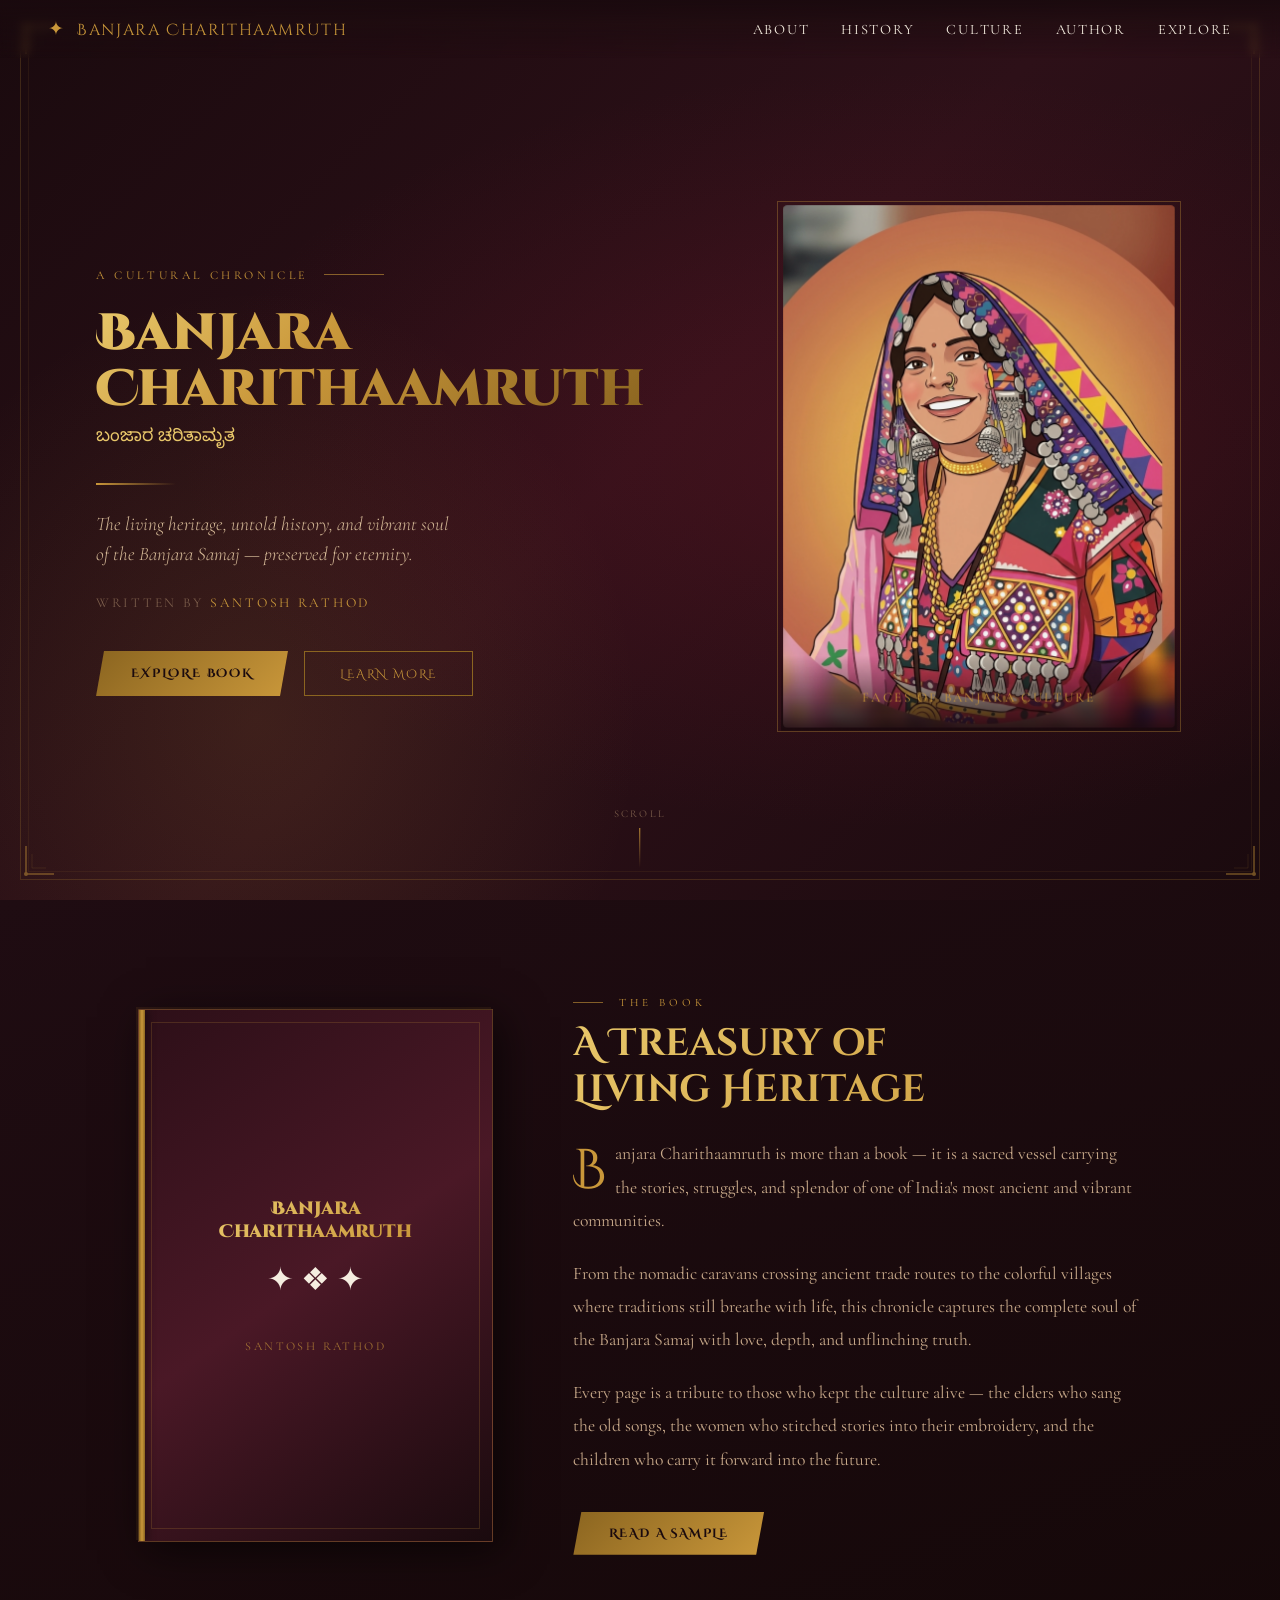
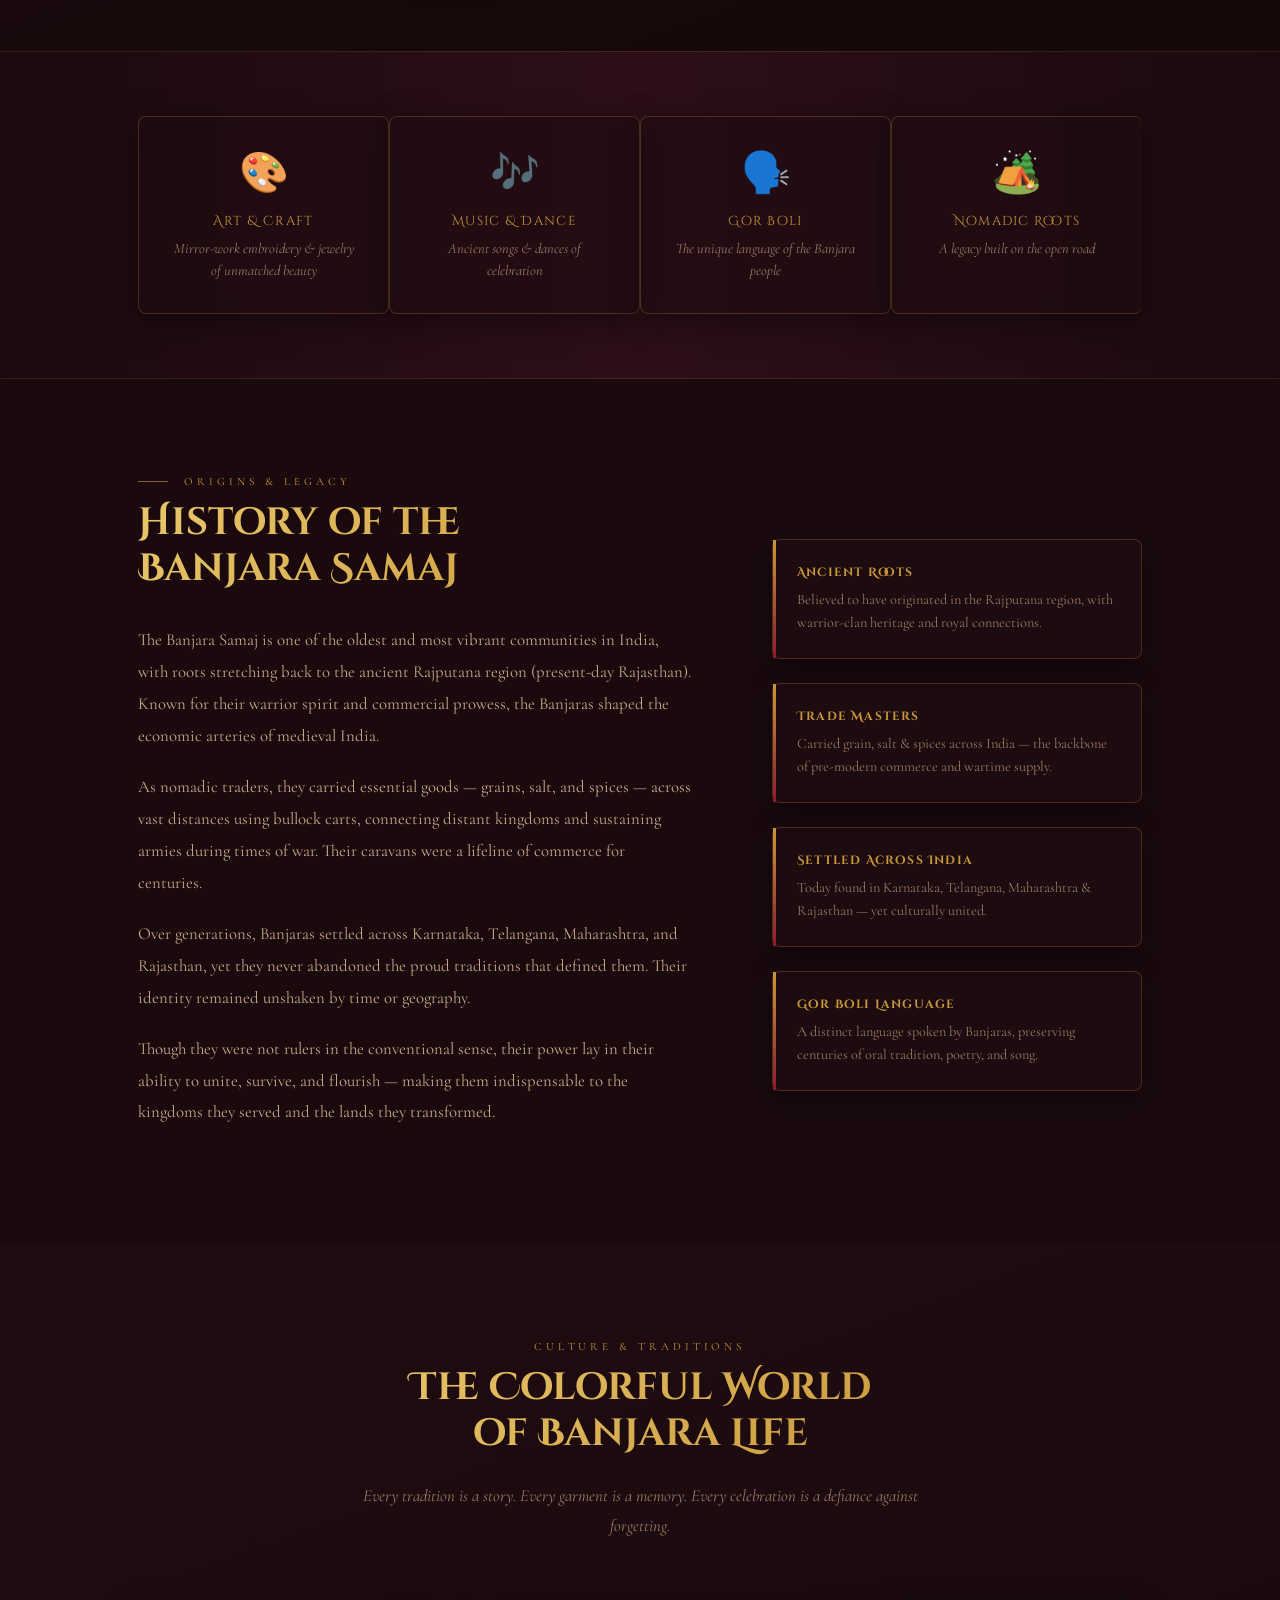
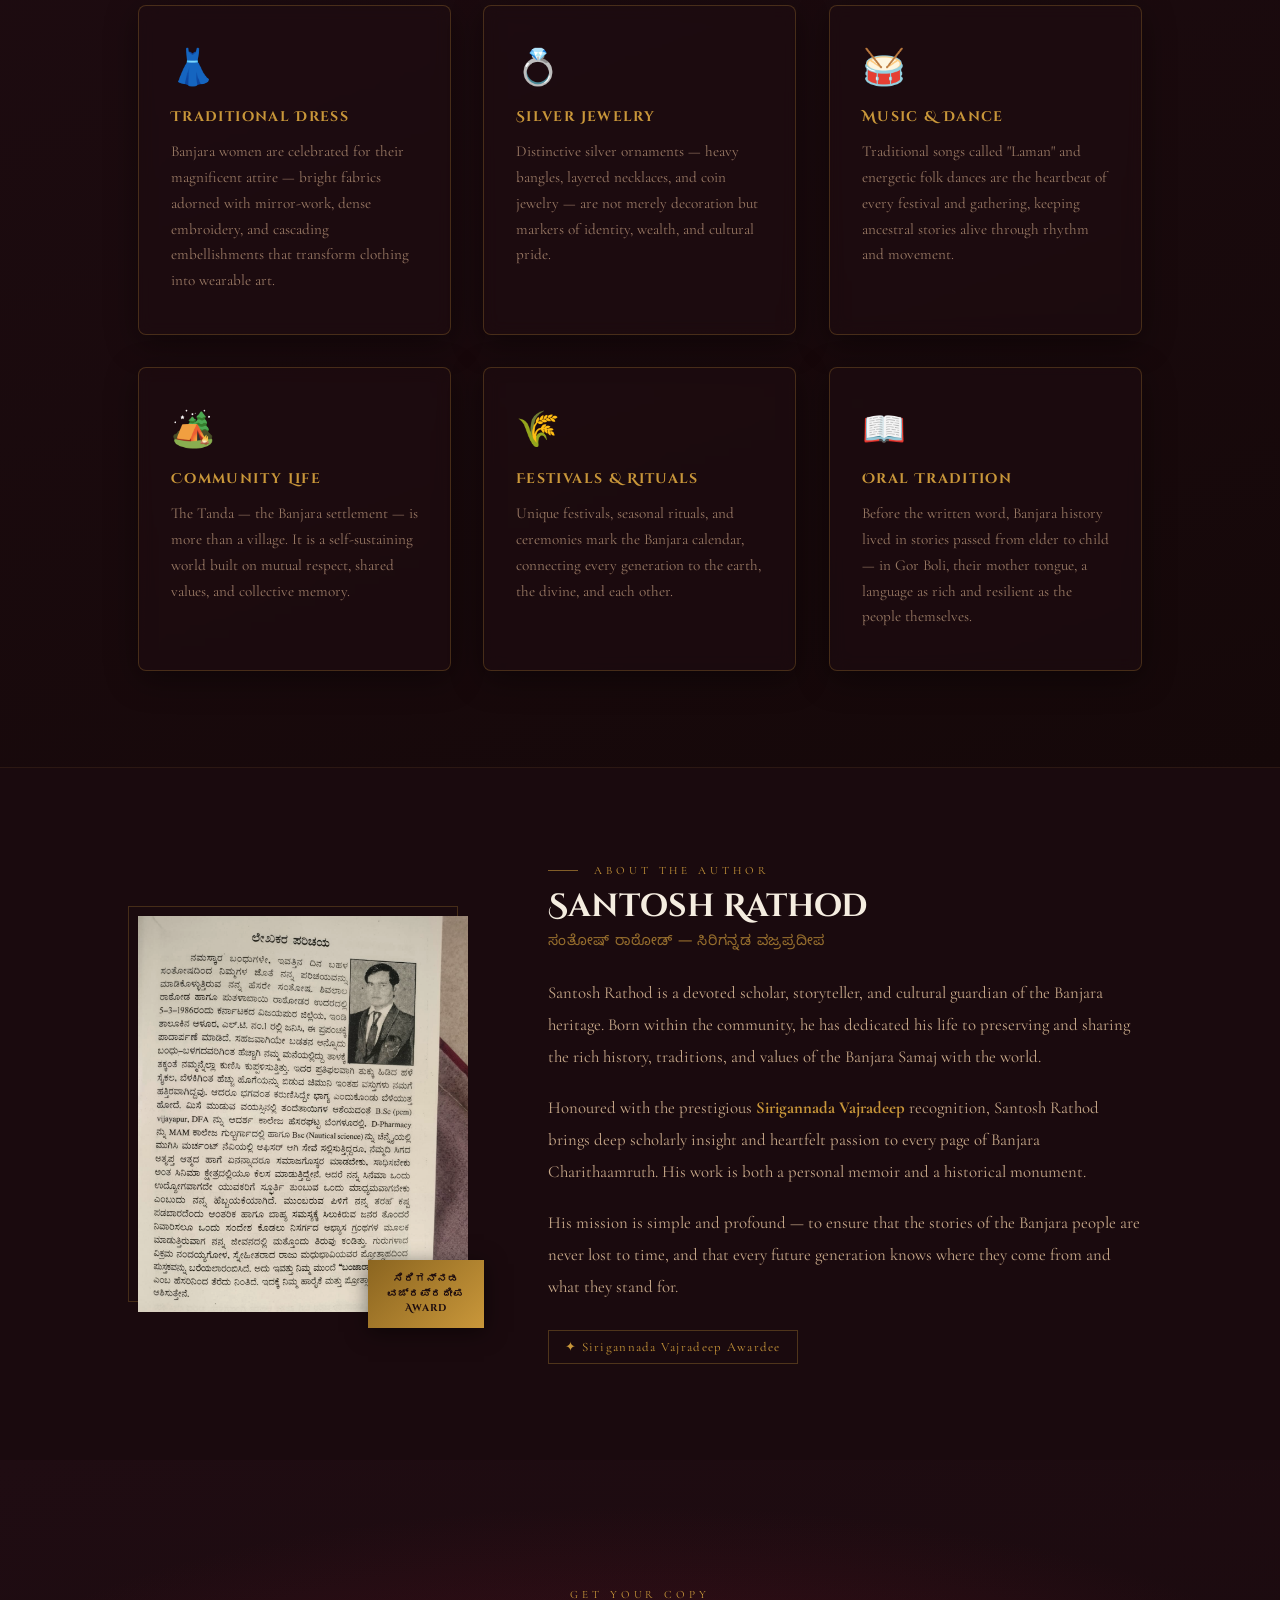
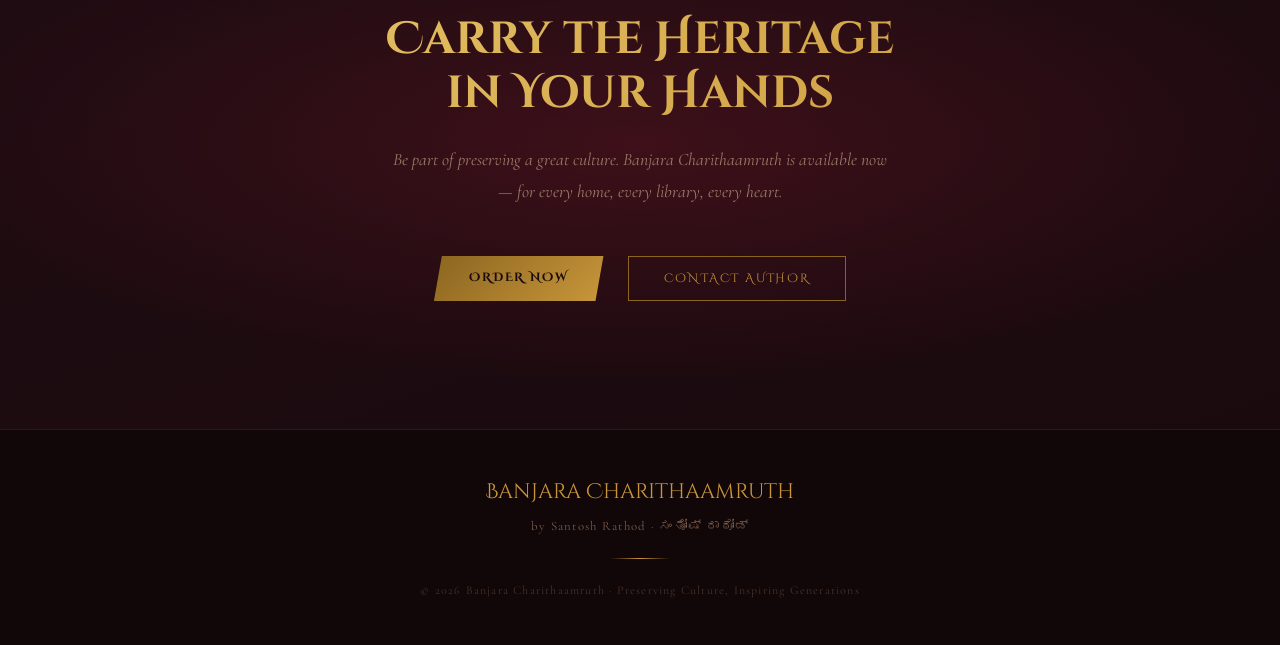
==== Banjara_Charithamaruth.html @ 58af00d2 "feat: implement responsive mobile navigation and interactive 3D tilt effects for visual elements" ====
<!DOCTYPE html>
<html lang="en">

<head>
    <meta charset="UTF-8" />
    <meta name="viewport" content="width=device-width, initial-scale=1.0" />
    <title>Banjara Charithaamruth – by Santosh Rathod</title>
    <link
        href="https://fonts.googleapis.com/css2?family=Cinzel+Decorative:wght@400;700;900&family=Cormorant+Garamond:ital,wght@0,300;0,400;0,600;1,300;1,400&family=Noto+Sans+Kannada:wght@300;400;600&display=swap"
        rel="stylesheet" />
    <style>
        :root {
            --gold: #c9973a;
            --gold-light: #e8c76a;
            --gold-dark: #8b6520;
            --crimson: #8b1a2f;
            --deep: #1a0a0e;
            --cream: #f5ede0;
            --text: #27160e;
            --muted: #7a5c4a;
        }

        *,
        *::before,
        *::after {
            box-sizing: border-box;
            margin: 0;
            padding: 0;
        }

        html {
            scroll-behavior: smooth;
        }

        body {
            background: var(--deep);
            color: var(--cream);
            font-family: 'Cormorant Garamond', serif;
            overflow-x: hidden;
        }

        /* ── NAV ── */
        nav {
            position: fixed;
            top: 0;
            left: 0;
            right: 0;
            z-index: 100;
            display: flex;
            align-items: center;
            justify-content: space-between;
            padding: 1rem 3rem;
            background: linear-gradient(to bottom, rgba(26, 10, 14, 0.95), transparent);
            backdrop-filter: blur(4px);
        }

        .nav-logo {
            font-family: 'Cinzel Decorative', cursive;
            font-size: 1rem;
            color: var(--gold);
            letter-spacing: 0.1em;
        }

        .nav-links {
            display: flex;
            gap: 2rem;
            list-style: none;
        }

        .nav-links a {
            color: var(--cream);
            text-decoration: none;
            font-size: 0.9rem;
            letter-spacing: 0.12em;
            text-transform: uppercase;
            transition: color 0.3s;
        }

        .nav-links a:hover {
            color: var(--gold);
        }

        /* ── HERO ── */
        .hero {
            min-height: 100vh;
            display: grid;
            grid-template-columns: 1fr 1fr;
            position: relative;
            overflow: hidden;
        }

        .hero-bg {
            position: absolute;
            inset: 0;
            background:
                radial-gradient(ellipse 80% 60% at 70% 50%, rgba(139, 26, 47, 0.25) 0%, transparent 70%),
                radial-gradient(ellipse 50% 80% at 20% 80%, rgba(201, 151, 58, 0.12) 0%, transparent 60%),
                linear-gradient(135deg, #1a0a0e 0%, #2d1018 50%, #1a0a0e 100%);
        }

        /* decorative border lines */
        .hero-bg::before {
            content: '';
            position: absolute;
            inset: 20px;
            border: 1px solid rgba(201, 151, 58, 0.2);
            pointer-events: none;
        }

        .hero-bg::after {
            content: '';
            position: absolute;
            inset: 28px;
            border: 1px solid rgba(201, 151, 58, 0.08);
            pointer-events: none;
        }

        /* ornamental corner pieces */
        .corner {
            position: absolute;
            width: 60px;
            height: 60px;
            pointer-events: none;
            opacity: 0.5;
        }

        .corner svg {
            width: 100%;
            height: 100%;
        }

        .corner-tl {
            top: 24px;
            left: 24px;
        }

        .corner-tr {
            top: 24px;
            right: 24px;
            transform: scaleX(-1);
        }

        .corner-bl {
            bottom: 24px;
            left: 24px;
            transform: scaleY(-1);
        }

        .corner-br {
            bottom: 24px;
            right: 24px;
            transform: scale(-1);
        }

        .hero-left {
            position: relative;
            z-index: 2;
            display: flex;
            flex-direction: column;
            justify-content: center;
            padding: 8rem 4rem 4rem 6rem;
        }

        .hero-eyebrow {
            font-size: 0.75rem;
            letter-spacing: 0.3em;
            text-transform: uppercase;
            color: var(--gold);
            margin-bottom: 1.5rem;
            display: flex;
            align-items: center;
            gap: 1rem;
            animation: fadeUp 0.8s ease 0.2s both;
        }

        .hero-eyebrow::after {
            content: '';
            flex: 1;
            max-width: 60px;
            height: 1px;
            background: var(--gold);
            opacity: 0.6;
        }

        .hero-title {
            font-family: 'Cinzel Decorative', cursive;
            font-size: clamp(2.2rem, 4vw, 3.8rem);
            font-weight: 900;
            line-height: 1.1;
            background: linear-gradient(135deg, var(--gold-light) 0%, var(--gold) 40%, var(--gold-dark) 100%);
            -webkit-background-clip: text;
            -webkit-text-fill-color: transparent;
            background-clip: text;
            animation: fadeUp 0.8s ease 0.4s both;
        }

        .hero-kannada {
            font-family: 'Noto Sans Kannada', sans-serif;
            font-size: 1.1rem;
            color: var(--gold-light);
            opacity: 0.7;
            margin-top: 0.5rem;
            margin-bottom: 0.5rem;
            animation: fadeUp 0.8s ease 0.5s both;
        }

        .hero-divider {
            width: 80px;
            height: 2px;
            background: linear-gradient(to right, var(--gold), transparent);
            margin: 1.5rem 0;
            animation: fadeUp 0.8s ease 0.6s both;
        }

        .hero-tagline {
            font-size: 1.2rem;
            font-style: italic;
            font-weight: 300;
            color: #d4b896;
            line-height: 1.6;
            max-width: 360px;
            animation: fadeUp 0.8s ease 0.7s both;
        }

        .hero-author {
            margin-top: 1.5rem;
            font-size: 0.85rem;
            letter-spacing: 0.2em;
            text-transform: uppercase;
            color: var(--muted);
            animation: fadeUp 0.8s ease 0.8s both;
        }

        .hero-author span {
            color: var(--gold);
        }

        .hero-actions {
            margin-top: 2.5rem;
            display: flex;
            gap: 1rem;
            flex-wrap: wrap;
            animation: fadeUp 0.8s ease 0.9s both;
        }

        .btn-primary {
            padding: 0.85rem 2.2rem;
            background: linear-gradient(135deg, var(--gold-dark), var(--gold));
            color: var(--deep);
            font-family: 'Cinzel Decorative', cursive;
            font-size: 0.75rem;
            font-weight: 700;
            letter-spacing: 0.15em;
            text-transform: uppercase;
            border: none;
            cursor: pointer;
            clip-path: polygon(8px 0%, 100% 0%, calc(100% - 8px) 100%, 0% 100%);
            transition: transform 0.2s, filter 0.2s;
            text-decoration: none;
            display: inline-block;
        }

        .btn-primary:hover {
            transform: translateY(-2px);
            filter: brightness(1.1);
        }

        .btn-outline {
            padding: 0.85rem 2.2rem;
            background: transparent;
            color: var(--gold);
            font-family: 'Cinzel Decorative', cursive;
            font-size: 0.75rem;
            letter-spacing: 0.15em;
            text-transform: uppercase;
            border: 1px solid var(--gold-dark);
            cursor: pointer;
            transition: all 0.3s;
            text-decoration: none;
            display: inline-block;
        }

        .btn-outline:hover {
            background: rgba(201, 151, 58, 0.1);
            border-color: var(--gold);
        }

        .hero-right {
            position: relative;
            z-index: 2;
            display: flex;
            align-items: center;
            justify-content: center;
            padding: 6rem 4rem 4rem 2rem;
            animation: fadeIn 1.2s ease 0.3s both;
        }

        .hero-image-frame {
            position: relative;
            width: 380px;
            max-width: 100%;
        }

        .hero-image-frame::before {
            content: '';
            position: absolute;
            inset: -12px;
            border: 1px solid rgba(201, 151, 58, 0.35);
            pointer-events: none;
        }

        .hero-image-frame::after {
            content: '';
            position: absolute;
            inset: -6px;
            border: 1px solid rgba(201, 151, 58, 0.15);
            pointer-events: none;
        }

        .hero-img {
            width: 100%;
            aspect-ratio: 3/4;
            object-fit: cover;
            display: block;
            filter: sepia(15%) contrast(1.05) brightness(0.95);
        }

        /* placeholder visual when no real image */
        .hero-img-placeholder {
            width: 100%;
            aspect-ratio: 3/4;
            background: linear-gradient(160deg, #3d1a25 0%, #5c2535 40%, #2d0f18 100%);
            display: flex;
            flex-direction: column;
            align-items: center;
            justify-content: center;
            gap: 1rem;
            position: relative;
            overflow: hidden;
        }

        .hero-img-placeholder::before {
            content: '';
            position: absolute;
            top: -50%;
            left: -50%;
            width: 200%;
            height: 200%;
            background: repeating-linear-gradient(45deg,
                    transparent, transparent 20px,
                    rgba(201, 151, 58, 0.03) 20px, rgba(201, 151, 58, 0.03) 21px);
        }

        .placeholder-icon {
            font-size: 4rem;
            opacity: 0.4;
        }

        .placeholder-text {
            font-family: 'Cinzel Decorative', cursive;
            font-size: 0.8rem;
            color: var(--gold);
            opacity: 0.6;
            text-align: center;
            letter-spacing: 0.1em;
        }

        .image-caption {
            position: absolute;
            bottom: 0;
            left: 0;
            right: 0;
            padding: 2rem 1.5rem 1.5rem;
            background: linear-gradient(to top, rgba(26, 10, 14, 0.9), transparent);
            font-size: 0.8rem;
            letter-spacing: 0.15em;
            text-transform: uppercase;
            color: var(--gold);
            text-align: center;
        }

        /* ── SCROLL INDICATOR ── */
        .scroll-hint {
            position: absolute;
            bottom: 2rem;
            left: 50%;
            transform: translateX(-50%);
            z-index: 10;
            display: flex;
            flex-direction: column;
            align-items: center;
            gap: 0.5rem;
            font-size: 0.65rem;
            letter-spacing: 0.2em;
            text-transform: uppercase;
            color: var(--muted);
            animation: bounce 2s infinite;
        }

        .scroll-line {
            width: 1px;
            height: 40px;
            background: linear-gradient(to bottom, var(--gold), transparent);
        }

        /* ── SECTION BASE ── */
        section {
            padding: 6rem 0;
            position: relative;
        }

        .container {
            max-width: 1100px;
            margin: 0 auto;
            padding: 0 3rem;
        }

        .section-label {
            font-size: 0.7rem;
            letter-spacing: 0.35em;
            text-transform: uppercase;
            color: var(--gold);
            margin-bottom: 0.75rem;
            display: flex;
            align-items: center;
            gap: 1rem;
        }

        .section-label::before {
            content: '';
            width: 30px;
            height: 1px;
            background: var(--gold);
            opacity: 0.6;
        }

        .section-title {
            font-family: 'Cinzel Decorative', cursive;
            font-size: clamp(1.6rem, 3vw, 2.8rem);
            font-weight: 700;
            background: linear-gradient(135deg, var(--gold-light), var(--gold));
            -webkit-background-clip: text;
            -webkit-text-fill-color: transparent;
            background-clip: text;
            line-height: 1.2;
            margin-bottom: 1.5rem;
        }

        /* ── ABOUT BOOK ── */
        .about-book {
            background: linear-gradient(160deg, #1f0c12 0%, #150809 100%);
        }

        .about-book .container {
            display: grid;
            grid-template-columns: 1fr 1.6fr;
            gap: 5rem;
            align-items: center;
        }

        .book-visual {
            position: relative;
        }

        .book-cover {
            width: 100%;
            background: linear-gradient(145deg, #2d0f18, #4a1826, #1a0a0e);
            aspect-ratio: 2/3;
            display: flex;
            flex-direction: column;
            align-items: center;
            justify-content: center;
            border: 1px solid rgba(201, 151, 58, 0.3);
            box-shadow: 8px 8px 40px rgba(0, 0, 0, 0.6), -2px -2px 0 rgba(201, 151, 58, 0.1);
            padding: 2rem;
            position: relative;
            overflow: hidden;
            transform: perspective(800px) rotateY(-5deg);
            transition: transform 0.4s;
        }

        .book-cover:hover {
            transform: perspective(800px) rotateY(0deg);
        }

        .book-cover::before {
            content: '';
            position: absolute;
            top: 0;
            left: 0;
            width: 6px;
            height: 100%;
            background: linear-gradient(to right, #8b6520, #c9973a, #8b6520);
            box-shadow: 2px 0 8px rgba(0, 0, 0, 0.5);
        }

        .book-cover::after {
            content: '';
            position: absolute;
            inset: 12px;
            border: 1px solid rgba(201, 151, 58, 0.2);
        }

        .book-cover-title {
            font-family: 'Cinzel Decorative', cursive;
            font-size: 1.1rem;
            font-weight: 900;
            background: linear-gradient(135deg, var(--gold-light), var(--gold));
            -webkit-background-clip: text;
            -webkit-text-fill-color: transparent;
            background-clip: text;
            text-align: center;
            line-height: 1.3;
            position: relative;
            z-index: 1;
        }

        .book-cover-ornament {
            font-size: 2rem;
            margin: 1rem 0;
            position: relative;
            z-index: 1;
        }

        .book-cover-author {
            position: relative;
            z-index: 1;
            font-size: 0.75rem;
            letter-spacing: 0.2em;
            text-transform: uppercase;
            color: var(--gold);
            opacity: 0.7;
            margin-top: 1.5rem;
        }

        .book-text p {
            font-size: 1.1rem;
            line-height: 1.9;
            color: #c8a98a;
            margin-bottom: 1.2rem;
        }

        .book-text p:first-of-type::first-letter {
            font-family: 'Cinzel Decorative', cursive;
            font-size: 3.5rem;
            float: left;
            line-height: 1;
            margin-right: 0.15em;
            margin-top: 0.1em;
            color: var(--gold);
        }

        /* ── CULTURE STRIP ── */
        .culture-strip {
            padding: 4rem 0;
            background: linear-gradient(to right, var(--deep), #2d0f18, var(--deep));
            border-top: 1px solid rgba(201, 151, 58, 0.15);
            border-bottom: 1px solid rgba(201, 151, 58, 0.15);
        }

        .culture-strip .container {
            display: grid;
            grid-template-columns: repeat(4, 1fr);
            gap: 0;
        }

        .culture-item {
            padding: 2rem;
            border-right: 1px solid rgba(201, 151, 58, 0.1);
            text-align: center;
            transition: background 0.3s;
        }

        .culture-item:last-child {
            border-right: none;
        }

        .culture-item:hover {
            background: rgba(201, 151, 58, 0.05);
        }

        .culture-icon {
            font-size: 2.5rem;
            margin-bottom: 1rem;
        }

        .culture-title {
            font-family: 'Cinzel Decorative', cursive;
            font-size: 0.8rem;
            color: var(--gold);
            letter-spacing: 0.1em;
            margin-bottom: 0.5rem;
        }

        .culture-desc {
            font-size: 0.9rem;
            color: #9a7a65;
            line-height: 1.5;
            font-style: italic;
        }

        /* ── HISTORY ── */
        .history-section {
            background: var(--deep);
        }

        .history-grid {
            display: grid;
            grid-template-columns: 1.5fr 1fr;
            gap: 5rem;
            align-items: start;
        }

        .history-text .section-title {
            margin-bottom: 2rem;
        }

        .history-text p {
            font-size: 1.05rem;
            line-height: 1.9;
            color: #c8a98a;
            margin-bottom: 1.2rem;
        }

        .history-sidebar {
            display: flex;
            flex-direction: column;
            gap: 1.5rem;
            padding-top: 4rem;
        }

        .fact-card {
            background: linear-gradient(135deg, rgba(139, 26, 47, 0.15), rgba(201, 151, 58, 0.05));
            border: 1px solid rgba(201, 151, 58, 0.2);
            padding: 1.5rem;
            position: relative;
            transition: transform 0.3s, border-color 0.3s;
        }

        .fact-card:hover {
            transform: translateX(6px);
            border-color: rgba(201, 151, 58, 0.5);
        }

        .fact-card::before {
            content: '';
            position: absolute;
            left: 0;
            top: 0;
            bottom: 0;
            width: 3px;
            background: linear-gradient(to bottom, var(--gold), var(--crimson));
        }

        .fact-card h4 {
            font-family: 'Cinzel Decorative', cursive;
            font-size: 0.75rem;
            color: var(--gold);
            margin-bottom: 0.5rem;
            letter-spacing: 0.1em;
        }

        .fact-card p {
            font-size: 0.9rem;
            color: #9a7a65;
            line-height: 1.6;
        }

        /* ── TRADITIONS ── */
        .traditions-section {
            background: linear-gradient(160deg, #1f0c12 0%, #150809 100%);
        }

        .traditions-header {
            text-align: center;
            max-width: 600px;
            margin: 0 auto 4rem;
        }

        .traditions-header .section-label {
            justify-content: center;
        }

        .traditions-header .section-label::before {
            display: none;
        }

        .traditions-header p {
            font-size: 1.05rem;
            color: #9a7a65;
            line-height: 1.8;
            font-style: italic;
        }

        .traditions-grid {
            display: grid;
            grid-template-columns: repeat(3, 1fr);
            gap: 2rem;
        }

        .tradition-card {
            padding: 2.5rem 2rem;
            border: 1px solid rgba(201, 151, 58, 0.15);
            position: relative;
            overflow: hidden;
            transition: transform 0.3s, box-shadow 0.3s;
            background: rgba(255, 255, 255, 0.01);
        }

        .tradition-card:hover {
            transform: translateY(-6px);
            box-shadow: 0 20px 60px rgba(139, 26, 47, 0.2);
            border-color: rgba(201, 151, 58, 0.4);
        }

        .tradition-card::after {
            content: '';
            position: absolute;
            bottom: 0;
            left: 0;
            right: 0;
            height: 2px;
            background: linear-gradient(to right, transparent, var(--gold), transparent);
            transform: scaleX(0);
            transition: transform 0.4s;
        }

        .tradition-card:hover::after {
            transform: scaleX(1);
        }

        .tradition-emoji {
            font-size: 2.2rem;
            margin-bottom: 1.2rem;
        }

        .tradition-card h3 {
            font-family: 'Cinzel Decorative', cursive;
            font-size: 0.85rem;
            color: var(--gold);
            letter-spacing: 0.1em;
            margin-bottom: 0.8rem;
        }

        .tradition-card p {
            font-size: 0.95rem;
            color: #9a7a65;
            line-height: 1.7;
        }

        /* ── AUTHOR ── */
        .author-section {
            background: var(--deep);
            border-top: 1px solid rgba(201, 151, 58, 0.1);
        }

        .author-inner {
            display: grid;
            grid-template-columns: 1fr 1.8fr;
            gap: 5rem;
            align-items: center;
        }

        .author-photo-wrap {
            position: relative;
        }

        .author-photo {
            width: 100%;
            aspect-ratio: 1/1.2;
            object-fit: cover;
            object-position: top;
            display: block;
            filter: sepia(10%) contrast(1.05);
        }

        .author-photo-placeholder {
            width: 100%;
            aspect-ratio: 1/1.2;
            background: linear-gradient(145deg, #2d1018, #4a1a28);
            display: flex;
            align-items: center;
            justify-content: center;
            font-size: 5rem;
            color: rgba(201, 151, 58, 0.3);
            border: 1px solid rgba(201, 151, 58, 0.2);
        }

        .author-photo-wrap::before {
            content: '';
            position: absolute;
            top: -10px;
            left: -10px;
            right: 10px;
            bottom: 10px;
            border: 1px solid rgba(201, 151, 58, 0.25);
            z-index: -1;
        }

        .author-award {
            position: absolute;
            bottom: -1rem;
            right: -1rem;
            background: linear-gradient(135deg, var(--gold-dark), var(--gold));
            color: var(--deep);
            padding: 0.75rem 1.2rem;
            font-family: 'Cinzel Decorative', cursive;
            font-size: 0.65rem;
            letter-spacing: 0.1em;
            font-weight: 700;
            text-align: center;
            line-height: 1.4;
            box-shadow: 0 4px 20px rgba(0, 0, 0, 0.5);
        }

        .author-text .section-label {
            margin-bottom: 0.5rem;
        }

        .author-name {
            font-family: 'Cinzel Decorative', cursive;
            font-size: clamp(1.4rem, 2.5vw, 2.2rem);
            color: var(--cream);
            margin-bottom: 0.3rem;
        }

        .author-name-kannada {
            font-family: 'Noto Sans Kannada', sans-serif;
            font-size: 0.9rem;
            color: var(--gold);
            opacity: 0.7;
            margin-bottom: 1.5rem;
            letter-spacing: 0.05em;
        }

        .author-text p {
            font-size: 1.05rem;
            line-height: 1.9;
            color: #c8a98a;
            margin-bottom: 1.2rem;
        }

        .author-badge {
            display: inline-flex;
            align-items: center;
            gap: 0.6rem;
            padding: 0.5rem 1rem;
            border: 1px solid rgba(201, 151, 58, 0.3);
            font-size: 0.8rem;
            color: var(--gold);
            letter-spacing: 0.1em;
            margin-top: 0.5rem;
        }

        /* ── CTA ── */
        .cta-section {
            padding: 8rem 0;
            background:
                radial-gradient(ellipse 80% 60% at 50% 50%, rgba(139, 26, 47, 0.3) 0%, transparent 70%),
                linear-gradient(160deg, #1f0c12, #1a0a0e);
            text-align: center;
        }

        .cta-section .section-label {
            justify-content: center;
        }

        .cta-section .section-label::before {
            display: none;
        }

        .cta-section .section-title {
            font-size: clamp(1.8rem, 3.5vw, 3.2rem);
            margin-bottom: 1.5rem;
        }

        .cta-section p {
            font-size: 1.1rem;
            color: #9a7a65;
            font-style: italic;
            max-width: 500px;
            margin: 0 auto 3rem;
            line-height: 1.8;
        }

        .cta-actions {
            display: flex;
            gap: 1.5rem;
            justify-content: center;
            flex-wrap: wrap;
        }

        /* ── FOOTER ── */
        footer {
            background: #110608;
            border-top: 1px solid rgba(201, 151, 58, 0.15);
            padding: 3rem 0;
            text-align: center;
        }

        .footer-logo {
            font-family: 'Cinzel Decorative', cursive;
            font-size: 1.3rem;
            color: var(--gold);
            margin-bottom: 0.75rem;
        }

        .footer-sub {
            font-size: 0.8rem;
            color: var(--muted);
            letter-spacing: 0.1em;
        }

        .footer-divider {
            width: 60px;
            height: 1px;
            background: linear-gradient(to right, transparent, var(--gold), transparent);
            margin: 1.5rem auto;
        }

        .footer-copy {
            font-size: 0.75rem;
            color: #4a3328;
            letter-spacing: 0.1em;
        }

        /* ── ANIMATIONS ── */
        @keyframes fadeUp {
            from {
                opacity: 0;
                transform: translateY(20px);
            }

            to {
                opacity: 1;
                transform: translateY(0);
            }
        }

        @keyframes fadeIn {
            from {
                opacity: 0;
            }

            to {
                opacity: 1;
            }
        }

        @keyframes bounce {

            0%,
            100% {
                transform: translateX(-50%) translateY(0);
            }

            50% {
                transform: translateX(-50%) translateY(8px);
            }
        }

        .reveal {
            opacity: 0;
            transform: translateY(30px);
            transition: opacity 0.8s ease, transform 0.8s ease;
        }

        .reveal.visible {
            opacity: 1;
            transform: translateY(0);
        }

        /* ── 3D & CULTURAL ENHANCEMENTS ── */
        .tilt-element {
            transform-style: preserve-3d;
            transform: perspective(1000px);
            transition: transform 0.1s ease-out;
            will-change: transform;
        }

        .tilt-inner {
            transform: translateZ(30px);
        }

        .hero-bg {
            background-attachment: fixed;
            background-size: cover;
        }

        /* Mirror Work Pattern */
        body {
            background-image: 
                radial-gradient(circle at 10px 10px, rgba(201, 151, 58, 0.05) 2px, transparent 0),
                radial-gradient(circle at 20px 20px, rgba(201, 151, 58, 0.03) 2px, transparent 0);
            background-size: 30px 30px;
        }

        .tradition-card, .fact-card, .culture-item {
            background: rgba(30, 12, 18, 0.6);
            backdrop-filter: blur(8px);
            border: 1px solid rgba(201, 151, 58, 0.25);
            box-shadow: 0 8px 32px rgba(0, 0, 0, 0.4);
            border-radius: 8px;
            position: relative;
        }

        /* ── RESPONSIVE & MOBILE NAV ── */
        .nav-toggle {
            display: none;
            flex-direction: column;
            gap: 5px;
            background: none;
            border: none;
            cursor: pointer;
            padding: 5px;
            z-index: 101;
        }

        .nav-toggle span {
            width: 25px;
            height: 2px;
            background: var(--gold);
            transition: all 0.3s;
        }

        @media (max-width: 900px) {
            nav {
                padding: 1rem 1.5rem;
            }

            .nav-toggle {
                display: flex;
            }

            .nav-links {
                position: fixed;
                top: 0;
                right: -100%;
                width: 250px;
                height: 100vh;
                background: rgba(26, 10, 14, 0.98);
                backdrop-filter: blur(10px);
                flex-direction: column;
                justify-content: center;
                align-items: center;
                transition: right 0.4s ease;
                box-shadow: -5px 0 30px rgba(0, 0, 0, 0.5);
                z-index: 100;
            }

            .nav-links.nav-open {
                right: 0;
            }

            .nav-links a {
                font-size: 1.2rem;
            }

            .hero {
                grid-template-columns: 1fr;
                min-height: auto;
            }

            .hero-left {
                padding: 7rem 2rem 2rem;
                text-align: center;
            }
            
            .hero-eyebrow::after {
                display: none;
            }
            .hero-eyebrow {
                justify-content: center;
            }
            .hero-actions {
                justify-content: center;
            }
            .hero-divider {
                margin: 1.5rem auto;
            }

            .hero-right {
                padding: 2rem;
                display: flex;
                justify-content: center;
            }

            .hero-image-frame {
                width: 100%;
                max-width: 320px;
            }

            .about-book .container,
            .history-grid,
            .author-inner {
                grid-template-columns: 1fr;
                gap: 3rem;
            }

            .culture-strip .container {
                grid-template-columns: repeat(2, 1fr);
            }

            .traditions-grid {
                grid-template-columns: 1fr 1fr;
            }

            .container {
                padding: 0 1.5rem;
            }
        }

        @media (max-width: 600px) {
            .traditions-grid {
                grid-template-columns: 1fr;
            }

            .culture-strip .container {
                grid-template-columns: 1fr 1fr;
            }
        }
    </style>
</head>

<body>

    <!-- NAV -->
    <nav>
        <div class="nav-logo">
            <span style="font-size: 1.2rem; margin-right: 6px;">✦</span>
            Banjara Charithaamruth
        </div>
        <button class="nav-toggle" id="mobile-menu-btn" aria-label="Toggle Menu">
            <span></span><span></span><span></span>
        </button>
        <ul class="nav-links" id="nav-links">
            <li><a href="#about">About</a></li>
            <li><a href="#history">History</a></li>
            <li><a href="#culture">Culture</a></li>
            <li><a href="#author">Author</a></li>
            <li><a href="#explore">Explore</a></li>
        </ul>
    </nav>

    <!-- HERO -->
    <section class="hero" id="home">
        <div class="hero-bg"></div>

        <!-- corner ornaments -->
        <div class="corner corner-tl">
            <svg viewBox="0 0 60 60" fill="none" xmlns="http://www.w3.org/2000/svg">
                <path d="M2 2 L30 2 M2 2 L2 30" stroke="#c9973a" stroke-width="1.5" />
                <path d="M8 8 L22 8 M8 8 L8 22" stroke="#c9973a" stroke-width="0.5" opacity="0.5" />
                <circle cx="2" cy="2" r="2" fill="#c9973a" />
            </svg>
        </div>
        <div class="corner corner-tr">
            <svg viewBox="0 0 60 60" fill="none" xmlns="http://www.w3.org/2000/svg">
                <path d="M2 2 L30 2 M2 2 L2 30" stroke="#c9973a" stroke-width="1.5" />
                <path d="M8 8 L22 8 M8 8 L8 22" stroke="#c9973a" stroke-width="0.5" opacity="0.5" />
                <circle cx="2" cy="2" r="2" fill="#c9973a" />
            </svg>
        </div>
        <div class="corner corner-bl">
            <svg viewBox="0 0 60 60" fill="none" xmlns="http://www.w3.org/2000/svg">
                <path d="M2 2 L30 2 M2 2 L2 30" stroke="#c9973a" stroke-width="1.5" />
                <path d="M8 8 L22 8 M8 8 L8 22" stroke="#c9973a" stroke-width="0.5" opacity="0.5" />
                <circle cx="2" cy="2" r="2" fill="#c9973a" />
            </svg>
        </div>
        <div class="corner corner-br">
            <svg viewBox="0 0 60 60" fill="none" xmlns="http://www.w3.org/2000/svg">
                <path d="M2 2 L30 2 M2 2 L2 30" stroke="#c9973a" stroke-width="1.5" />
                <path d="M8 8 L22 8 M8 8 L8 22" stroke="#c9973a" stroke-width="0.5" opacity="0.5" />
                <circle cx="2" cy="2" r="2" fill="#c9973a" />
            </svg>
        </div>

        <div class="hero-left">
            <div class="hero-eyebrow">A Cultural Chronicle</div>
            <h1 class="hero-title">Banjara<br />Charithaamruth</h1>
            <div class="hero-kannada">ಬಂಜಾರ ಚರಿತಾಮೃತ</div>
            <div class="hero-divider"></div>
            <p class="hero-tagline">
                The living heritage, untold history, and vibrant soul of the Banjara Samaj — preserved for eternity.
            </p>
            <div class="hero-author">Written by <span>Santosh Rathod</span></div>
            <div class="hero-actions">
                <a href="#explore" class="btn-primary">Explore Book</a>
                <a href="#about" class="btn-outline">Learn More</a>
            </div>
        </div>

        <div class="hero-right">
            <div class="hero-image-frame tilt-element">
                <img src="Gemini_Generated_Image_5m7b6r5m7b6r5m7b.png" alt="Banjara Culture" class="hero-img tilt-inner" style="border-radius: 4px;">
                <div class="image-caption tilt-inner" style="transform: translateZ(40px);">Faces of Banjara Culture</div>
            </div>
        </div>

        <div class="scroll-hint">
            <span>Scroll</span>
            <div class="scroll-line"></div>
        </div>
    </section>

    <!-- ABOUT BOOK -->
    <section class="about-book" id="about">
        <div class="container">
            <div class="book-visual reveal">
                <div class="book-cover">
                    <div class="book-cover-title">Banjara<br />Charithaamruth</div>
                    <div class="book-cover-ornament">✦ ❖ ✦</div>
                    <div class="book-cover-author">Santosh Rathod</div>
                </div>
            </div>
            <div class="book-text reveal">
                <div class="section-label">The Book</div>
                <h2 class="section-title">A Treasury of<br />Living Heritage</h2>
                <p>
                    Banjara Charithaamruth is more than a book — it is a sacred vessel carrying the stories, struggles,
                    and splendor of one of India's most ancient and vibrant communities.
                </p>
                <p>
                    From the nomadic caravans crossing ancient trade routes to the colorful villages where traditions
                    still breathe with life, this chronicle captures the complete soul of the Banjara Samaj with love,
                    depth, and unflinching truth.
                </p>
                <p>
                    Every page is a tribute to those who kept the culture alive — the elders who sang the old songs, the
                    women who stitched stories into their embroidery, and the children who carry it forward into the
                    future.
                </p>
                <a href="#explore" class="btn-primary" style="margin-top:1rem;">Read a Sample</a>
            </div>
        </div>
    </section>

    <!-- CULTURE STRIP -->
    <div class="culture-strip" id="culture">
        <div class="container">
            <div class="culture-item reveal">
                <div class="culture-icon">🎨</div>
                <div class="culture-title">Art & Craft</div>
                <div class="culture-desc">Mirror-work embroidery & jewelry of unmatched beauty</div>
            </div>
            <div class="culture-item reveal">
                <div class="culture-icon">🎶</div>
                <div class="culture-title">Music & Dance</div>
                <div class="culture-desc">Ancient songs & dances of celebration</div>
            </div>
            <div class="culture-item reveal">
                <div class="culture-icon">🗣️</div>
                <div class="culture-title">Gor Boli</div>
                <div class="culture-desc">The unique language of the Banjara people</div>
            </div>
            <div class="culture-item reveal">
                <div class="culture-icon">🏕️</div>
                <div class="culture-title">Nomadic Roots</div>
                <div class="culture-desc">A legacy built on the open road</div>
            </div>
        </div>
    </div>

    <!-- HISTORY -->
    <section class="history-section" id="history">
        <div class="container">
            <div class="history-grid">
                <div class="history-text reveal">
                    <div class="section-label">Origins & Legacy</div>
                    <h2 class="section-title">History of the<br />Banjara Samaj</h2>
                    <p>
                        The Banjara Samaj is one of the oldest and most vibrant communities in India, with roots
                        stretching back to the ancient Rajputana region (present-day Rajasthan). Known for their warrior
                        spirit and commercial prowess, the Banjaras shaped the economic arteries of medieval India.
                    </p>
                    <p>
                        As nomadic traders, they carried essential goods — grains, salt, and spices — across vast
                        distances using bullock carts, connecting distant kingdoms and sustaining armies during times of
                        war. Their caravans were a lifeline of commerce for centuries.
                    </p>
                    <p>
                        Over generations, Banjaras settled across Karnataka, Telangana, Maharashtra, and Rajasthan, yet
                        they never abandoned the proud traditions that defined them. Their identity remained unshaken by
                        time or geography.
                    </p>
                    <p>
                        Though they were not rulers in the conventional sense, their power lay in their ability to
                        unite, survive, and flourish — making them indispensable to the kingdoms they served and the
                        lands they transformed.
                    </p>
                </div>
                <div class="history-sidebar">
                    <div class="fact-card reveal">
                        <h4>Ancient Roots</h4>
                        <p>Believed to have originated in the Rajputana region, with warrior-clan heritage and royal
                            connections.</p>
                    </div>
                    <div class="fact-card reveal">
                        <h4>Trade Masters</h4>
                        <p>Carried grain, salt & spices across India — the backbone of pre-modern commerce and wartime
                            supply.</p>
                    </div>
                    <div class="fact-card reveal">
                        <h4>Settled Across India</h4>
                        <p>Today found in Karnataka, Telangana, Maharashtra & Rajasthan — yet culturally united.</p>
                    </div>
                    <div class="fact-card reveal">
                        <h4>Gor Boli Language</h4>
                        <p>A distinct language spoken by Banjaras, preserving centuries of oral tradition, poetry, and
                            song.</p>
                    </div>
                </div>
            </div>
        </div>
    </section>

    <!-- TRADITIONS -->
    <section class="traditions-section">
        <div class="container">
            <div class="traditions-header reveal">
                <div class="section-label">Culture & Traditions</div>
                <h2 class="section-title">The Colorful World<br />of Banjara Life</h2>
                <p>Every tradition is a story. Every garment is a memory. Every celebration is a defiance against
                    forgetting.</p>
            </div>
            <div class="traditions-grid">
                <div class="tradition-card reveal">
                    <div class="tradition-emoji">👗</div>
                    <h3>Traditional Dress</h3>
                    <p>Banjara women are celebrated for their magnificent attire — bright fabrics adorned with
                        mirror-work, dense embroidery, and cascading embellishments that transform clothing into
                        wearable art.</p>
                </div>
                <div class="tradition-card reveal">
                    <div class="tradition-emoji">💍</div>
                    <h3>Silver Jewelry</h3>
                    <p>Distinctive silver ornaments — heavy bangles, layered necklaces, and coin jewelry — are not
                        merely decoration but markers of identity, wealth, and cultural pride.</p>
                </div>
                <div class="tradition-card reveal">
                    <div class="tradition-emoji">🥁</div>
                    <h3>Music & Dance</h3>
                    <p>Traditional songs called "Laman" and energetic folk dances are the heartbeat of every festival
                        and gathering, keeping ancestral stories alive through rhythm and movement.</p>
                </div>
                <div class="tradition-card reveal">
                    <div class="tradition-emoji">🏕️</div>
                    <h3>Community Life</h3>
                    <p>The Tanda — the Banjara settlement — is more than a village. It is a self-sustaining world built
                        on mutual respect, shared values, and collective memory.</p>
                </div>
                <div class="tradition-card reveal">
                    <div class="tradition-emoji">🌾</div>
                    <h3>Festivals & Rituals</h3>
                    <p>Unique festivals, seasonal rituals, and ceremonies mark the Banjara calendar, connecting every
                        generation to the earth, the divine, and each other.</p>
                </div>
                <div class="tradition-card reveal">
                    <div class="tradition-emoji">📖</div>
                    <h3>Oral Tradition</h3>
                    <p>Before the written word, Banjara history lived in stories passed from elder to child — in Gor
                        Boli, their mother tongue, a language as rich and resilient as the people themselves.</p>
                </div>
            </div>
        </div>
    </section>

    <!-- AUTHOR -->
    <section class="author-section" id="author">
        <div class="container">
            <div class="author-inner">
                <div class="author-photo-wrap reveal tilt-element">
                    <img src="LK Shantosh In.jpeg" alt="Santosh Rathod" class="author-photo tilt-inner">
                    <div class="author-award tilt-inner" style="transform: translateZ(50px);">
                        ಸಿರಿಗನ್ನಡ<br />ವಜ್ರಪ್ರದೀಪ<br />Award
                    </div>
                </div>
                <div class="author-text reveal">
                    <div class="section-label">About the Author</div>
                    <h2 class="author-name">Santosh Rathod</h2>
                    <div class="author-name-kannada">ಸಂತೋಷ್ ರಾಠೋಡ್ — ಸಿರಿಗನ್ನಡ ವಜ್ರಪ್ರದೀಪ</div>
                    <p>
                        Santosh Rathod is a devoted scholar, storyteller, and cultural guardian of the Banjara heritage.
                        Born within the community, he has dedicated his life to preserving and sharing the rich history,
                        traditions, and values of the Banjara Samaj with the world.
                    </p>
                    <p>
                        Honoured with the prestigious <strong style="color: var(--gold);">Sirigannada Vajradeep</strong>
                        recognition, Santosh Rathod brings deep scholarly insight and heartfelt passion to every page of
                        Banjara Charithaamruth. His work is both a personal memoir and a historical monument.
                    </p>
                    <p>
                        His mission is simple and profound — to ensure that the stories of the Banjara people are never
                        lost to time, and that every future generation knows where they come from and what they stand
                        for.
                    </p>
                    <div class="author-badge">✦ Sirigannada Vajradeep Awardee</div>
                </div>
            </div>
        </div>
    </section>

    <!-- CTA -->
    <section class="cta-section" id="explore">
        <div class="container">
            <div class="section-label">Get Your Copy</div>
            <h2 class="section-title">Carry the Heritage<br />in Your Hands</h2>
            <p>Be part of preserving a great culture. Banjara Charithaamruth is available now — for every home, every
                library, every heart.</p>
            <div class="cta-actions">
                <a href="#" class="btn-primary">Order Now</a>
                <a href="#" class="btn-outline">Contact Author</a>
            </div>
        </div>
    </section>

    <!-- FOOTER -->
    <footer>
        <div class="footer-logo">Banjara Charithaamruth</div>
        <div class="footer-sub">by Santosh Rathod · ಸಂತೋಷ್ ರಾಠೋಡ್</div>
        <div class="footer-divider"></div>
        <div class="footer-copy">© 2026 Banjara Charithaamruth · Preserving Culture, Inspiring Generations</div>
    </footer>

    <script>
        // Scroll reveal
        const reveals = document.querySelectorAll('.reveal');
        const observer = new IntersectionObserver((entries) => {
            entries.forEach((entry, i) => {
                if (entry.isIntersecting) {
                    setTimeout(() => entry.target.classList.add('visible'), i * 80);
                    observer.unobserve(entry.target);
                }
            });
        }, { threshold: 0.1 });
        reveals.forEach(el => observer.observe(el));

        // Smooth nav highlight & Parallax
        window.addEventListener('scroll', () => {
            const nav = document.querySelector('nav');
            if (window.scrollY > 80) {
                nav.style.background = 'rgba(26,10,14,0.97)';
            } else {
                nav.style.background = 'linear-gradient(to bottom, rgba(26,10,14,0.95), transparent)';
            }

            // Simple parallax for hero background
            const heroBg = document.querySelector('.hero-bg');
            if (heroBg) {
                heroBg.style.transform = `translateY(${window.scrollY * 0.3}px)`;
            }
        });

        // Mobile Menu Toggle
        const navToggle = document.getElementById('mobile-menu-btn');
        const navLinks = document.getElementById('nav-links');
        navToggle.addEventListener('click', () => {
            navLinks.classList.toggle('nav-open');
        });
        navLinks.querySelectorAll('a').forEach(link => {
            link.addEventListener('click', () => {
                navLinks.classList.remove('nav-open');
            });
        });

        // 3D Tilt Effect for cards and elements
        document.querySelectorAll('.tilt-element, .tradition-card, .fact-card, .culture-item, .book-cover').forEach(card => {
            card.classList.add('tilt-element'); // ensure class is there
            card.addEventListener('mousemove', (e) => {
                const rect = card.getBoundingClientRect();
                const x = (e.clientX - rect.left) / rect.width - 0.5;
                const y = (e.clientY - rect.top) / rect.height - 0.5;
                card.style.transform = `perspective(1000px) rotateY(${x * 15}deg) rotateX(${-y * 15}deg) scale3d(1.02, 1.02, 1.02)`;
            });
            card.addEventListener('mouseleave', () => {
                card.style.transform = 'perspective(1000px) rotateY(0) rotateX(0) scale3d(1, 1, 1)';
            });
        });
    </script>
</body>

</html>
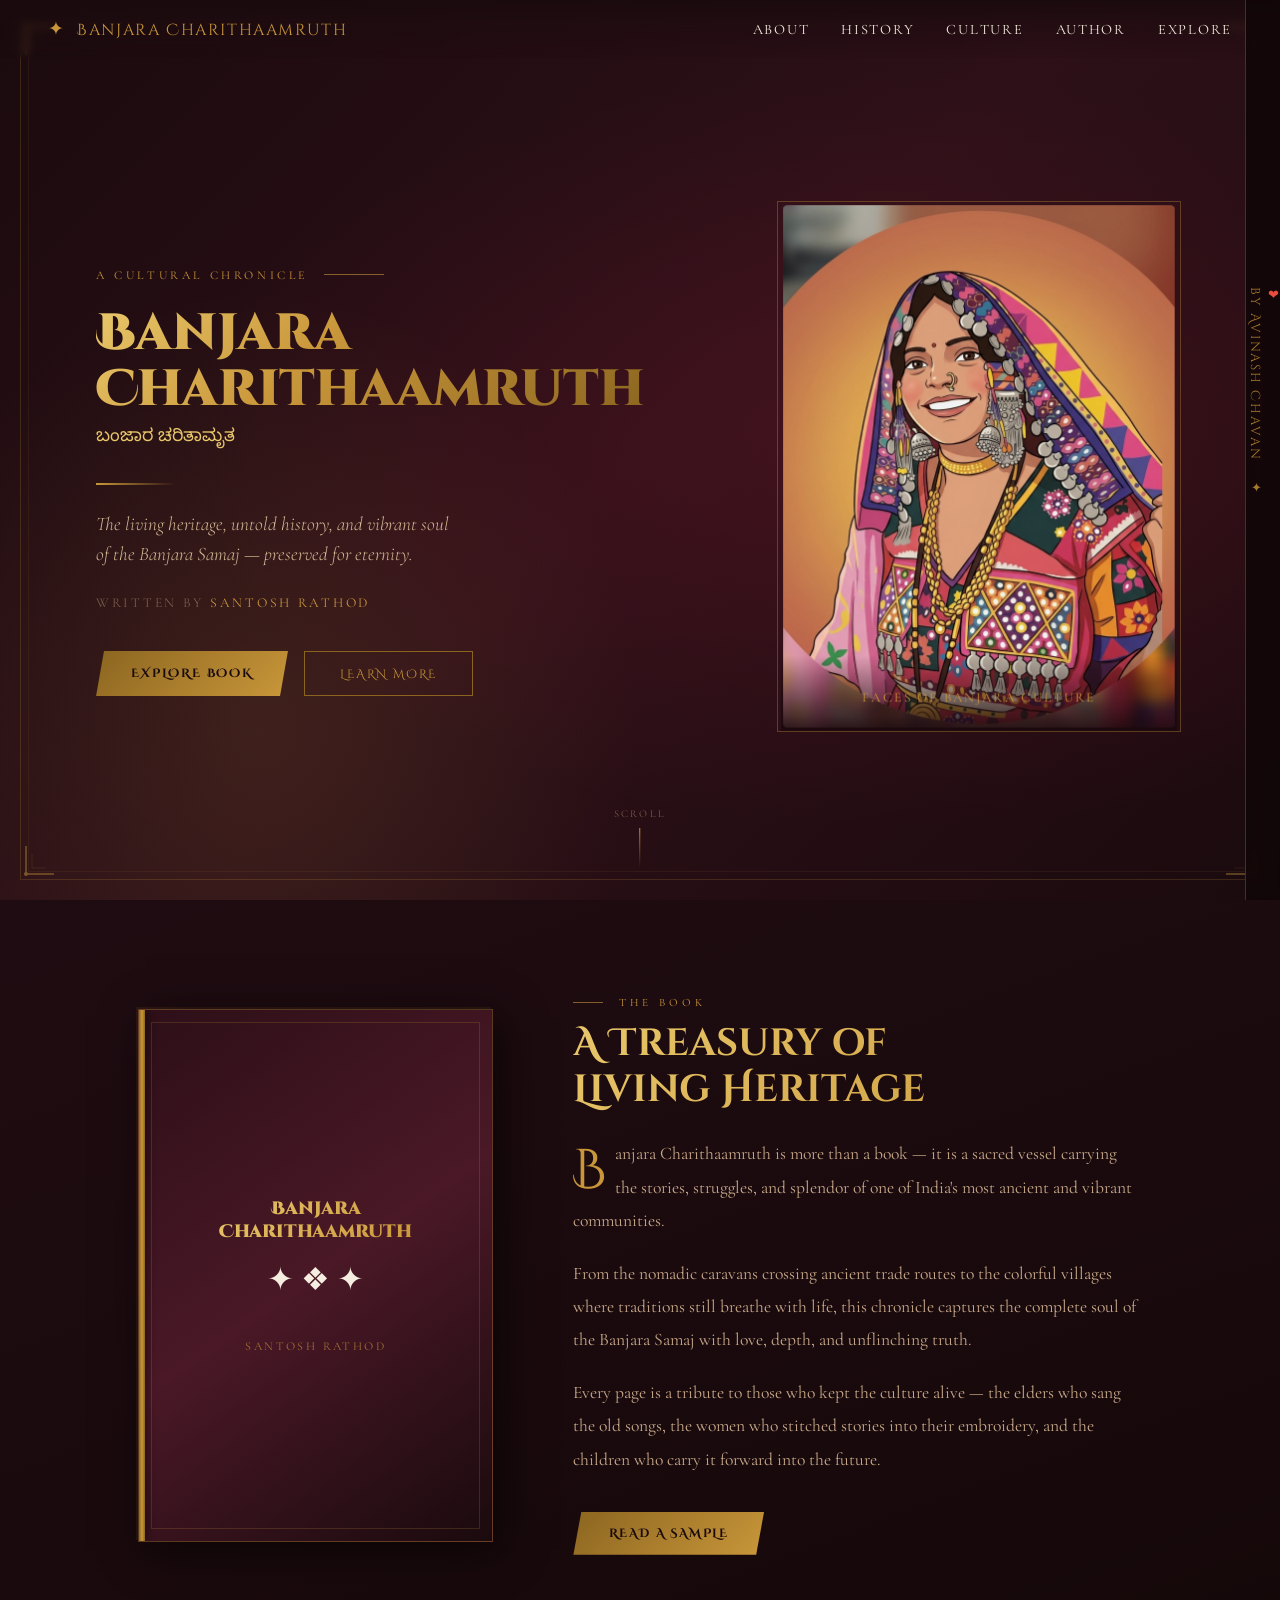
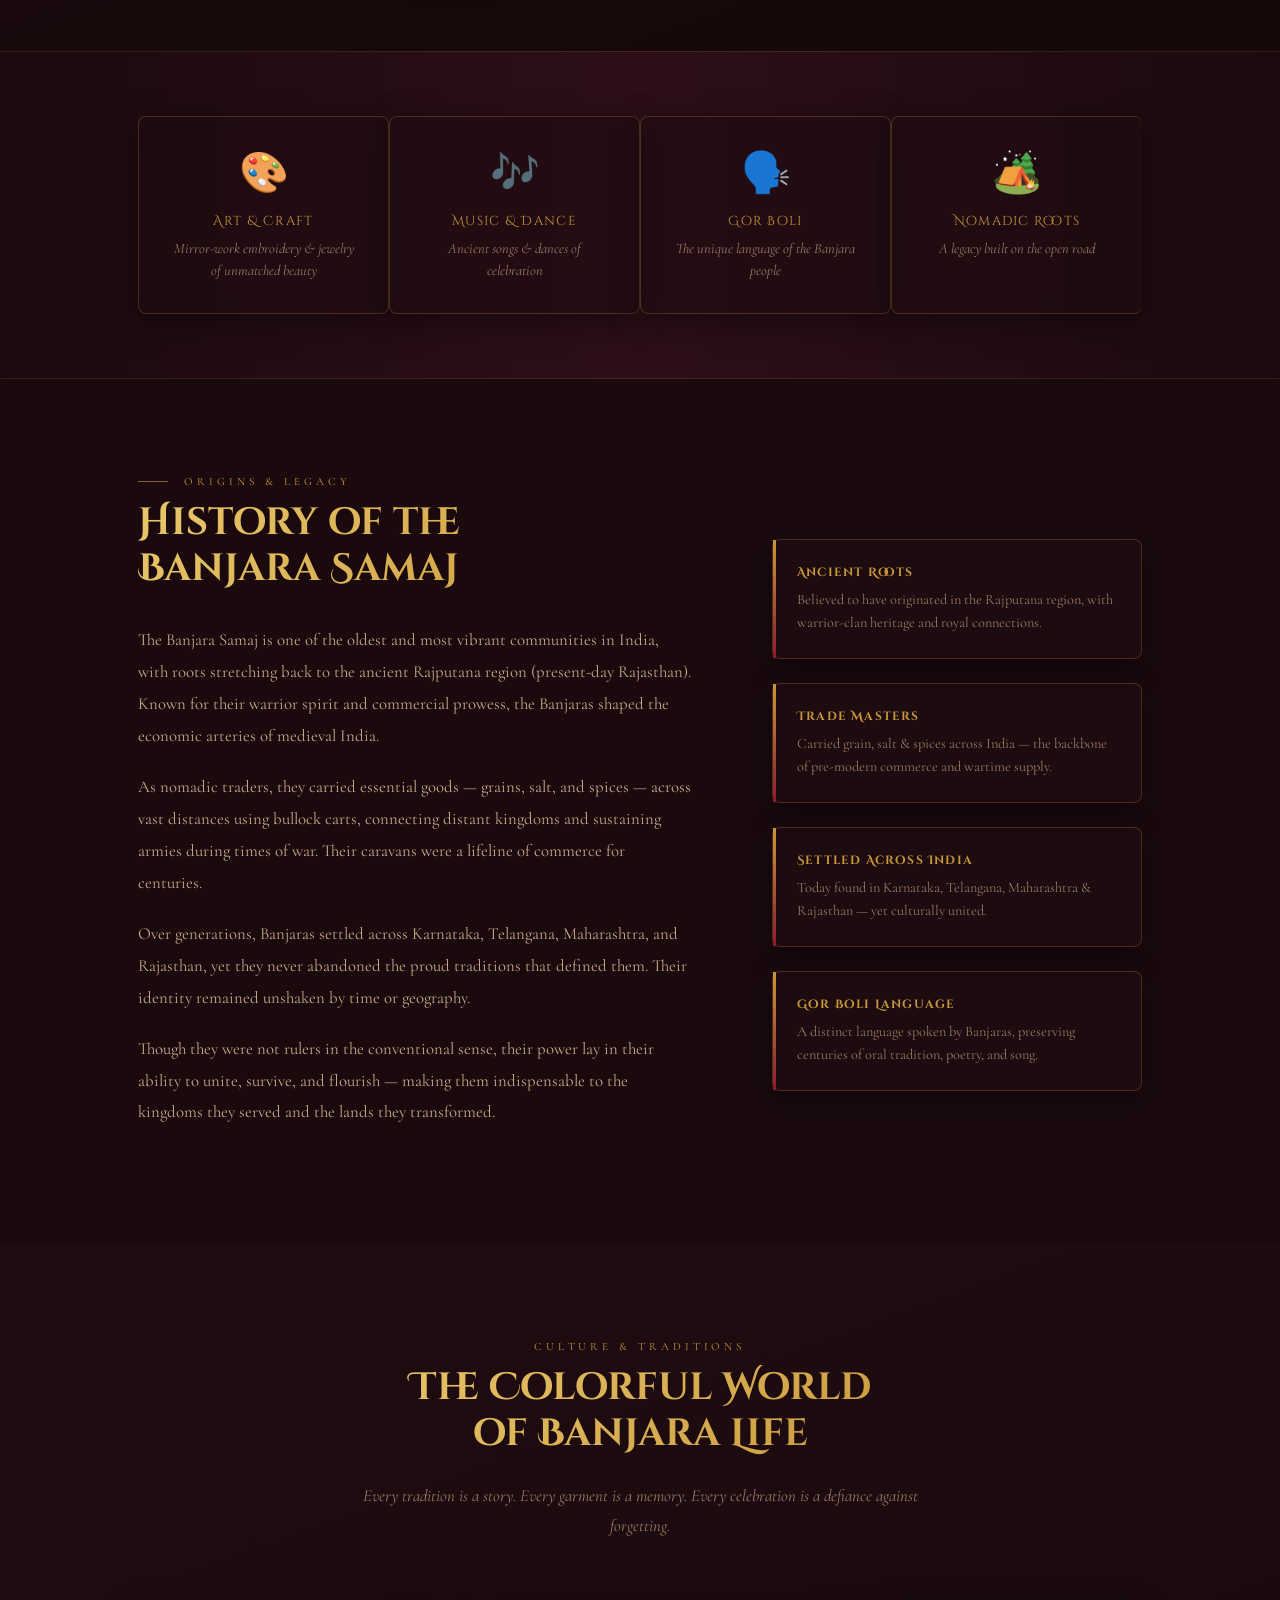
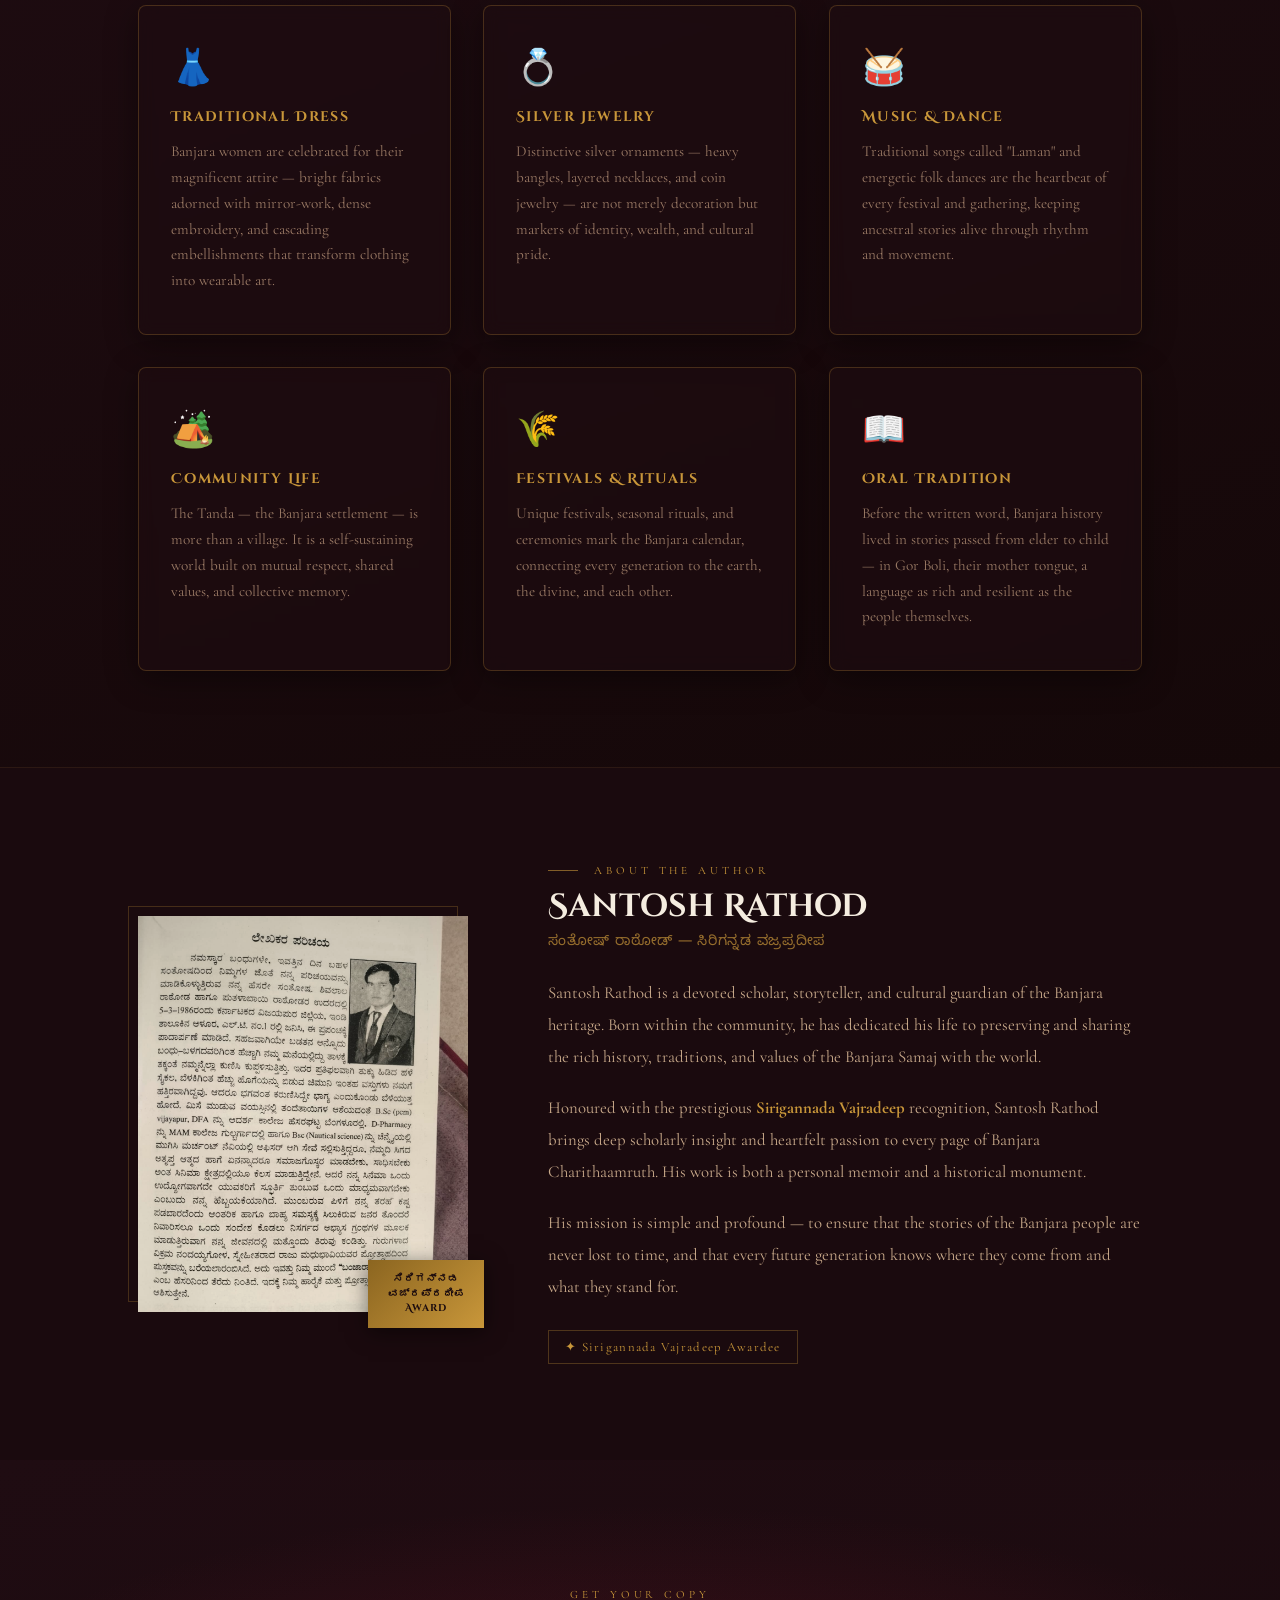
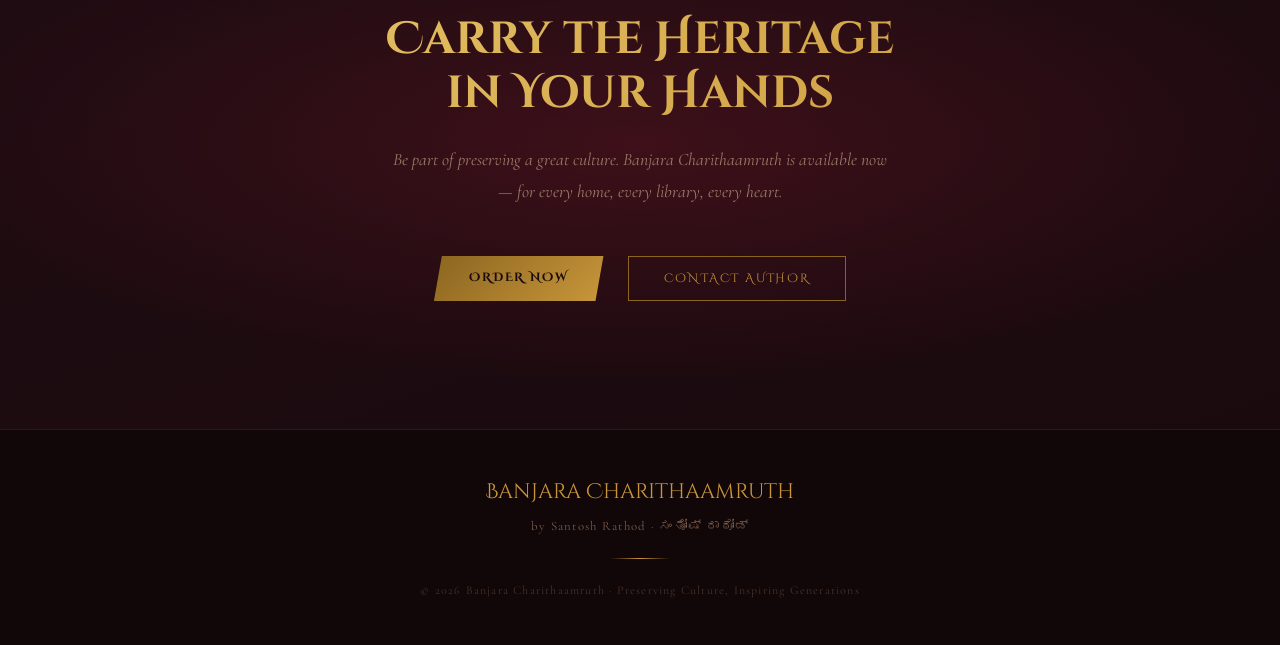
==== commit 4e9d6cf6: "feat: add responsive vertical scrolling marquee component to document layout" ====
--- a/Banjara_Charithamaruth.html
+++ b/Banjara_Charithamaruth.html
@@ -1119,10 +1119,67 @@
                 grid-template-columns: 1fr 1fr;
             }
         }
+
+        /* ── VERTICAL MARQUEE ── */
+        .vertical-marquee-container {
+            position: fixed;
+            top: 0;
+            right: 0;
+            width: 35px;
+            height: 100vh;
+            background: rgba(17, 6, 8, 0.9);
+            border-left: 1px solid rgba(201, 151, 58, 0.3);
+            z-index: 1000;
+            overflow: hidden;
+            backdrop-filter: blur(4px);
+            display: flex;
+            align-items: center;
+        }
+
+        .marquee-content {
+            display: flex;
+            flex-direction: column;
+            white-space: nowrap;
+            writing-mode: vertical-rl;
+            text-orientation: mixed;
+            font-family: 'Cinzel Decorative', cursive;
+            font-size: 0.8rem;
+            color: rgba(201, 151, 58, 0.8);
+            letter-spacing: 0.15em;
+            animation: marqueeScroll 25s linear infinite;
+        }
+
+        @keyframes marqueeScroll {
+            0% { transform: translateY(0); }
+            100% { transform: translateY(-50%); }
+        }
+        
+        @media (max-width: 900px) {
+            .vertical-marquee-container {
+                width: 25px;
+            }
+            .marquee-content {
+                font-size: 0.65rem;
+            }
+        }
     </style>
 </head>
 
 <body>
+
+    <!-- Vertical Marquee -->
+    <div class="vertical-marquee-container">
+        <div class="marquee-content">
+            <!-- First Set -->
+            Made with <span style="color: #e74c3c;">❤</span> by Avinash Chavan &nbsp;&nbsp;&nbsp;✦&nbsp;&nbsp;&nbsp; 
+            Made with <span style="color: #e74c3c;">❤</span> by Avinash Chavan &nbsp;&nbsp;&nbsp;✦&nbsp;&nbsp;&nbsp; 
+            Made with <span style="color: #e74c3c;">❤</span> by Avinash Chavan &nbsp;&nbsp;&nbsp;✦&nbsp;&nbsp;&nbsp; 
+            <!-- Second Set (Duplicate for seamless loop) -->
+            Made with <span style="color: #e74c3c;">❤</span> by Avinash Chavan &nbsp;&nbsp;&nbsp;✦&nbsp;&nbsp;&nbsp; 
+            Made with <span style="color: #e74c3c;">❤</span> by Avinash Chavan &nbsp;&nbsp;&nbsp;✦&nbsp;&nbsp;&nbsp; 
+            Made with <span style="color: #e74c3c;">❤</span> by Avinash Chavan &nbsp;&nbsp;&nbsp;✦&nbsp;&nbsp;&nbsp; 
+        </div>
+    </div>
 
     <!-- NAV -->
     <nav>
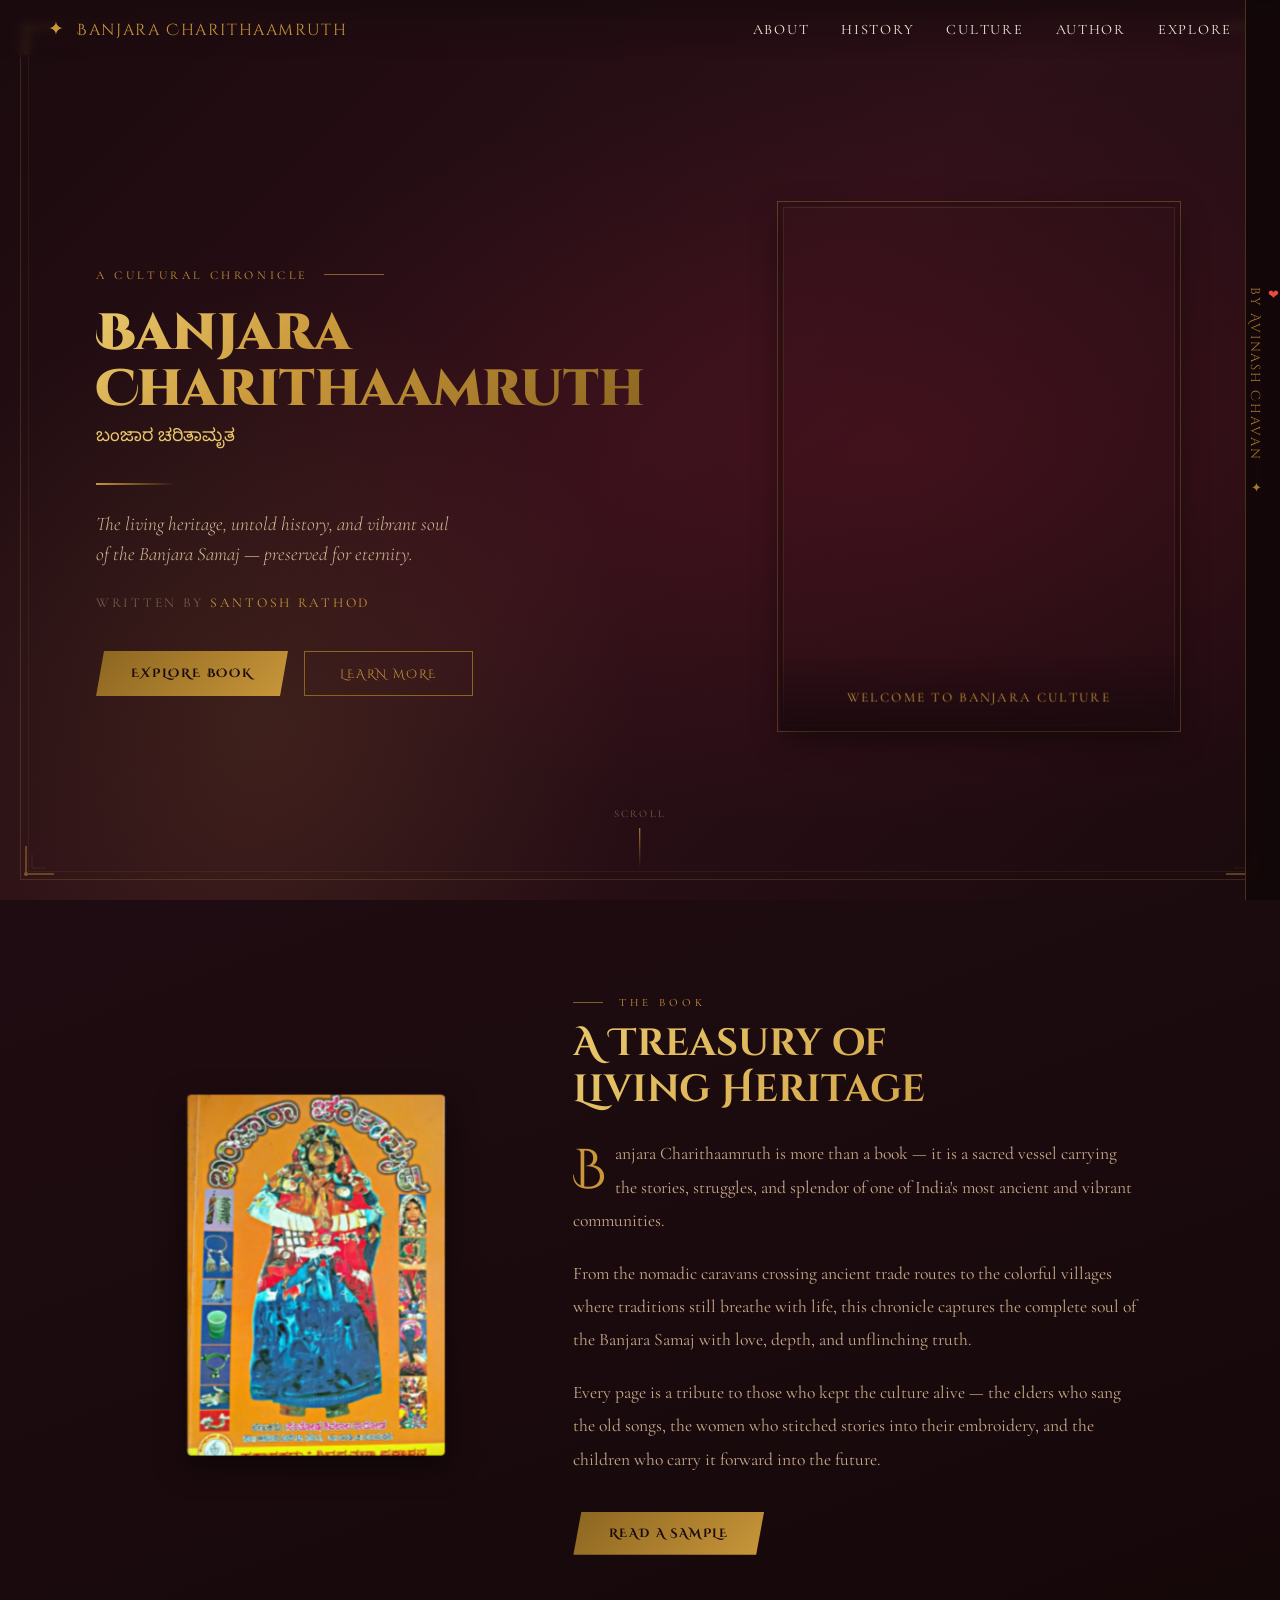
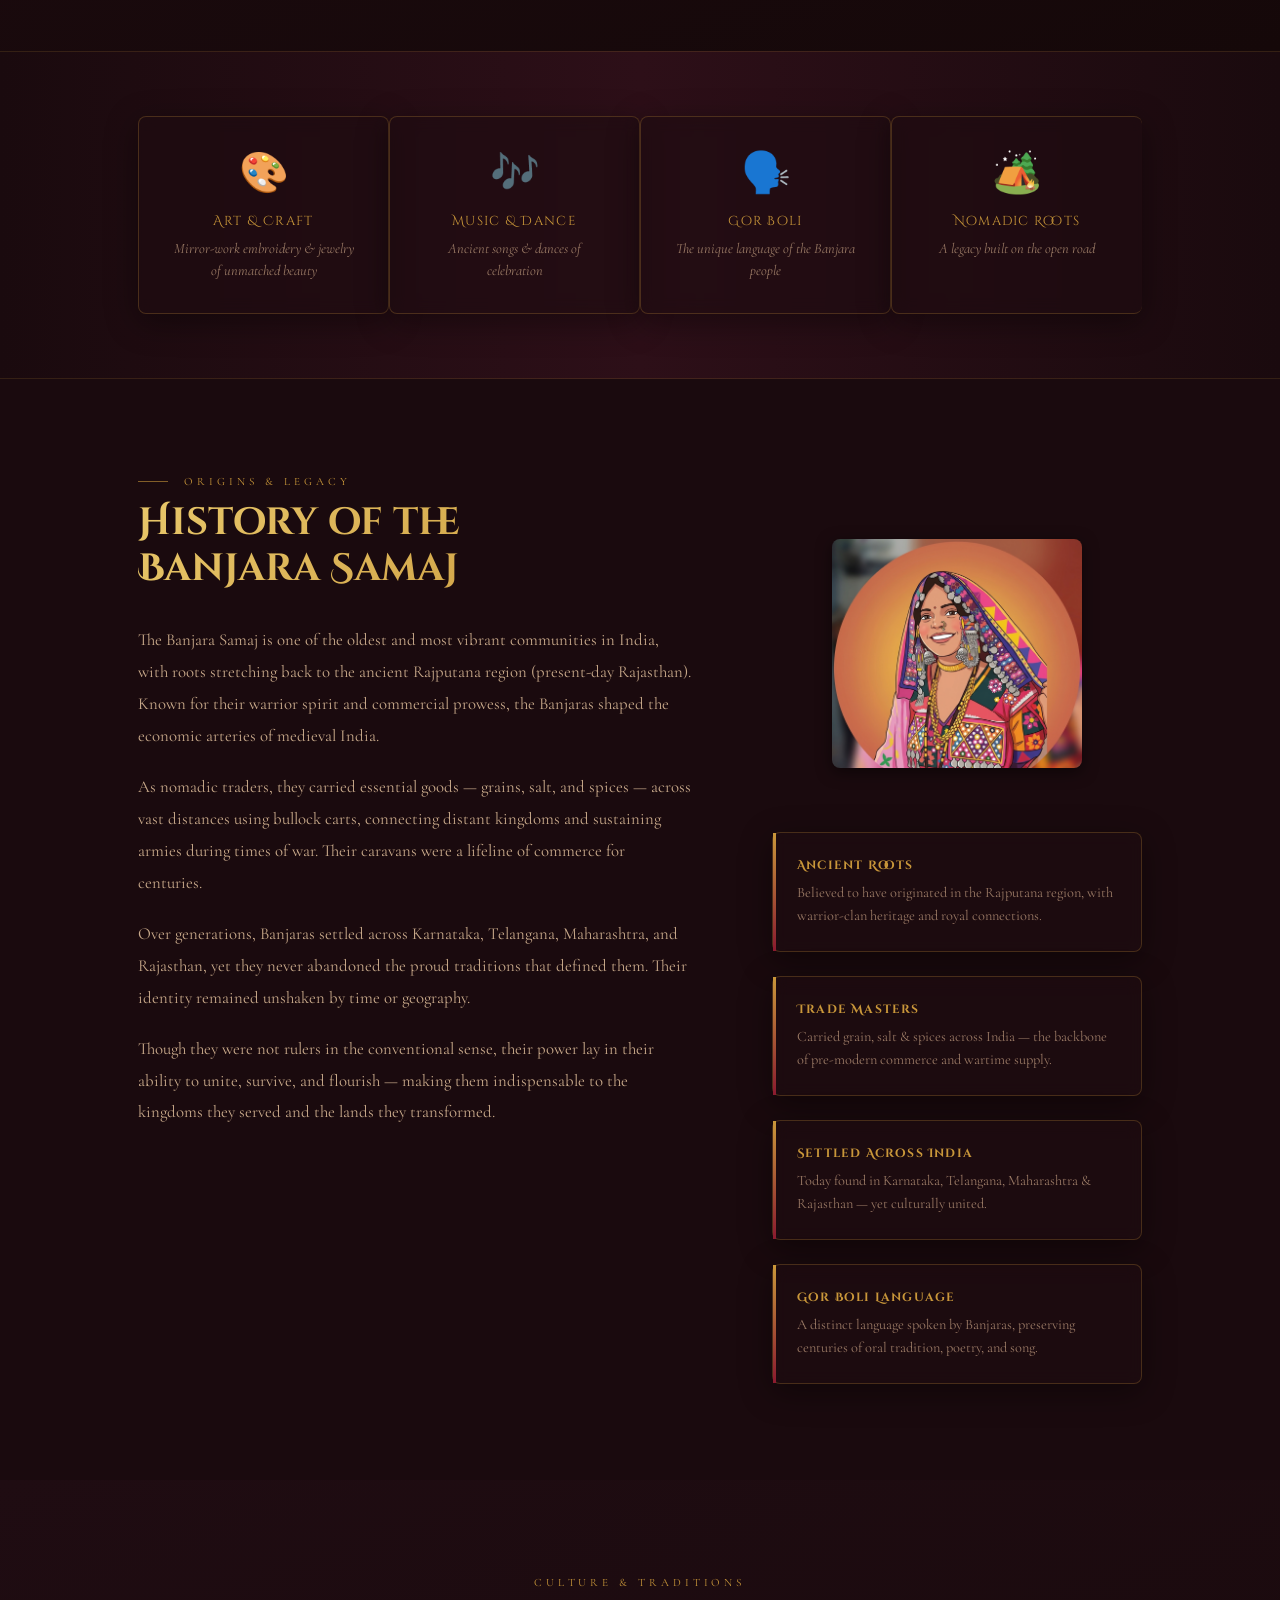
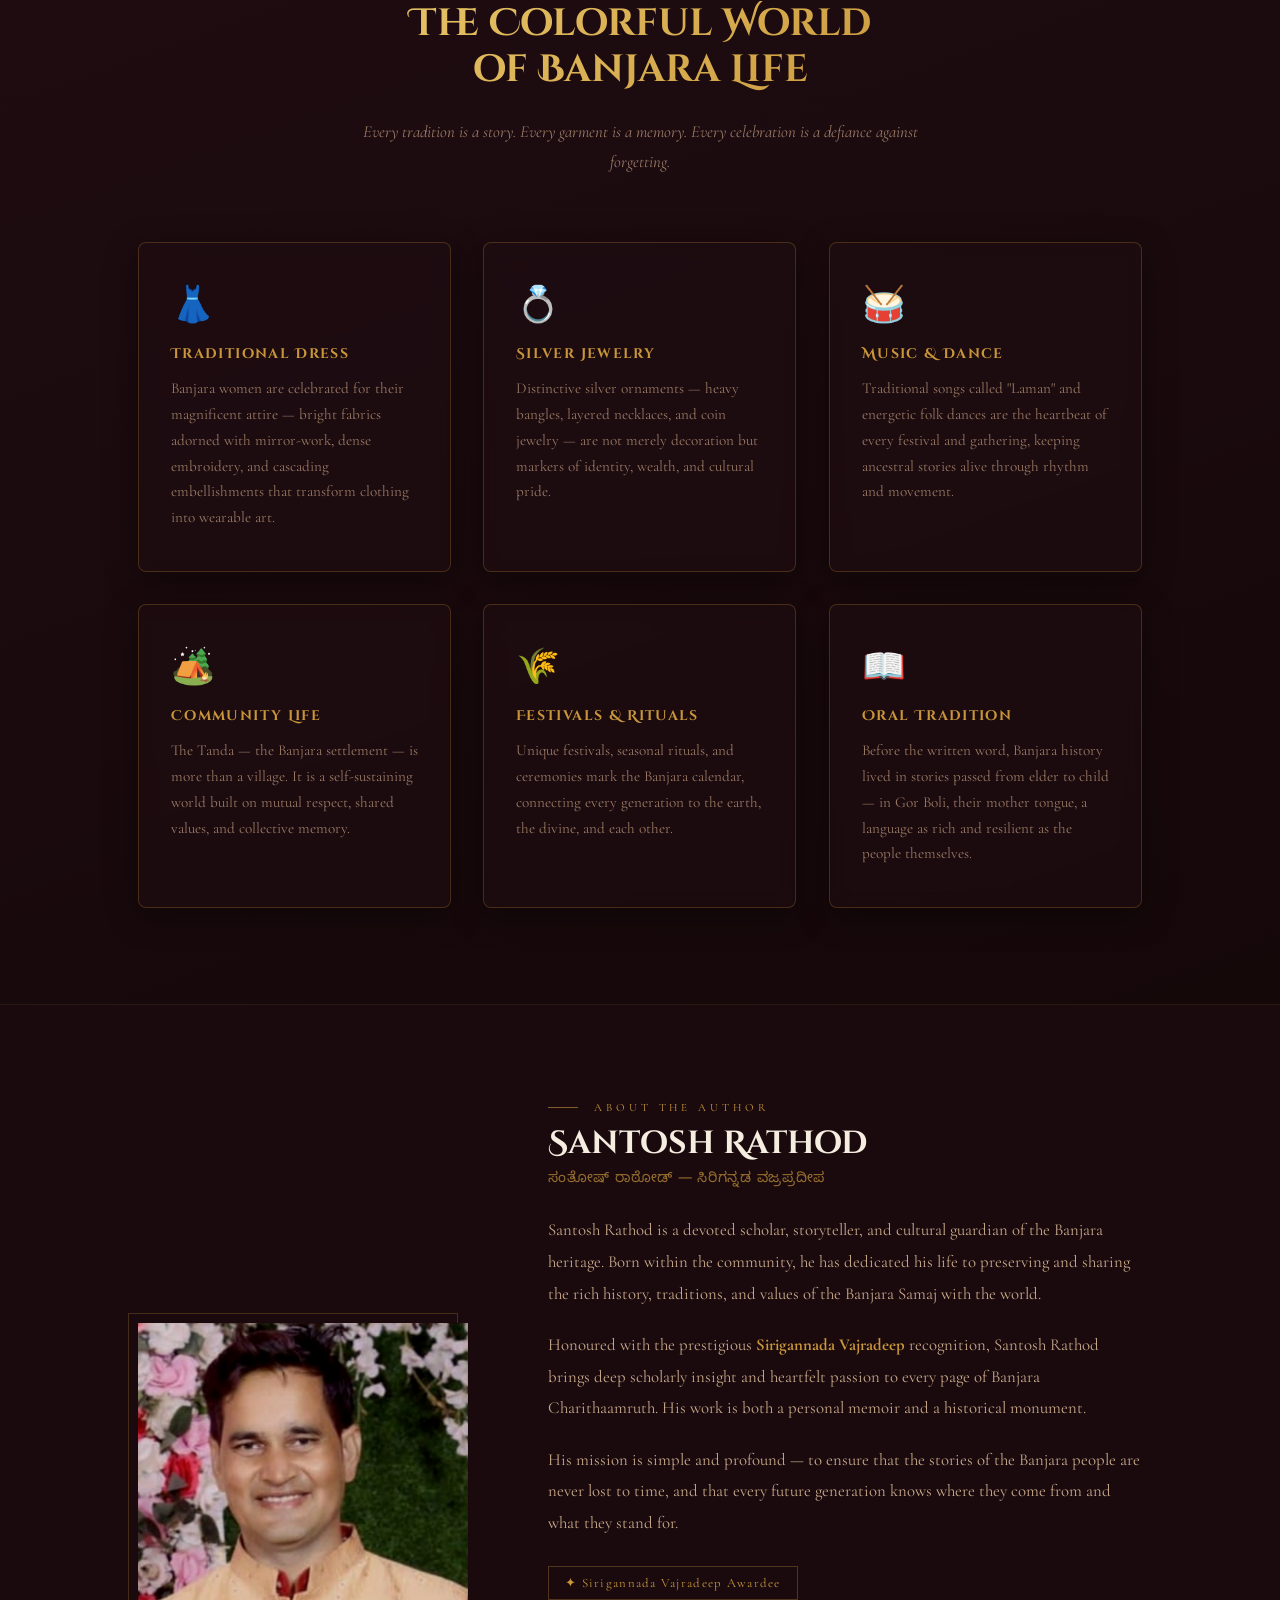
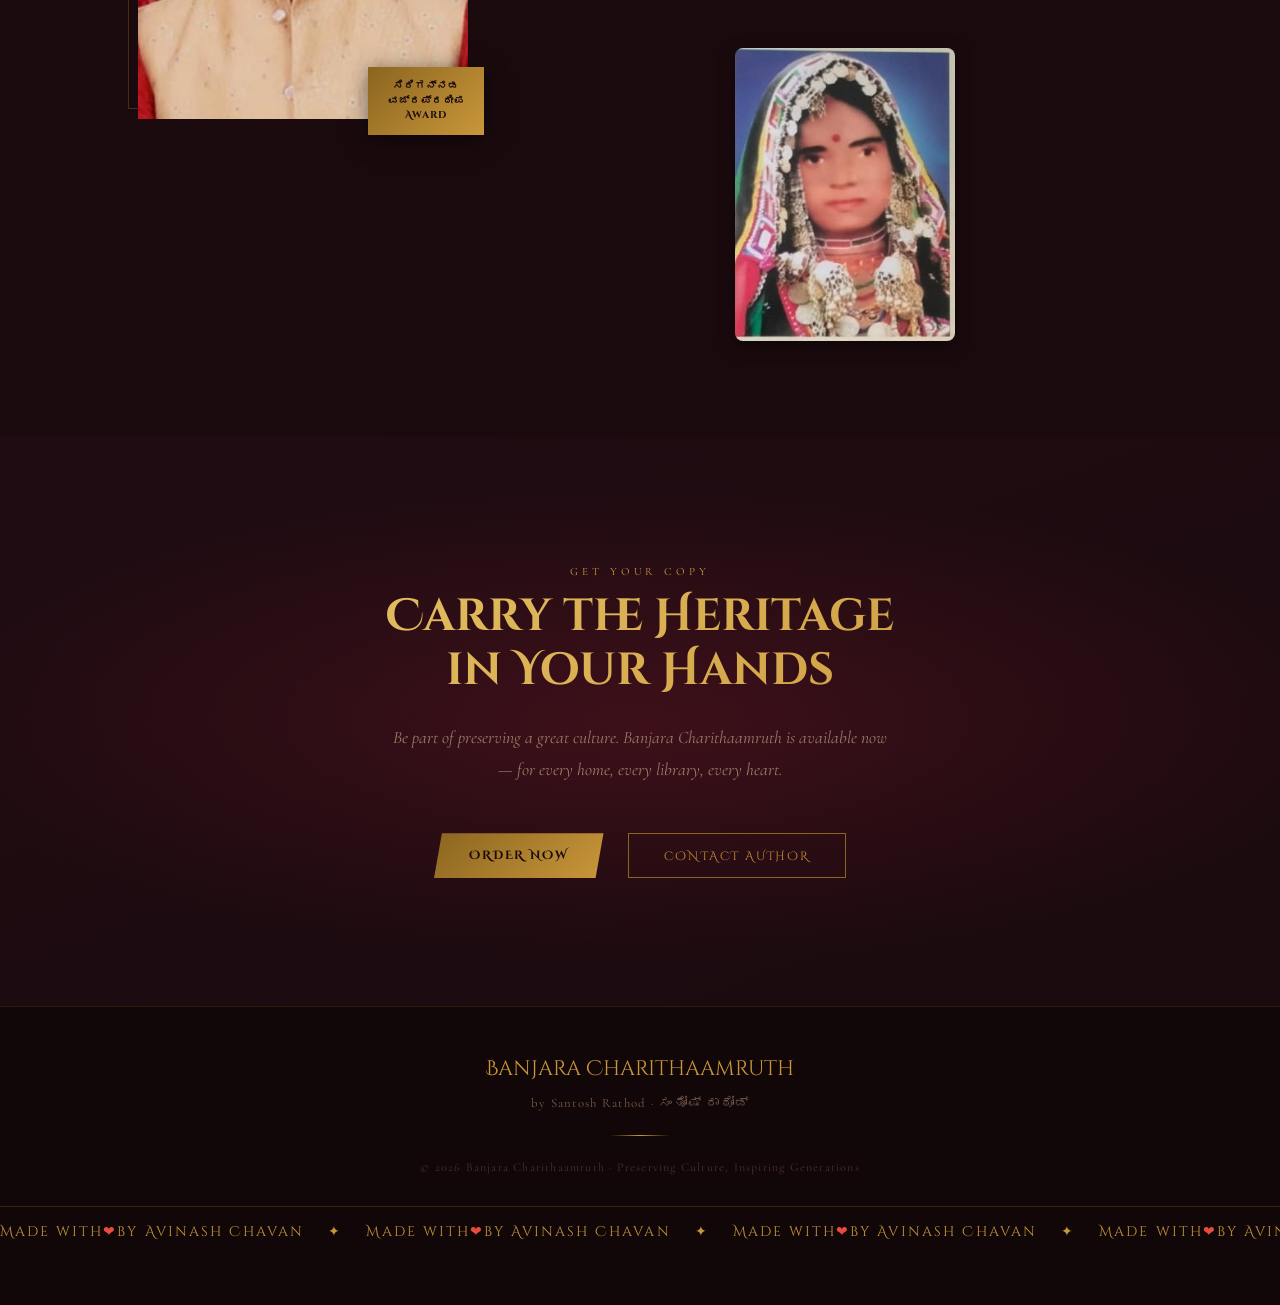
==== commit f301766a: "feat: add horizontal marquee, book flip animation, and image/video assets to landing page" ====
--- a/Banjara_Charithamaruth.html
+++ b/Banjara_Charithamaruth.html
@@ -1152,6 +1152,70 @@
         @keyframes marqueeScroll {
             0% { transform: translateY(0); }
             100% { transform: translateY(-50%); }
+        }
+
+        @keyframes marqueeHorizontal {
+            0% { transform: translateX(0); }
+            100% { transform: translateX(-50%); }
+        }
+        
+        .horizontal-marquee-container {
+            overflow: hidden;
+            margin-top: 2rem;
+            border-top: 1px solid rgba(201, 151, 58, 0.2);
+            padding: 1rem 0;
+            width: 100%;
+        }
+
+        .horizontal-marquee {
+            display: flex;
+            white-space: nowrap;
+            animation: marqueeHorizontal 25s linear infinite;
+            font-family: 'Cinzel Decorative', cursive;
+            font-size: 0.85rem;
+            color: var(--gold);
+            letter-spacing: 0.15em;
+        }
+
+        /* ── CUSTOM MEDIA ── */
+        .small-img {
+            max-width: 100%;
+            height: auto;
+            border-radius: 8px;
+            box-shadow: 0 4px 15px rgba(0, 0, 0, 0.5);
+            display: block;
+            margin: 0 auto;
+        }
+        
+        .book-flip-container {
+            position: relative;
+            width: 250px;
+            height: 350px;
+            transform-style: preserve-3d;
+            transition: transform 0.8s;
+            margin: 0 auto;
+        }
+
+        .book-visual:hover .book-flip-container {
+            transform: rotateY(180deg);
+        }
+
+        .book-flip-front, .book-flip-back {
+            position: absolute;
+            width: 100%;
+            height: 100%;
+            backface-visibility: hidden;
+            border-radius: 4px;
+            box-shadow: 0 10px 30px rgba(0,0,0,0.5);
+            object-fit: cover;
+        }
+
+        .book-flip-back {
+            transform: rotateY(180deg);
+        }
+            font-size: 0.85rem;
+            color: var(--gold);
+            letter-spacing: 0.15em;
         }
         
         @media (max-width: 900px) {
@@ -1249,9 +1313,9 @@
         </div>
 
         <div class="hero-right">
-            <div class="hero-image-frame tilt-element">
-                <img src="Gemini_Generated_Image_5m7b6r5m7b6r5m7b.png" alt="Banjara Culture" class="hero-img tilt-inner" style="border-radius: 4px;">
-                <div class="image-caption tilt-inner" style="transform: translateZ(40px);">Faces of Banjara Culture</div>
+            <div class="hero-image-frame tilt-element" style="border: none; background: none; box-shadow: none;">
+                <video src="welcome video.mp4" autoplay loop muted playsinline class="hero-img tilt-inner" style="border-radius: 8px; width: 100%; height: auto; box-shadow: 0 10px 30px rgba(0,0,0,0.5);"></video>
+                <div class="image-caption tilt-inner" style="transform: translateZ(40px);">Welcome to Banjara Culture</div>
             </div>
         </div>
 
@@ -1264,11 +1328,10 @@
     <!-- ABOUT BOOK -->
     <section class="about-book" id="about">
         <div class="container">
-            <div class="book-visual reveal">
-                <div class="book-cover">
-                    <div class="book-cover-title">Banjara<br />Charithaamruth</div>
-                    <div class="book-cover-ornament">✦ ❖ ✦</div>
-                    <div class="book-cover-author">Santosh Rathod</div>
+            <div class="book-visual reveal tilt-element" style="perspective: 1000px;">
+                <div class="book-flip-container tilt-inner">
+                    <img src="front book image.jpeg" alt="Front Cover" class="book-flip-front">
+                    <img src="backside image book.jpeg" alt="Back Cover" class="book-flip-back">
                 </div>
             </div>
             <div class="book-text reveal">
@@ -1348,6 +1411,9 @@
                     </p>
                 </div>
                 <div class="history-sidebar">
+                    <div class="reveal tilt-element" style="margin-bottom: 2.5rem; text-align: center;">
+                        <img src="Ashwini didi animated image.png" alt="Ashwini Didi" class="small-img tilt-inner" style="max-width: 250px;">
+                    </div>
                     <div class="fact-card reveal">
                         <h4>Ancient Roots</h4>
                         <p>Believed to have originated in the Rajputana region, with warrior-clan heritage and royal
@@ -1428,7 +1494,7 @@
         <div class="container">
             <div class="author-inner">
                 <div class="author-photo-wrap reveal tilt-element">
-                    <img src="LK Shantosh In.jpeg" alt="Santosh Rathod" class="author-photo tilt-inner">
+                    <img src="Author image.jpeg" alt="Santosh Rathod" class="author-photo tilt-inner" style="object-position: top;">
                     <div class="author-award tilt-inner" style="transform: translateZ(50px);">
                         ಸಿರಿಗನ್ನಡ<br />ವಜ್ರಪ್ರದೀಪ<br />Award
                     </div>
@@ -1453,6 +1519,10 @@
                         for.
                     </p>
                     <div class="author-badge">✦ Sirigannada Vajradeep Awardee</div>
+                    
+                    <div style="margin-top: 3rem; text-align: center;" class="reveal tilt-element">
+                        <img src="santosh mummy.jpeg" alt="Santosh Mummy" class="small-img tilt-inner" style="max-width: 220px; border-radius: 8px;">
+                    </div>
                 </div>
             </div>
         </div>
@@ -1478,6 +1548,22 @@
         <div class="footer-sub">by Santosh Rathod · ಸಂತೋಷ್ ರಾಠೋಡ್</div>
         <div class="footer-divider"></div>
         <div class="footer-copy">© 2026 Banjara Charithaamruth · Preserving Culture, Inspiring Generations</div>
+        
+        <!-- Horizontal Marquee -->
+        <div class="horizontal-marquee-container">
+            <div class="horizontal-marquee">
+                <!-- First Set -->
+                Made with <span style="color: #e74c3c;">❤</span> by Avinash Chavan &nbsp;&nbsp;&nbsp;✦&nbsp;&nbsp;&nbsp;
+                Made with <span style="color: #e74c3c;">❤</span> by Avinash Chavan &nbsp;&nbsp;&nbsp;✦&nbsp;&nbsp;&nbsp;
+                Made with <span style="color: #e74c3c;">❤</span> by Avinash Chavan &nbsp;&nbsp;&nbsp;✦&nbsp;&nbsp;&nbsp;
+                Made with <span style="color: #e74c3c;">❤</span> by Avinash Chavan &nbsp;&nbsp;&nbsp;✦&nbsp;&nbsp;&nbsp;
+                <!-- Second Set (Duplicate for seamless loop) -->
+                Made with <span style="color: #e74c3c;">❤</span> by Avinash Chavan &nbsp;&nbsp;&nbsp;✦&nbsp;&nbsp;&nbsp;
+                Made with <span style="color: #e74c3c;">❤</span> by Avinash Chavan &nbsp;&nbsp;&nbsp;✦&nbsp;&nbsp;&nbsp;
+                Made with <span style="color: #e74c3c;">❤</span> by Avinash Chavan &nbsp;&nbsp;&nbsp;✦&nbsp;&nbsp;&nbsp;
+                Made with <span style="color: #e74c3c;">❤</span> by Avinash Chavan &nbsp;&nbsp;&nbsp;✦&nbsp;&nbsp;&nbsp;
+            </div>
+        </div>
     </footer>
 
     <script>
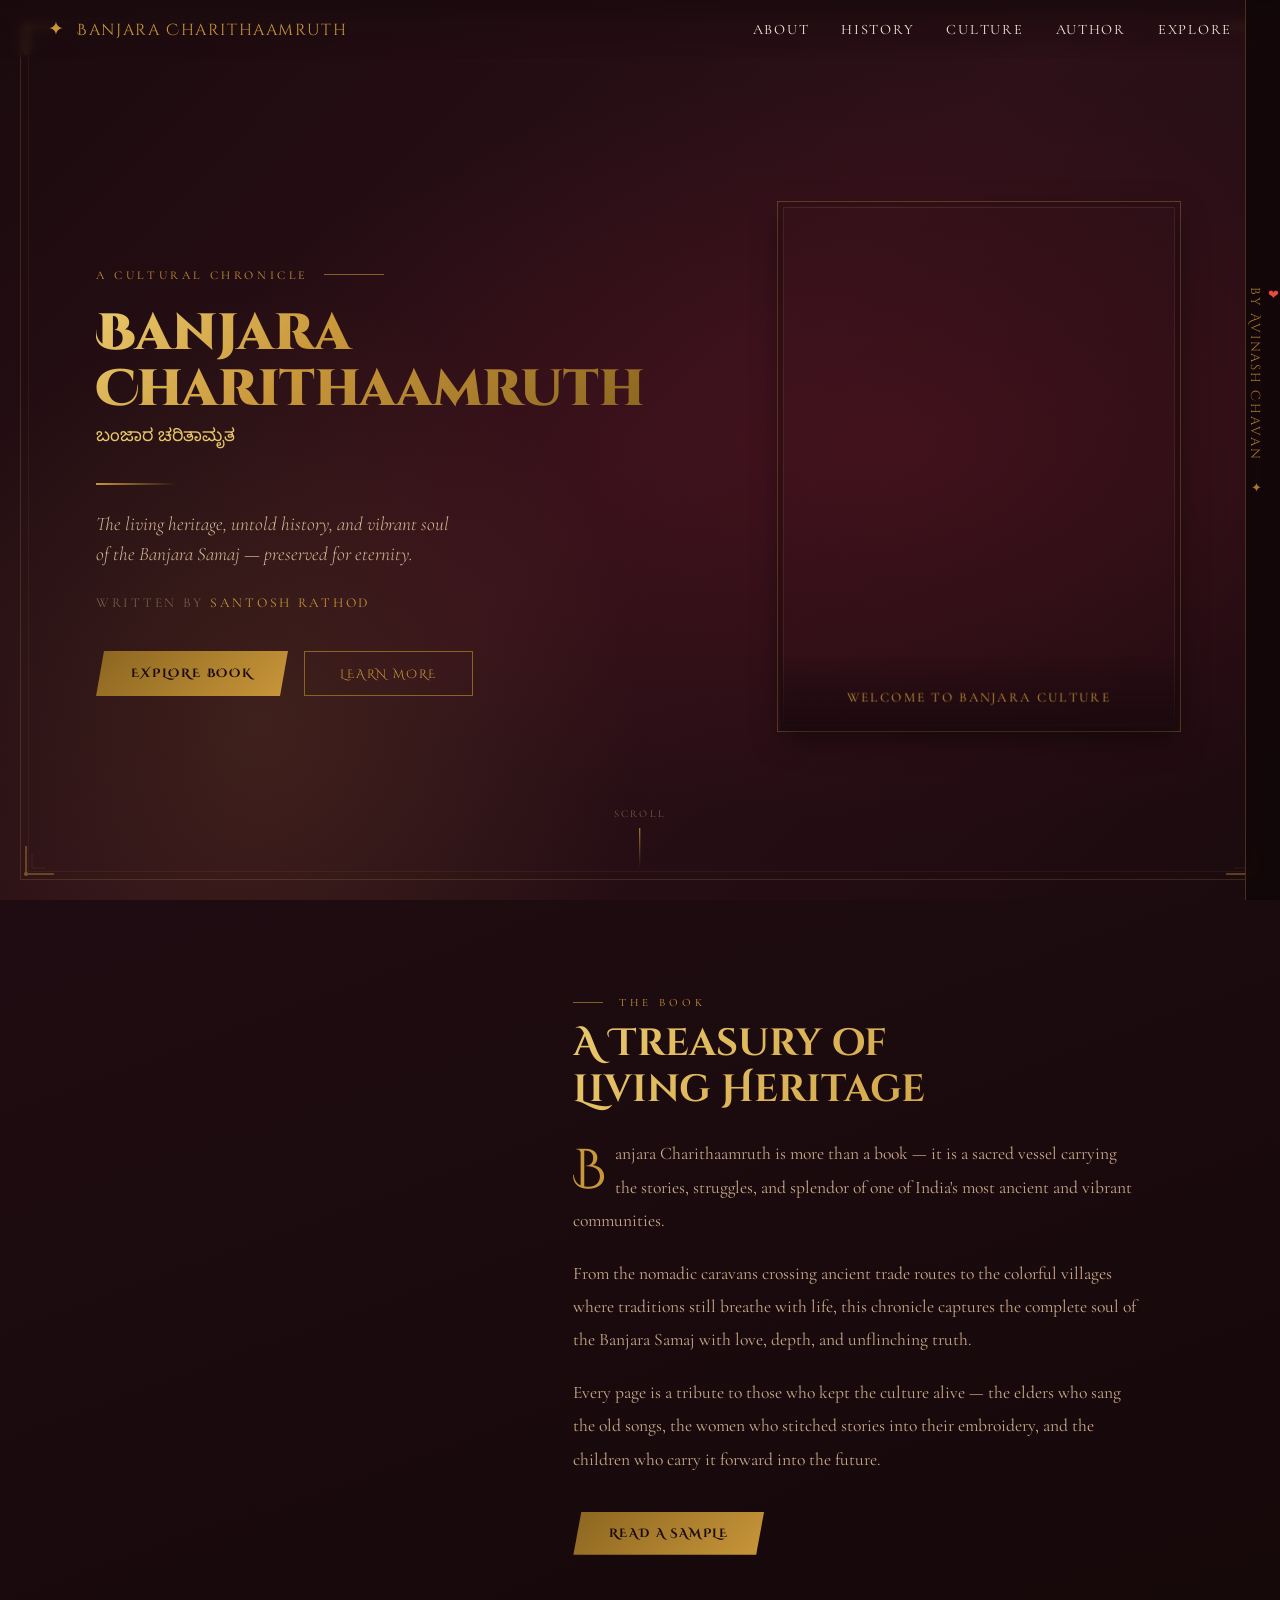
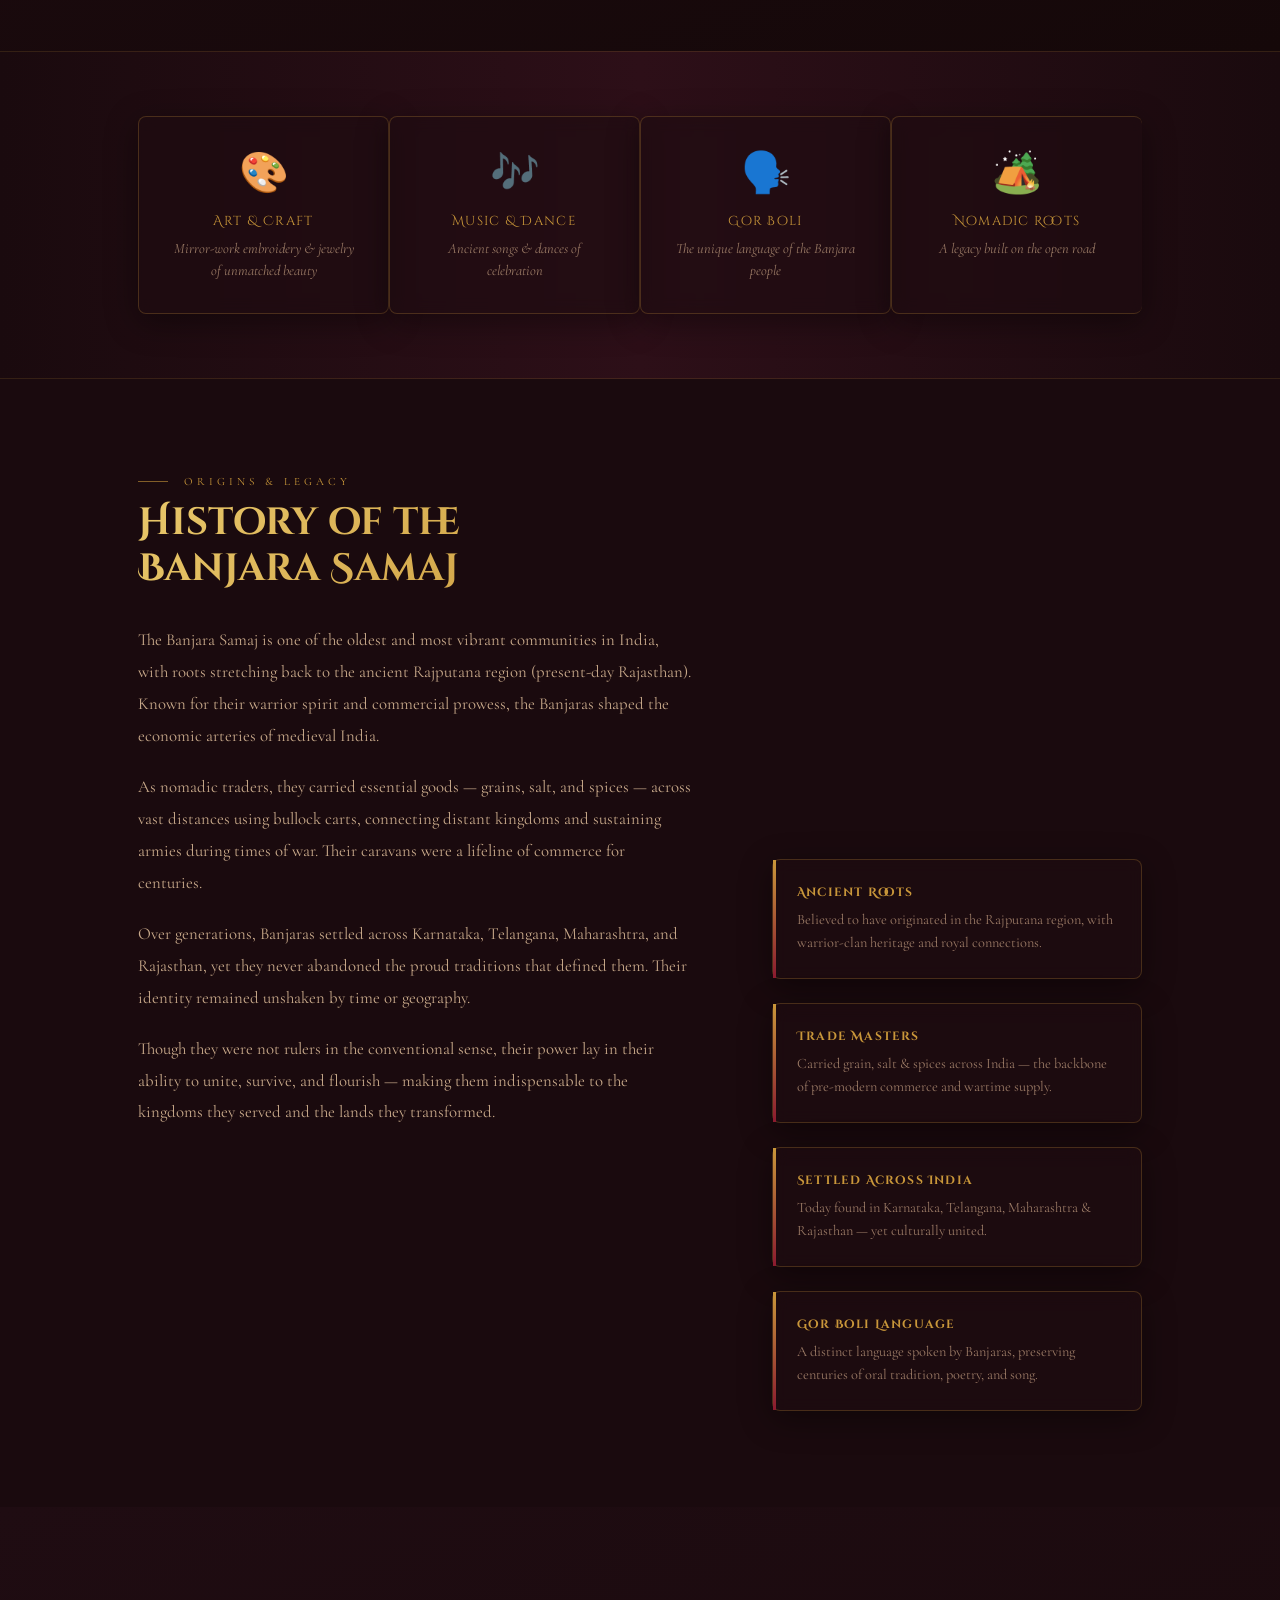
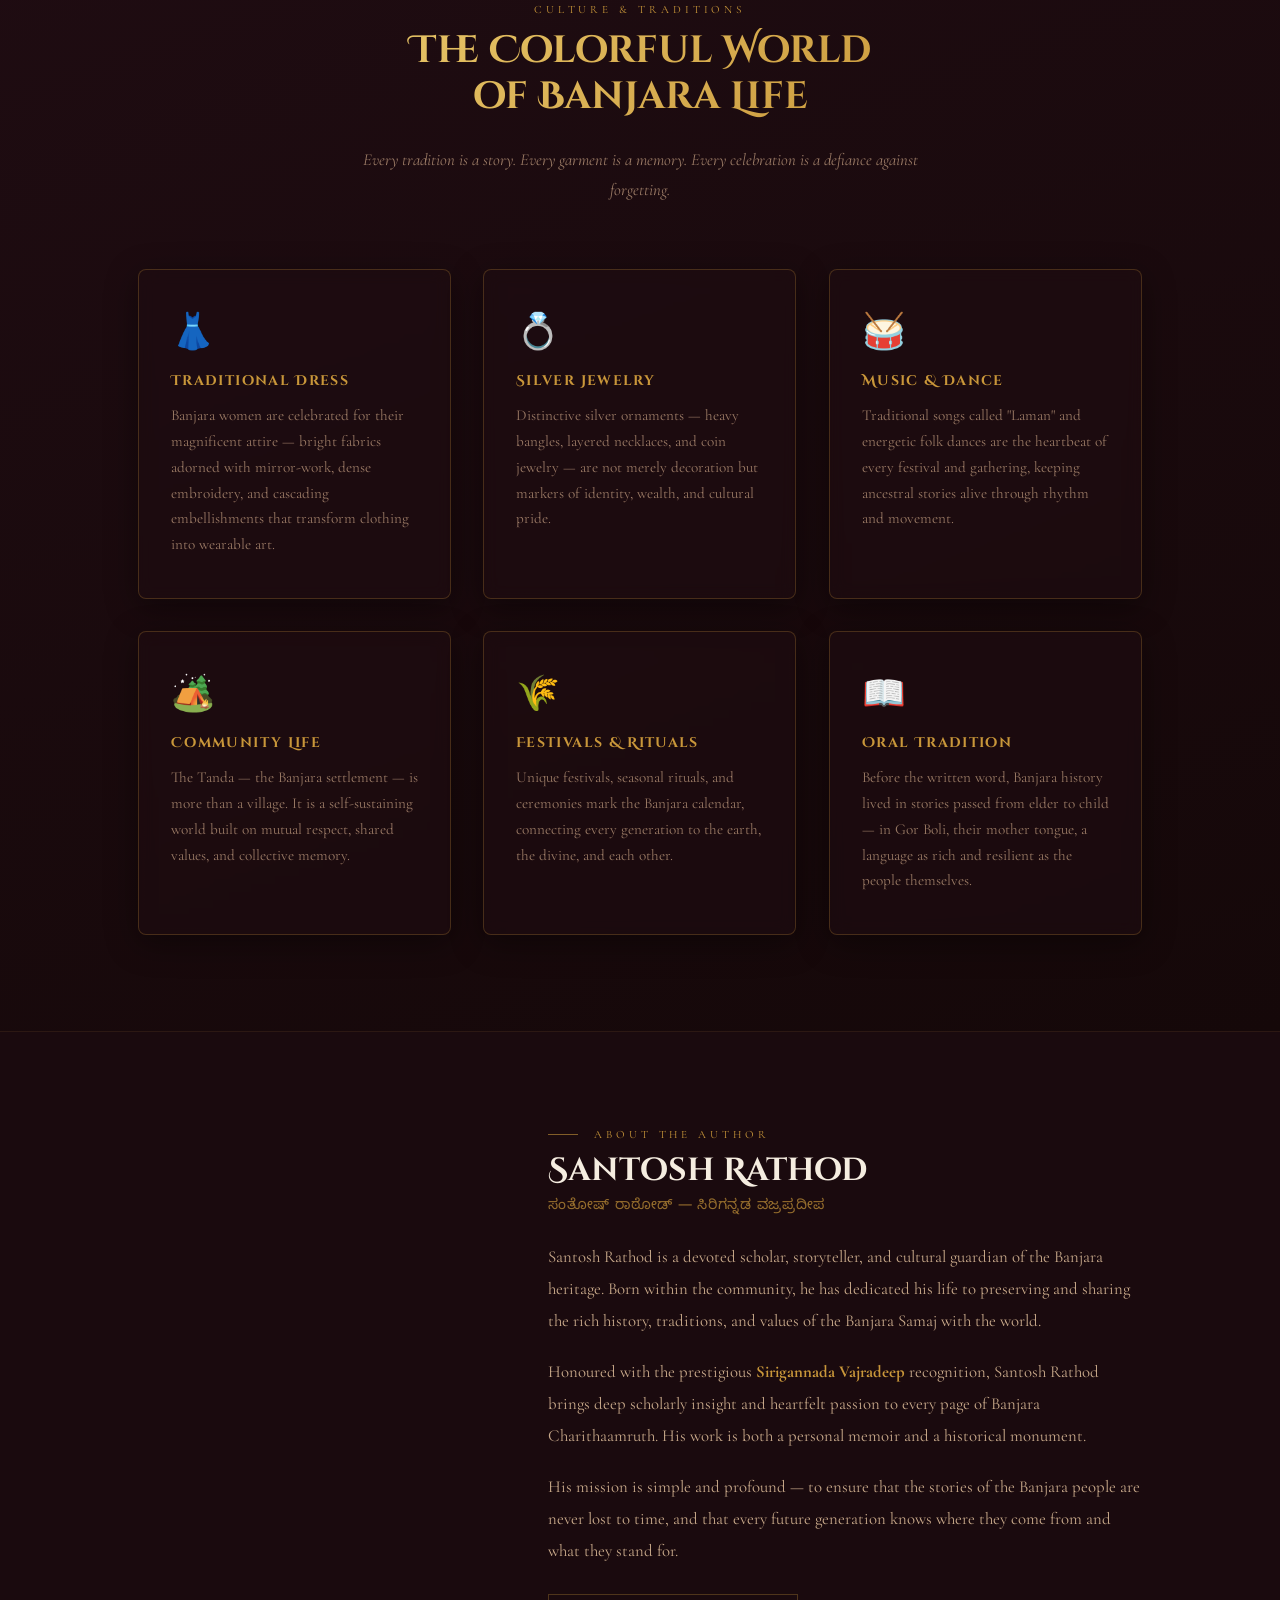
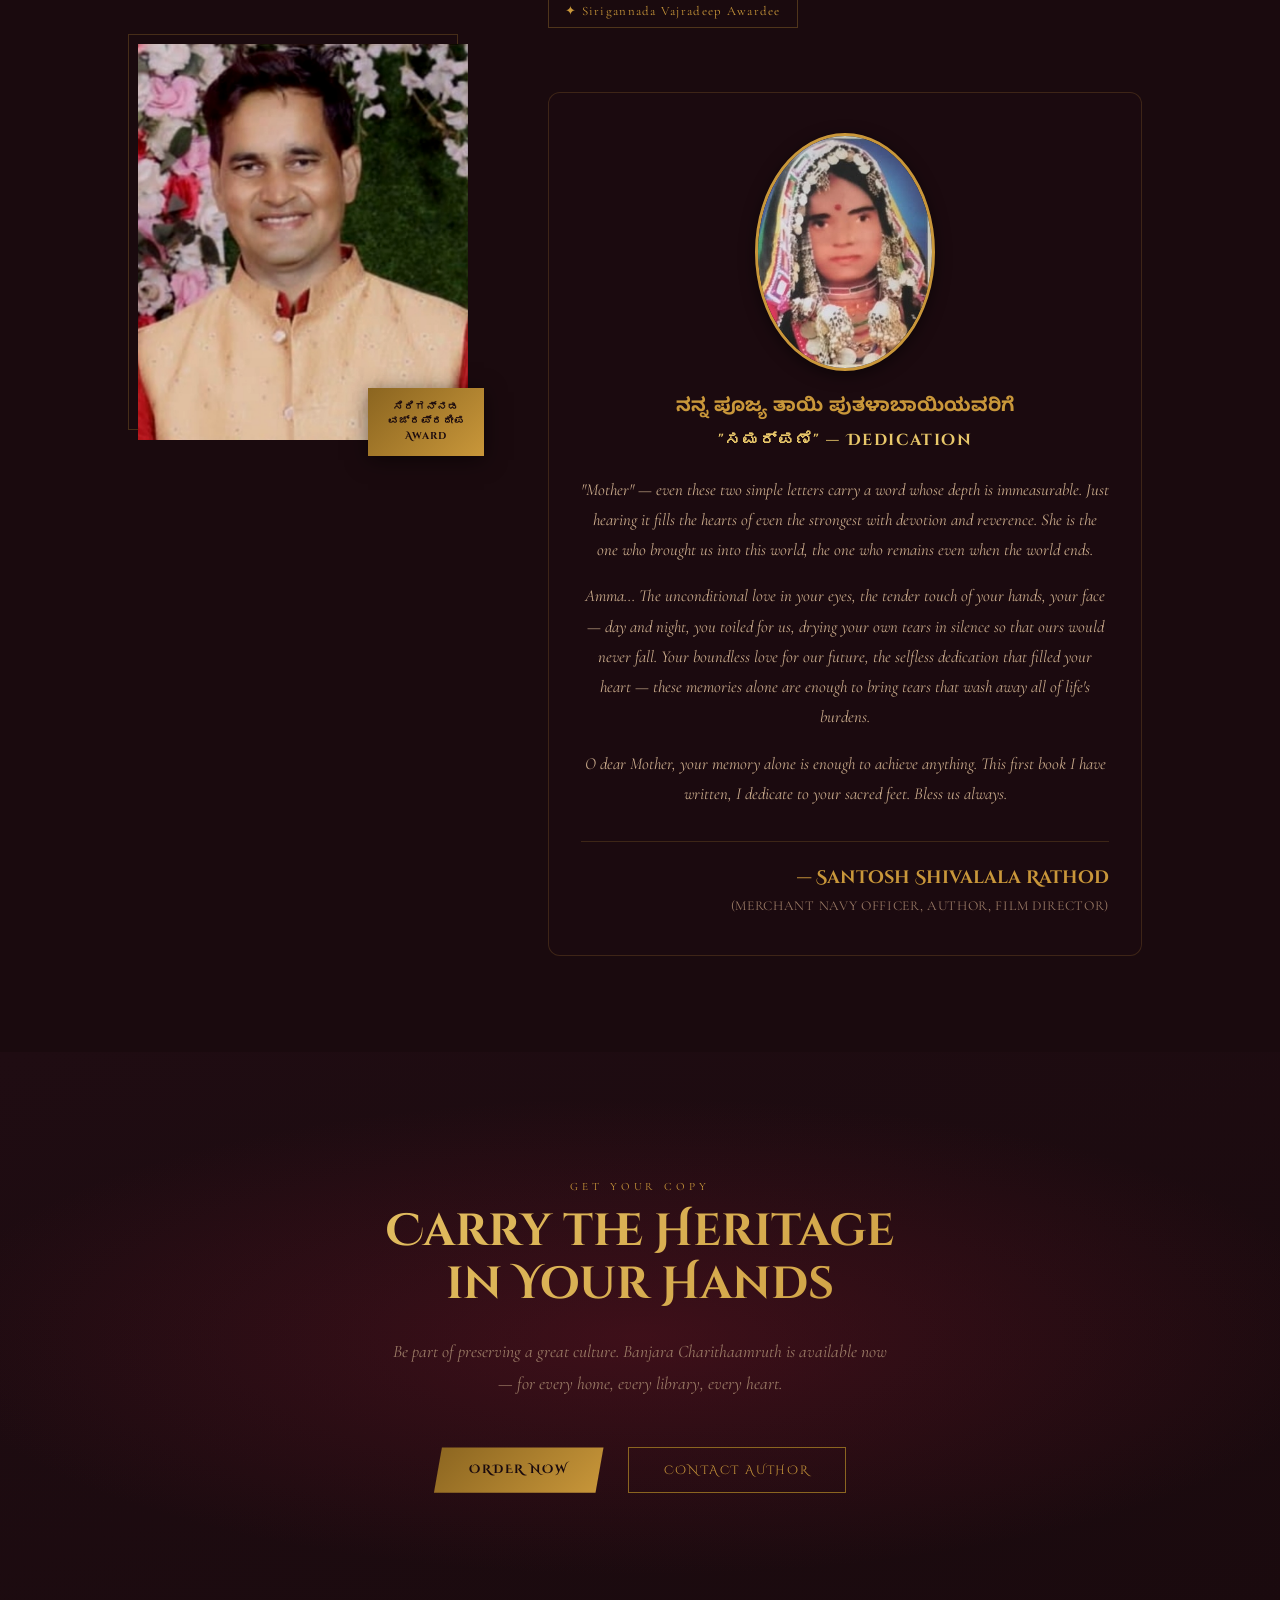
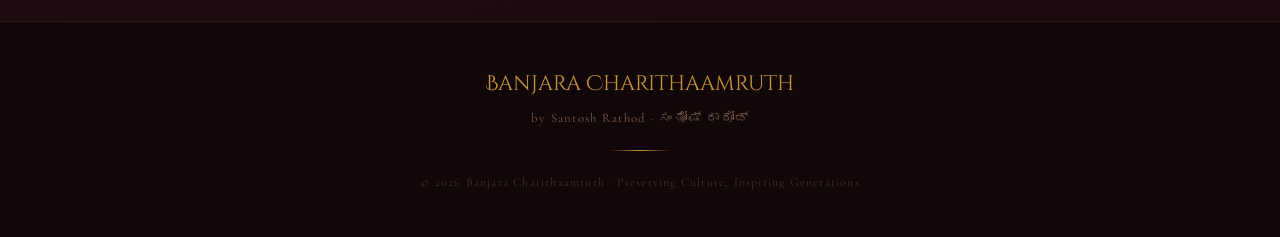
==== commit 613233d2: "feat: add modal popup, update dedication block, and refresh project images" ====
--- a/Banjara_Charithamaruth.html
+++ b/Banjara_Charithamaruth.html
@@ -1154,27 +1154,94 @@
             100% { transform: translateY(-50%); }
         }
 
-        @keyframes marqueeHorizontal {
-            0% { transform: translateX(0); }
-            100% { transform: translateX(-50%); }
-        }
-        
-        .horizontal-marquee-container {
-            overflow: hidden;
-            margin-top: 2rem;
-            border-top: 1px solid rgba(201, 151, 58, 0.2);
-            padding: 1rem 0;
+        /* ── MODAL POPUP ── */
+        .modal-overlay {
+            position: fixed;
+            top: 0;
+            left: 0;
             width: 100%;
-        }
-
-        .horizontal-marquee {
+            height: 100vh;
+            background: rgba(10, 3, 5, 0.85);
+            backdrop-filter: blur(8px);
+            z-index: 2000;
             display: flex;
+            justify-content: center;
+            align-items: center;
+            opacity: 0;
+            pointer-events: none;
+            transition: opacity 0.3s ease;
+        }
+        .modal-overlay.active {
+            opacity: 1;
+            pointer-events: all;
+        }
+        .modal-content {
+            background: linear-gradient(145deg, rgba(30, 12, 18, 0.9), rgba(15, 5, 8, 0.95));
+            border: 1px solid rgba(201, 151, 58, 0.3);
+            border-radius: 12px;
+            padding: 3rem;
+            max-width: 500px;
+            width: 90%;
+            text-align: center;
+            box-shadow: 0 15px 40px rgba(0,0,0,0.6);
+            transform: scale(0.9) translateY(20px);
+            transition: transform 0.4s cubic-bezier(0.175, 0.885, 0.32, 1.275);
+            position: relative;
+        }
+        .modal-overlay.active .modal-content {
+            transform: scale(1) translateY(0);
+        }
+        .modal-close {
+            position: absolute;
+            top: 15px;
+            right: 15px;
+            background: none;
+            border: none;
+            color: var(--gold);
+            font-size: 1.5rem;
+            cursor: pointer;
+            transition: transform 0.3s;
+        }
+        .modal-close:hover {
+            transform: rotate(90deg);
+        }
+        .modal-icon {
+            font-size: 4rem;
+            margin-bottom: 1rem;
+        }
+        .modal-title {
+            font-family: 'Cinzel Decorative', cursive;
+            color: var(--gold);
+            font-size: 1.8rem;
+            margin-bottom: 1rem;
+        }
+        .modal-desc {
+            font-size: 1.1rem;
+            line-height: 1.8;
+            color: var(--cream);
+        }
+
+        /* Clickable Card Hover Indicator */
+        .clickable-card {
+            cursor: pointer;
+        }
+        .clickable-card::after {
+            content: "Click to expand";
+            position: absolute;
+            bottom: -25px;
+            left: 50%;
+            transform: translateX(-50%);
+            font-size: 0.75rem;
+            color: var(--gold);
+            opacity: 0;
+            transition: opacity 0.3s, bottom 0.3s;
+            pointer-events: none;
             white-space: nowrap;
-            animation: marqueeHorizontal 25s linear infinite;
-            font-family: 'Cinzel Decorative', cursive;
-            font-size: 0.85rem;
-            color: var(--gold);
-            letter-spacing: 0.15em;
+            letter-spacing: 0.1em;
+        }
+        .clickable-card:hover::after {
+            opacity: 1;
+            bottom: 10px;
         }
 
         /* ── CUSTOM MEDIA ── */
@@ -1412,7 +1479,7 @@
                 </div>
                 <div class="history-sidebar">
                     <div class="reveal tilt-element" style="margin-bottom: 2.5rem; text-align: center;">
-                        <img src="Ashwini didi animated image.png" alt="Ashwini Didi" class="small-img tilt-inner" style="max-width: 250px;">
+                        <img src="Ashwini new image.jpeg" alt="Ashwini Didi" class="small-img tilt-inner" style="max-width: 250px;">
                     </div>
                     <div class="fact-card reveal">
                         <h4>Ancient Roots</h4>
@@ -1520,8 +1587,25 @@
                     </p>
                     <div class="author-badge">✦ Sirigannada Vajradeep Awardee</div>
                     
-                    <div style="margin-top: 3rem; text-align: center;" class="reveal tilt-element">
-                        <img src="santosh mummy.jpeg" alt="Santosh Mummy" class="small-img tilt-inner" style="max-width: 220px; border-radius: 8px;">
+                    <!-- DEDICATION -->
+                    <div class="dedication-block reveal tilt-element" style="margin-top: 4rem; padding: 2.5rem 2rem; background: rgba(30, 12, 18, 0.4); border: 1px solid rgba(201,151,58,0.2); border-radius: 12px; text-align: center; position: relative;">
+                        <img src="santosh mummy.jpeg" alt="Santosh Mummy" class="small-img tilt-inner" style="max-width: 180px; border-radius: 50%; border: 3px solid var(--gold); margin: 0 auto 1.5rem auto;">
+                        <h3 style="font-family: 'Noto Sans Kannada', sans-serif; color: var(--gold); font-size: 1.2rem; margin-bottom: 0.5rem;">ನನ್ನ ಪೂಜ್ಯ ತಾಯಿ ಪುತಳಾಬಾಯಿಯವರಿಗೆ</h3>
+                        <h4 style="font-family: 'Cinzel Decorative', cursive; color: var(--gold-light); font-size: 1rem; margin-bottom: 1.5rem; letter-spacing: 0.1em;">"ಸಮರ್ಪಣೆ" — Dedication</h4>
+                        
+                        <p style="font-style: italic; margin-bottom: 1rem; font-size: 1.05rem; line-height: 1.8; color: #c8a98a;">
+                            "Mother" — even these two simple letters carry a word whose depth is immeasurable. Just hearing it fills the hearts of even the strongest with devotion and reverence. She is the one who brought us into this world, the one who remains even when the world ends.
+                        </p>
+                        <p style="font-style: italic; margin-bottom: 1rem; font-size: 1.05rem; line-height: 1.8; color: #c8a98a;">
+                            Amma... The unconditional love in your eyes, the tender touch of your hands, your face — day and night, you toiled for us, drying your own tears in silence so that ours would never fall. Your boundless love for our future, the selfless dedication that filled your heart — these memories alone are enough to bring tears that wash away all of life's burdens.
+                        </p>
+                        <p style="font-style: italic; margin-bottom: 2rem; font-size: 1.05rem; line-height: 1.8; color: #c8a98a;">
+                            O dear Mother, your memory alone is enough to achieve anything. This first book I have written, I dedicate to your sacred feet. Bless us always.
+                        </p>
+                        <div style="text-align: right; border-top: 1px solid rgba(201,151,58,0.2); padding-top: 1.5rem; margin-top: 1.5rem;">
+                            <strong style="color: var(--gold); display: block; font-family: 'Cinzel Decorative', cursive; font-size: 1.1rem; margin-bottom: 0.3rem;">— Santosh Shivalala Rathod</strong>
+                            <span style="font-size: 0.85rem; color: #9a7a65; letter-spacing: 0.05em; text-transform: uppercase;">(Merchant Navy Officer, Author, Film Director)</span>
+                        </div>
                     </div>
                 </div>
             </div>
@@ -1548,23 +1632,17 @@
         <div class="footer-sub">by Santosh Rathod · ಸಂತೋಷ್ ರಾಠೋಡ್</div>
         <div class="footer-divider"></div>
         <div class="footer-copy">© 2026 Banjara Charithaamruth · Preserving Culture, Inspiring Generations</div>
-        
-        <!-- Horizontal Marquee -->
-        <div class="horizontal-marquee-container">
-            <div class="horizontal-marquee">
-                <!-- First Set -->
-                Made with <span style="color: #e74c3c;">❤</span> by Avinash Chavan &nbsp;&nbsp;&nbsp;✦&nbsp;&nbsp;&nbsp;
-                Made with <span style="color: #e74c3c;">❤</span> by Avinash Chavan &nbsp;&nbsp;&nbsp;✦&nbsp;&nbsp;&nbsp;
-                Made with <span style="color: #e74c3c;">❤</span> by Avinash Chavan &nbsp;&nbsp;&nbsp;✦&nbsp;&nbsp;&nbsp;
-                Made with <span style="color: #e74c3c;">❤</span> by Avinash Chavan &nbsp;&nbsp;&nbsp;✦&nbsp;&nbsp;&nbsp;
-                <!-- Second Set (Duplicate for seamless loop) -->
-                Made with <span style="color: #e74c3c;">❤</span> by Avinash Chavan &nbsp;&nbsp;&nbsp;✦&nbsp;&nbsp;&nbsp;
-                Made with <span style="color: #e74c3c;">❤</span> by Avinash Chavan &nbsp;&nbsp;&nbsp;✦&nbsp;&nbsp;&nbsp;
-                Made with <span style="color: #e74c3c;">❤</span> by Avinash Chavan &nbsp;&nbsp;&nbsp;✦&nbsp;&nbsp;&nbsp;
-                Made with <span style="color: #e74c3c;">❤</span> by Avinash Chavan &nbsp;&nbsp;&nbsp;✦&nbsp;&nbsp;&nbsp;
-            </div>
+    </footer>
+
+    <!-- POPUP MODAL -->
+    <div class="modal-overlay" id="card-modal">
+        <div class="modal-content tilt-element">
+            <button class="modal-close" id="modal-close">✖</button>
+            <div class="modal-icon tilt-inner" id="modal-icon">✦</div>
+            <h3 class="modal-title tilt-inner" id="modal-title">Title</h3>
+            <div class="modal-desc tilt-inner" id="modal-desc">Description</div>
         </div>
-    </footer>
+    </div>
 
     <script>
         // Scroll reveal
@@ -1620,6 +1698,47 @@
                 card.style.transform = 'perspective(1000px) rotateY(0) rotateX(0) scale3d(1, 1, 1)';
             });
         });
+
+        // Modal Logic
+        const modal = document.getElementById('card-modal');
+        const modalClose = document.getElementById('modal-close');
+        const modalIcon = document.getElementById('modal-icon');
+        const modalTitle = document.getElementById('modal-title');
+        const modalDesc = document.getElementById('modal-desc');
+
+        document.querySelectorAll('.culture-item, .fact-card, .tradition-card').forEach(card => {
+            card.classList.add('clickable-card');
+            
+            card.addEventListener('click', () => {
+                // Parse content based on card type
+                let title = '', desc = '', icon = '✦';
+                
+                if (card.classList.contains('culture-item')) {
+                    icon = card.querySelector('.culture-icon')?.innerText || '✦';
+                    title = card.querySelector('.culture-title')?.innerText || '';
+                    desc = card.querySelector('.culture-desc')?.innerText || '';
+                } else if (card.classList.contains('fact-card')) {
+                    icon = '📜'; // Default for history
+                    title = card.querySelector('h4')?.innerText || '';
+                    desc = card.querySelector('p')?.innerText || '';
+                } else if (card.classList.contains('tradition-card')) {
+                    icon = card.querySelector('.tradition-emoji')?.innerText || '✦';
+                    title = card.querySelector('h3')?.innerText || '';
+                    desc = card.querySelector('p')?.innerText || '';
+                }
+                
+                modalIcon.innerText = icon;
+                modalTitle.innerText = title;
+                modalDesc.innerText = desc;
+                
+                modal.classList.add('active');
+            });
+        });
+
+        modalClose.addEventListener('click', () => modal.classList.remove('active'));
+        modal.addEventListener('click', (e) => {
+            if (e.target === modal) modal.classList.remove('active');
+        });
     </script>
 </body>
 
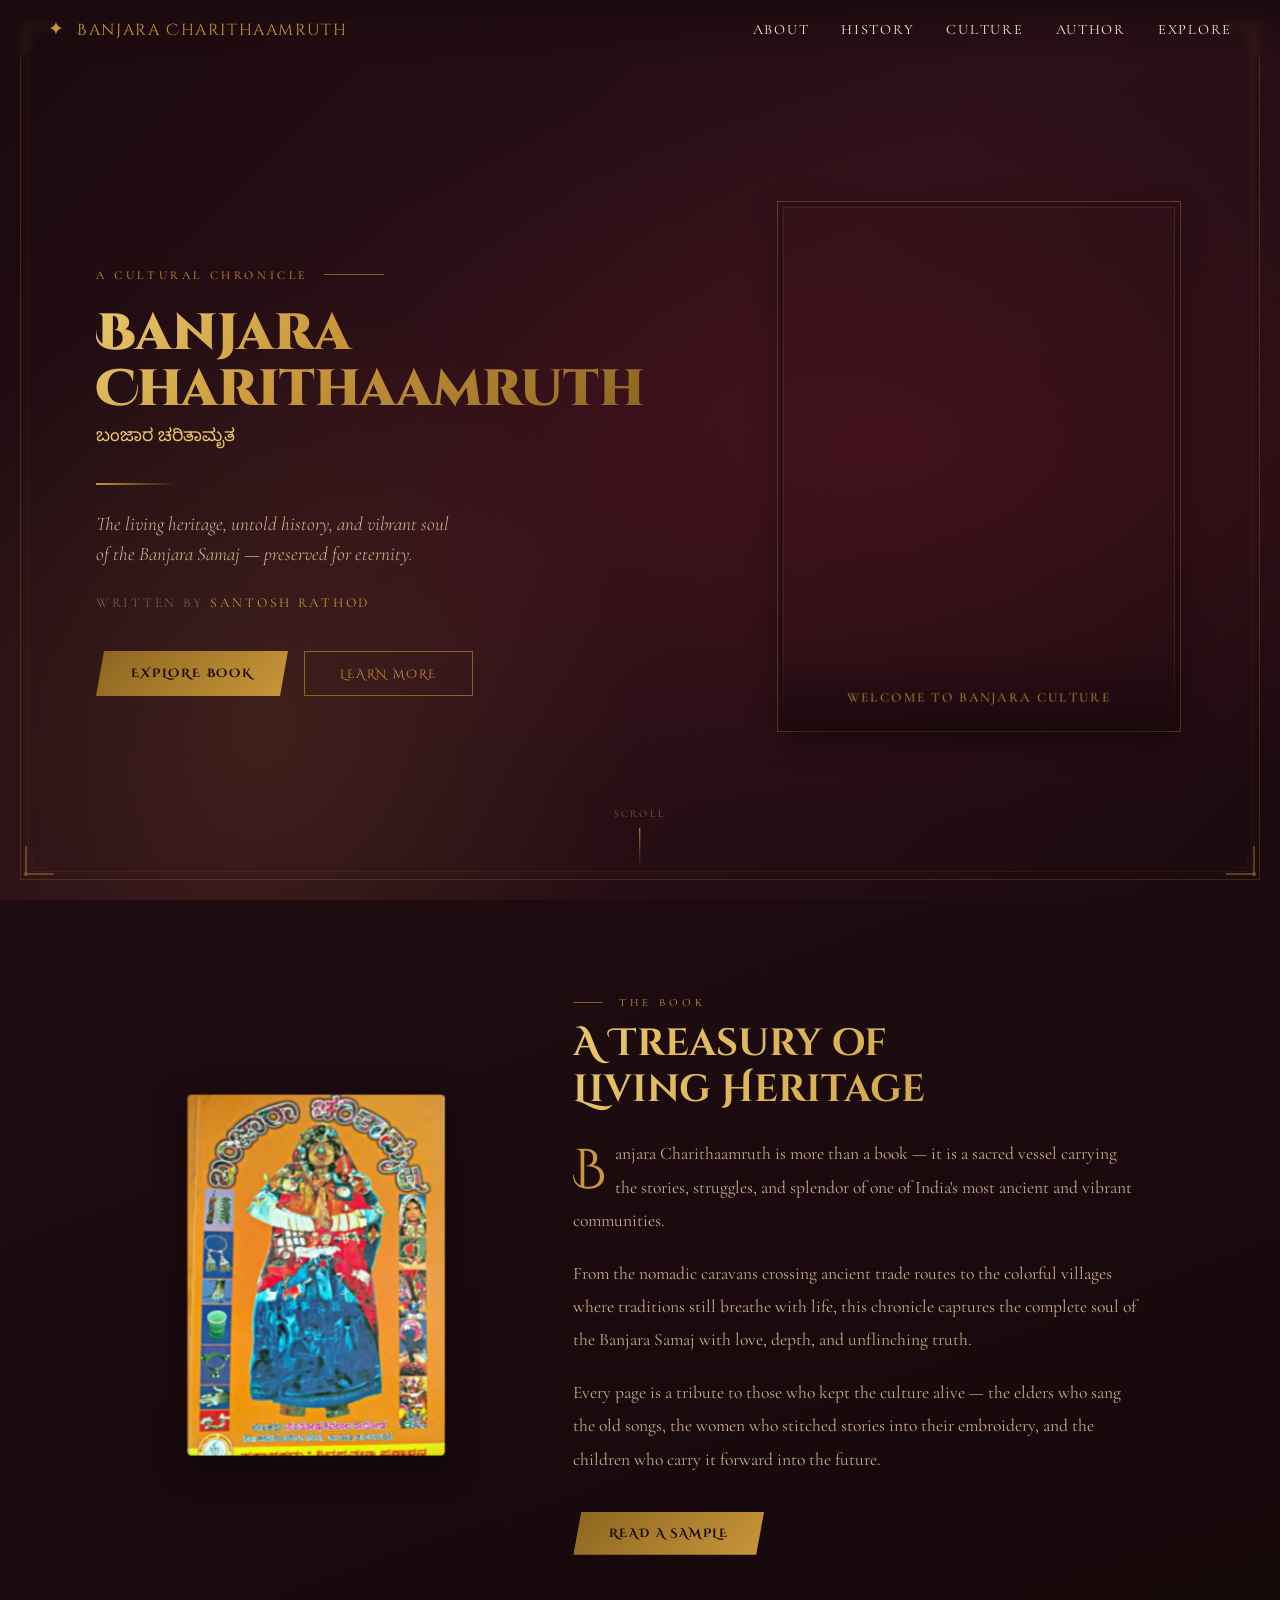
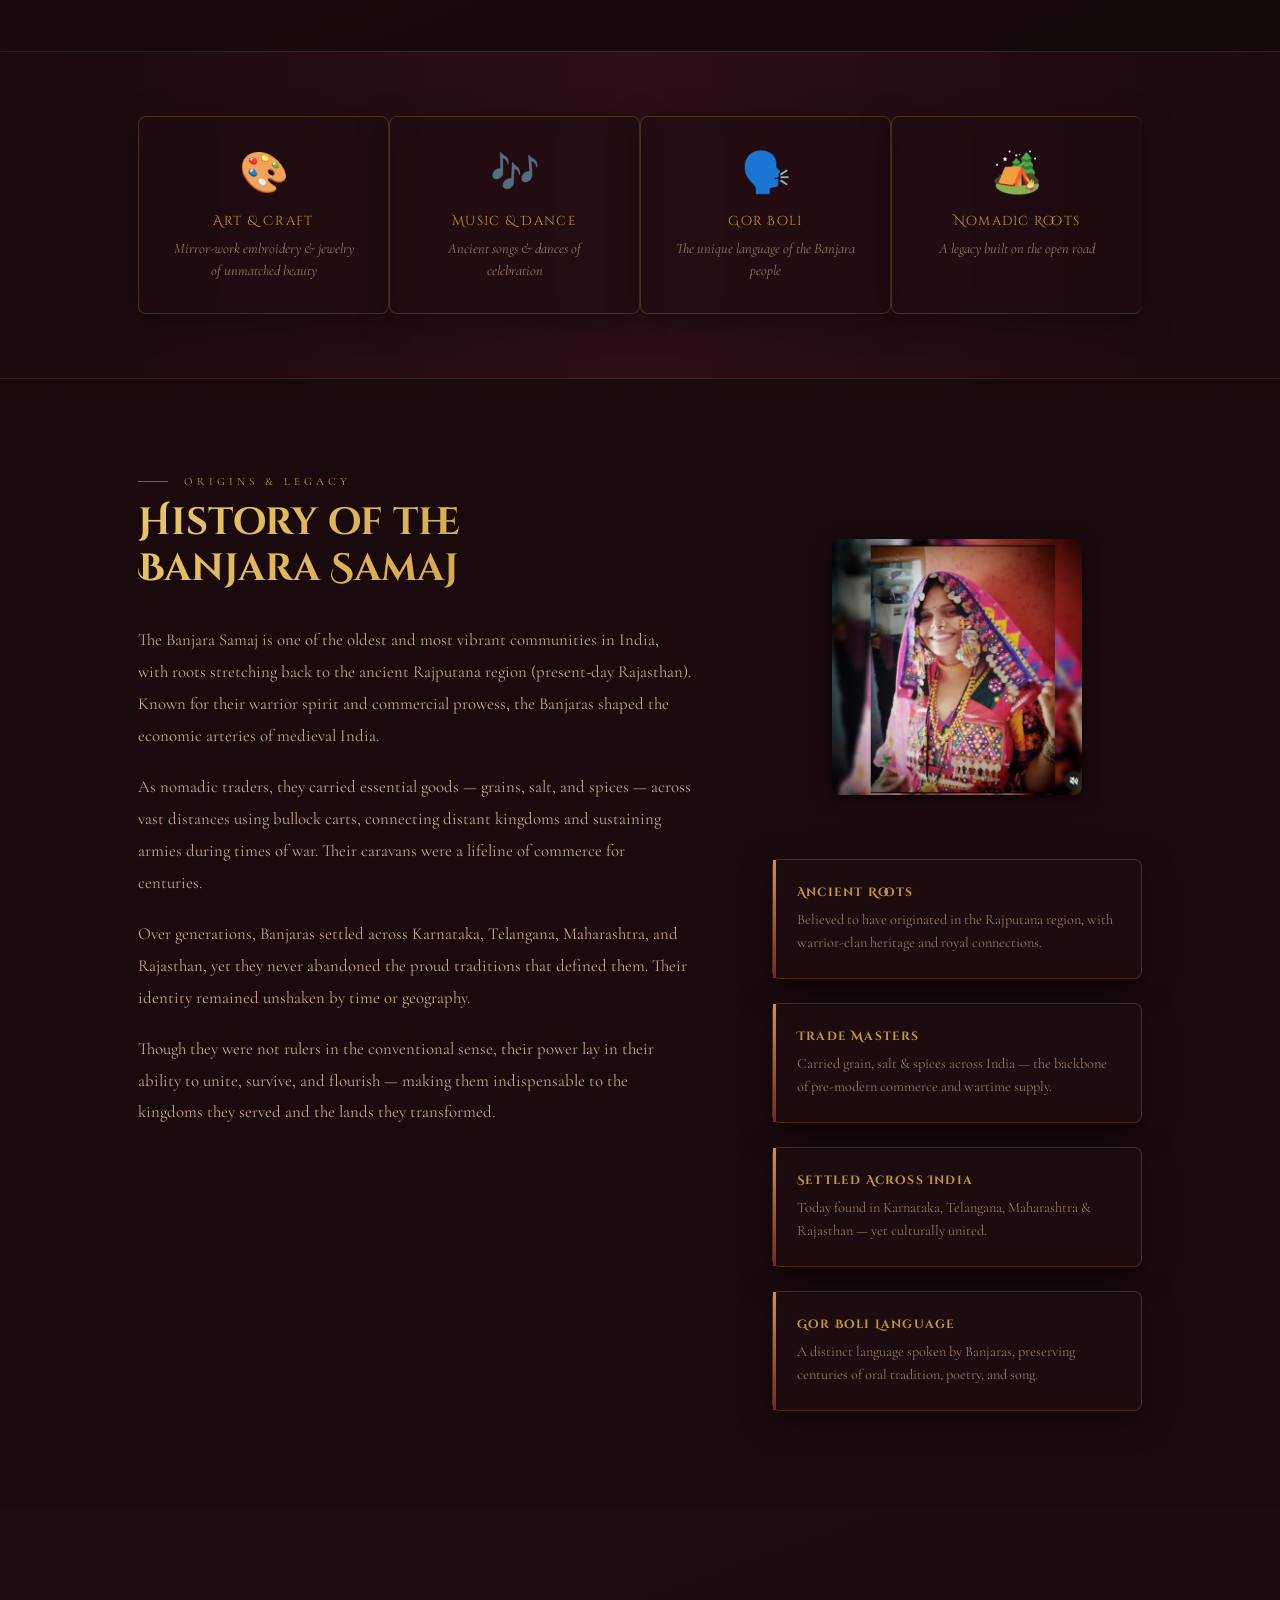
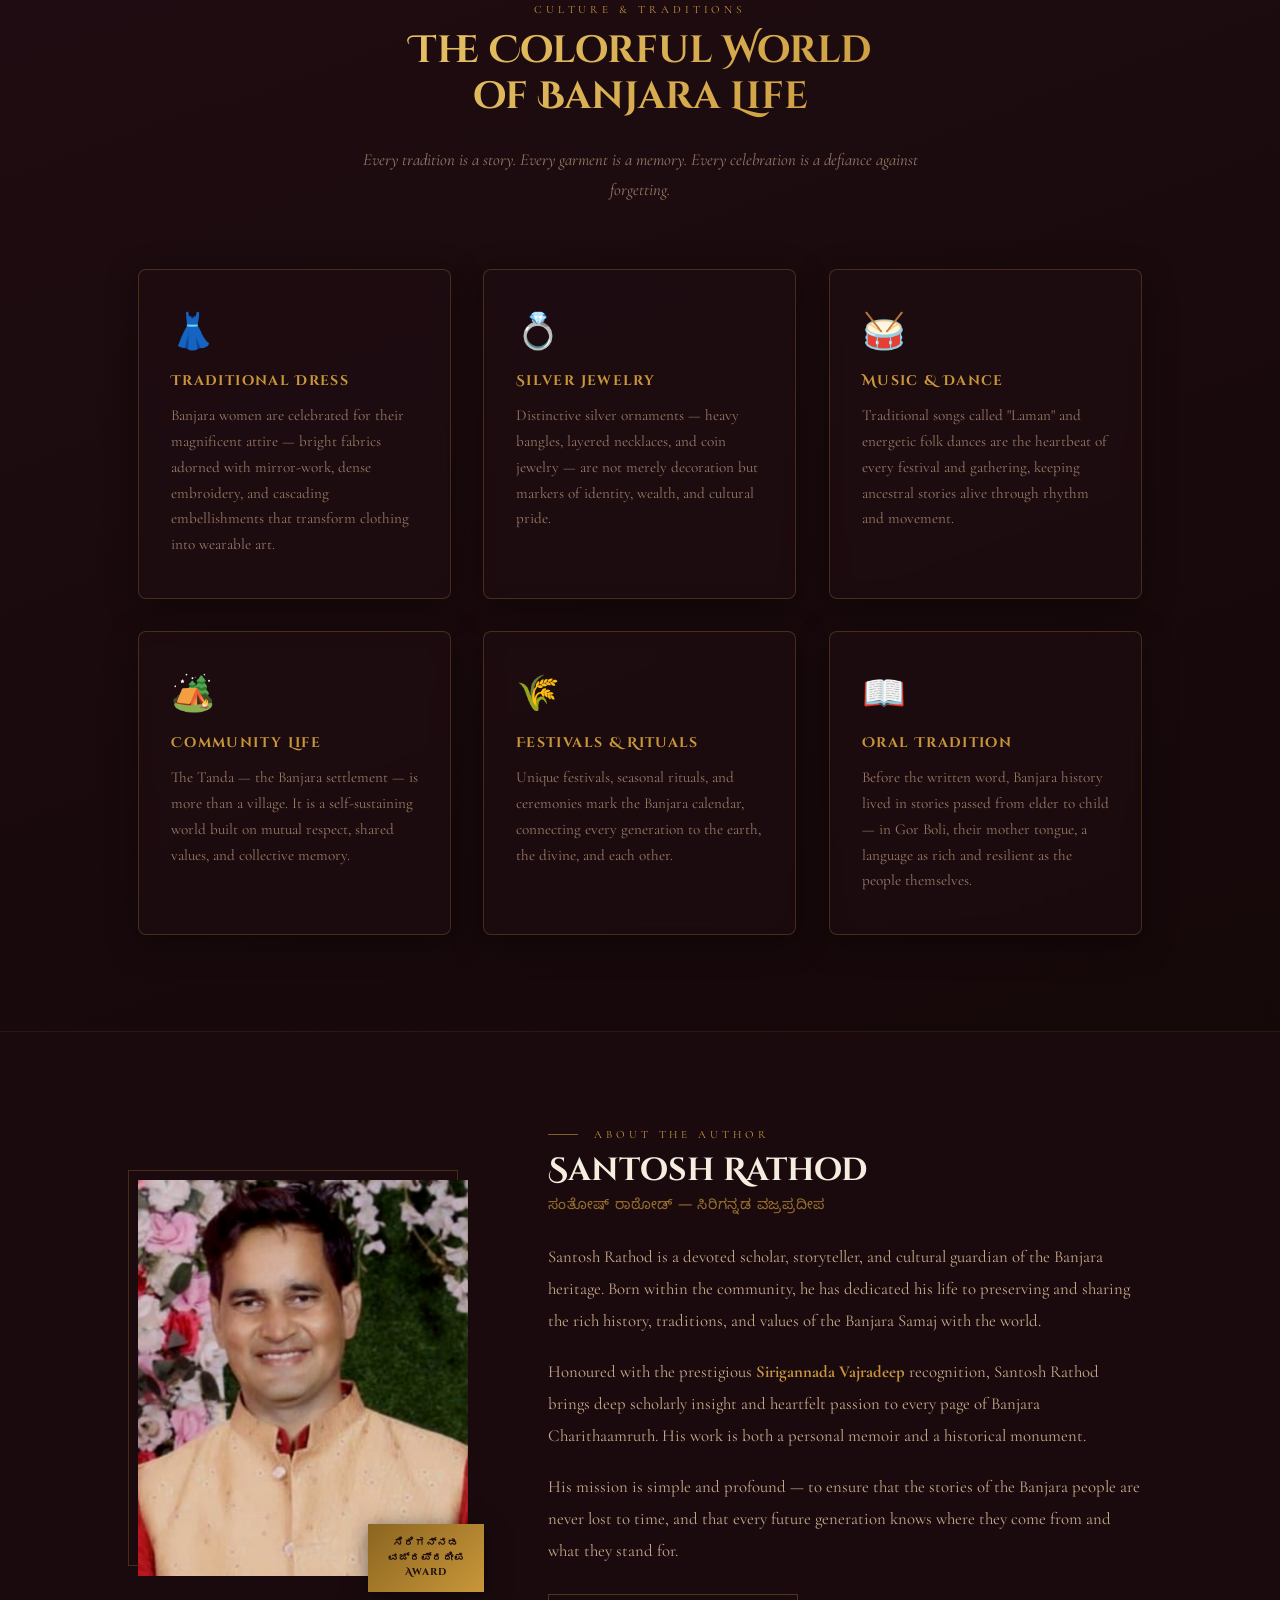
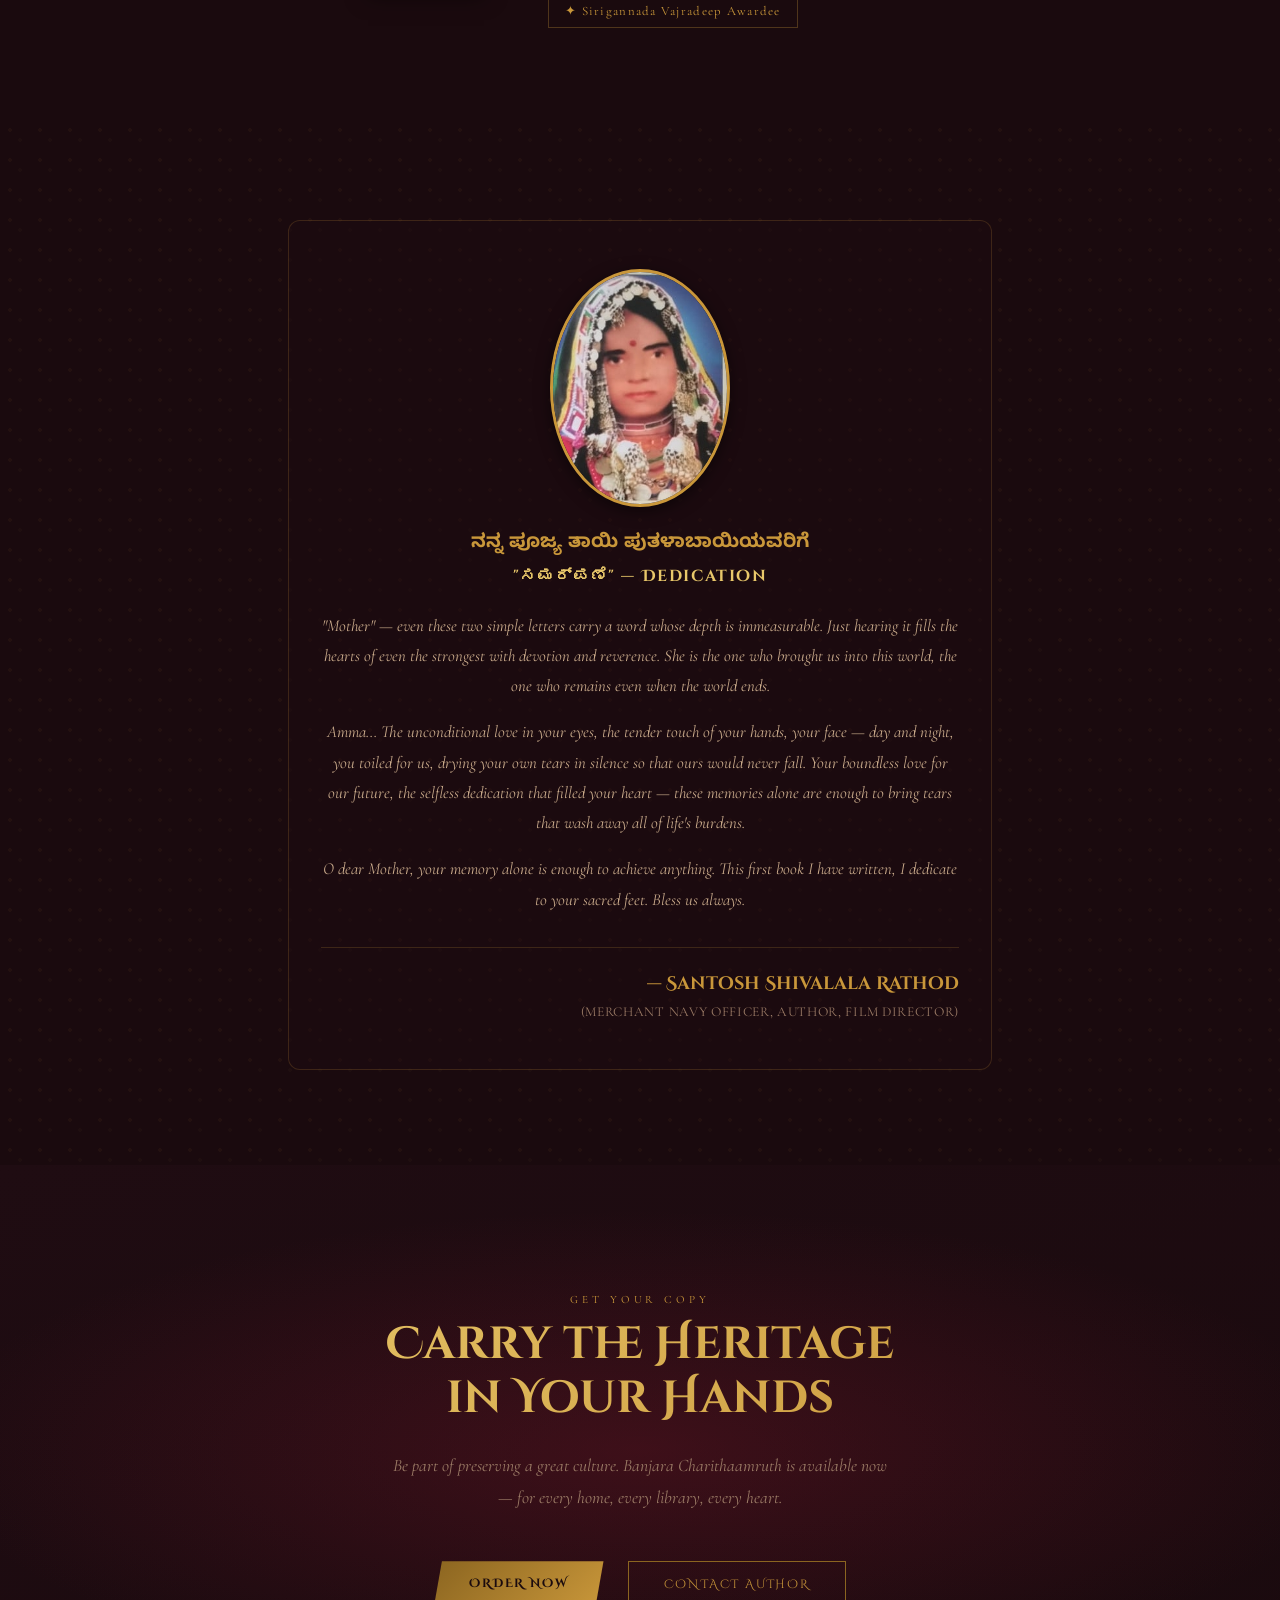
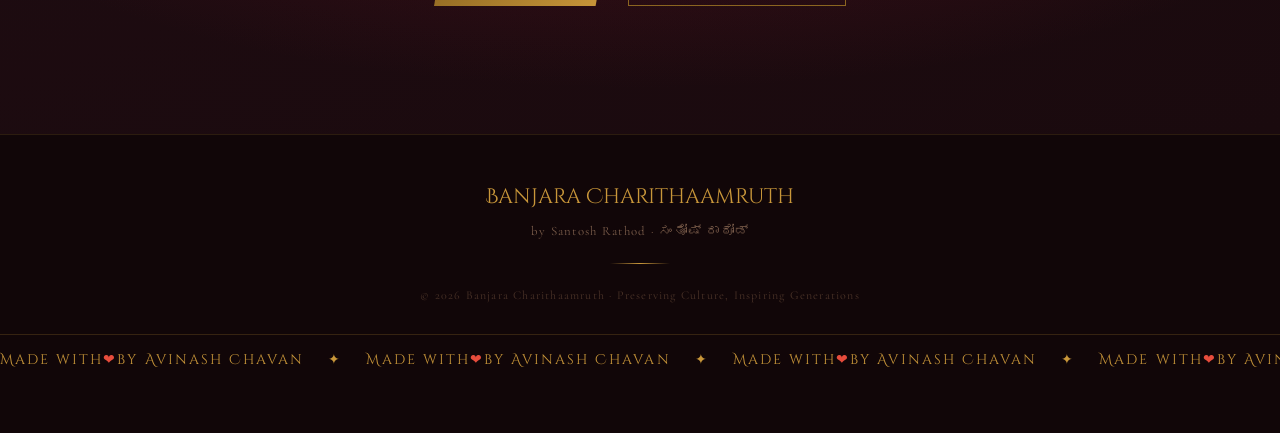
==== commit 75427ca0: "refactor: replace vertical marquee with horizontal implementation and reorganize dedication section " ====
--- a/Banjara_Charithamaruth.html
+++ b/Banjara_Charithamaruth.html
@@ -1120,38 +1120,28 @@
             }
         }
 
-        /* ── VERTICAL MARQUEE ── */
-        .vertical-marquee-container {
-            position: fixed;
-            top: 0;
-            right: 0;
-            width: 35px;
-            height: 100vh;
-            background: rgba(17, 6, 8, 0.9);
-            border-left: 1px solid rgba(201, 151, 58, 0.3);
-            z-index: 1000;
+        /* ── HORIZONTAL MARQUEE ── */
+        @keyframes marqueeHorizontal {
+            0% { transform: translateX(0); }
+            100% { transform: translateX(-50%); }
+        }
+        
+        .horizontal-marquee-container {
             overflow: hidden;
-            backdrop-filter: blur(4px);
+            margin-top: 2rem;
+            border-top: 1px solid rgba(201, 151, 58, 0.2);
+            padding: 1rem 0;
+            width: 100%;
+        }
+
+        .horizontal-marquee {
             display: flex;
-            align-items: center;
-        }
-
-        .marquee-content {
-            display: flex;
-            flex-direction: column;
             white-space: nowrap;
-            writing-mode: vertical-rl;
-            text-orientation: mixed;
+            animation: marqueeHorizontal 25s linear infinite;
             font-family: 'Cinzel Decorative', cursive;
-            font-size: 0.8rem;
-            color: rgba(201, 151, 58, 0.8);
+            font-size: 0.85rem;
+            color: var(--gold);
             letter-spacing: 0.15em;
-            animation: marqueeScroll 25s linear infinite;
-        }
-
-        @keyframes marqueeScroll {
-            0% { transform: translateY(0); }
-            100% { transform: translateY(-50%); }
         }
 
         /* ── MODAL POPUP ── */
@@ -1280,37 +1270,12 @@
         .book-flip-back {
             transform: rotateY(180deg);
         }
-            font-size: 0.85rem;
-            color: var(--gold);
-            letter-spacing: 0.15em;
-        }
-        
-        @media (max-width: 900px) {
-            .vertical-marquee-container {
-                width: 25px;
-            }
-            .marquee-content {
-                font-size: 0.65rem;
-            }
-        }
+
     </style>
 </head>
 
 <body>
 
-    <!-- Vertical Marquee -->
-    <div class="vertical-marquee-container">
-        <div class="marquee-content">
-            <!-- First Set -->
-            Made with <span style="color: #e74c3c;">❤</span> by Avinash Chavan &nbsp;&nbsp;&nbsp;✦&nbsp;&nbsp;&nbsp; 
-            Made with <span style="color: #e74c3c;">❤</span> by Avinash Chavan &nbsp;&nbsp;&nbsp;✦&nbsp;&nbsp;&nbsp; 
-            Made with <span style="color: #e74c3c;">❤</span> by Avinash Chavan &nbsp;&nbsp;&nbsp;✦&nbsp;&nbsp;&nbsp; 
-            <!-- Second Set (Duplicate for seamless loop) -->
-            Made with <span style="color: #e74c3c;">❤</span> by Avinash Chavan &nbsp;&nbsp;&nbsp;✦&nbsp;&nbsp;&nbsp; 
-            Made with <span style="color: #e74c3c;">❤</span> by Avinash Chavan &nbsp;&nbsp;&nbsp;✦&nbsp;&nbsp;&nbsp; 
-            Made with <span style="color: #e74c3c;">❤</span> by Avinash Chavan &nbsp;&nbsp;&nbsp;✦&nbsp;&nbsp;&nbsp; 
-        </div>
-    </div>
 
     <!-- NAV -->
     <nav>
@@ -1586,27 +1551,31 @@
                         for.
                     </p>
                     <div class="author-badge">✦ Sirigannada Vajradeep Awardee</div>
-                    
-                    <!-- DEDICATION -->
-                    <div class="dedication-block reveal tilt-element" style="margin-top: 4rem; padding: 2.5rem 2rem; background: rgba(30, 12, 18, 0.4); border: 1px solid rgba(201,151,58,0.2); border-radius: 12px; text-align: center; position: relative;">
-                        <img src="santosh mummy.jpeg" alt="Santosh Mummy" class="small-img tilt-inner" style="max-width: 180px; border-radius: 50%; border: 3px solid var(--gold); margin: 0 auto 1.5rem auto;">
-                        <h3 style="font-family: 'Noto Sans Kannada', sans-serif; color: var(--gold); font-size: 1.2rem; margin-bottom: 0.5rem;">ನನ್ನ ಪೂಜ್ಯ ತಾಯಿ ಪುತಳಾಬಾಯಿಯವರಿಗೆ</h3>
-                        <h4 style="font-family: 'Cinzel Decorative', cursive; color: var(--gold-light); font-size: 1rem; margin-bottom: 1.5rem; letter-spacing: 0.1em;">"ಸಮರ್ಪಣೆ" — Dedication</h4>
-                        
-                        <p style="font-style: italic; margin-bottom: 1rem; font-size: 1.05rem; line-height: 1.8; color: #c8a98a;">
-                            "Mother" — even these two simple letters carry a word whose depth is immeasurable. Just hearing it fills the hearts of even the strongest with devotion and reverence. She is the one who brought us into this world, the one who remains even when the world ends.
-                        </p>
-                        <p style="font-style: italic; margin-bottom: 1rem; font-size: 1.05rem; line-height: 1.8; color: #c8a98a;">
-                            Amma... The unconditional love in your eyes, the tender touch of your hands, your face — day and night, you toiled for us, drying your own tears in silence so that ours would never fall. Your boundless love for our future, the selfless dedication that filled your heart — these memories alone are enough to bring tears that wash away all of life's burdens.
-                        </p>
-                        <p style="font-style: italic; margin-bottom: 2rem; font-size: 1.05rem; line-height: 1.8; color: #c8a98a;">
-                            O dear Mother, your memory alone is enough to achieve anything. This first book I have written, I dedicate to your sacred feet. Bless us always.
-                        </p>
-                        <div style="text-align: right; border-top: 1px solid rgba(201,151,58,0.2); padding-top: 1.5rem; margin-top: 1.5rem;">
-                            <strong style="color: var(--gold); display: block; font-family: 'Cinzel Decorative', cursive; font-size: 1.1rem; margin-bottom: 0.3rem;">— Santosh Shivalala Rathod</strong>
-                            <span style="font-size: 0.85rem; color: #9a7a65; letter-spacing: 0.05em; text-transform: uppercase;">(Merchant Navy Officer, Author, Film Director)</span>
-                        </div>
-                    </div>
+                </div>
+            </div>
+        </div>
+    </section>
+
+    <!-- DEDICATION SECTION -->
+    <section class="dedication-section" id="dedication">
+        <div class="container" style="max-width: 800px; margin: 0 auto;">
+            <div class="dedication-block reveal tilt-element" style="padding: 3rem 2rem; background: rgba(30, 12, 18, 0.4); border: 1px solid rgba(201,151,58,0.2); border-radius: 12px; text-align: center; position: relative;">
+                <img src="santosh mummy.jpeg" alt="Santosh Mummy" class="small-img tilt-inner" style="max-width: 180px; border-radius: 50%; border: 3px solid var(--gold); margin: 0 auto 1.5rem auto;">
+                <h3 style="font-family: 'Noto Sans Kannada', sans-serif; color: var(--gold); font-size: 1.2rem; margin-bottom: 0.5rem;">ನನ್ನ ಪೂಜ್ಯ ತಾಯಿ ಪುತಳಾಬಾಯಿಯವರಿಗೆ</h3>
+                <h4 style="font-family: 'Cinzel Decorative', cursive; color: var(--gold-light); font-size: 1rem; margin-bottom: 1.5rem; letter-spacing: 0.1em;">"ಸಮರ್ಪಣೆ" — Dedication</h4>
+                
+                <p style="font-style: italic; margin-bottom: 1rem; font-size: 1.05rem; line-height: 1.8; color: #c8a98a;">
+                    "Mother" — even these two simple letters carry a word whose depth is immeasurable. Just hearing it fills the hearts of even the strongest with devotion and reverence. She is the one who brought us into this world, the one who remains even when the world ends.
+                </p>
+                <p style="font-style: italic; margin-bottom: 1rem; font-size: 1.05rem; line-height: 1.8; color: #c8a98a;">
+                    Amma... The unconditional love in your eyes, the tender touch of your hands, your face — day and night, you toiled for us, drying your own tears in silence so that ours would never fall. Your boundless love for our future, the selfless dedication that filled your heart — these memories alone are enough to bring tears that wash away all of life's burdens.
+                </p>
+                <p style="font-style: italic; margin-bottom: 2rem; font-size: 1.05rem; line-height: 1.8; color: #c8a98a;">
+                    O dear Mother, your memory alone is enough to achieve anything. This first book I have written, I dedicate to your sacred feet. Bless us always.
+                </p>
+                <div style="text-align: right; border-top: 1px solid rgba(201,151,58,0.2); padding-top: 1.5rem; margin-top: 1.5rem;">
+                    <strong style="color: var(--gold); display: block; font-family: 'Cinzel Decorative', cursive; font-size: 1.1rem; margin-bottom: 0.3rem;">— Santosh Shivalala Rathod</strong>
+                    <span style="font-size: 0.85rem; color: #9a7a65; letter-spacing: 0.05em; text-transform: uppercase;">(Merchant Navy Officer, Author, Film Director)</span>
                 </div>
             </div>
         </div>
@@ -1632,6 +1601,22 @@
         <div class="footer-sub">by Santosh Rathod · ಸಂತೋಷ್ ರಾಠೋಡ್</div>
         <div class="footer-divider"></div>
         <div class="footer-copy">© 2026 Banjara Charithaamruth · Preserving Culture, Inspiring Generations</div>
+
+        <!-- Horizontal Marquee -->
+        <div class="horizontal-marquee-container">
+            <div class="horizontal-marquee">
+                <!-- First Set -->
+                Made with <span style="color: #e74c3c;">❤</span> by Avinash Chavan &nbsp;&nbsp;&nbsp;✦&nbsp;&nbsp;&nbsp;
+                Made with <span style="color: #e74c3c;">❤</span> by Avinash Chavan &nbsp;&nbsp;&nbsp;✦&nbsp;&nbsp;&nbsp;
+                Made with <span style="color: #e74c3c;">❤</span> by Avinash Chavan &nbsp;&nbsp;&nbsp;✦&nbsp;&nbsp;&nbsp;
+                Made with <span style="color: #e74c3c;">❤</span> by Avinash Chavan &nbsp;&nbsp;&nbsp;✦&nbsp;&nbsp;&nbsp;
+                <!-- Second Set (Duplicate for seamless loop) -->
+                Made with <span style="color: #e74c3c;">❤</span> by Avinash Chavan &nbsp;&nbsp;&nbsp;✦&nbsp;&nbsp;&nbsp;
+                Made with <span style="color: #e74c3c;">❤</span> by Avinash Chavan &nbsp;&nbsp;&nbsp;✦&nbsp;&nbsp;&nbsp;
+                Made with <span style="color: #e74c3c;">❤</span> by Avinash Chavan &nbsp;&nbsp;&nbsp;✦&nbsp;&nbsp;&nbsp;
+                Made with <span style="color: #e74c3c;">❤</span> by Avinash Chavan &nbsp;&nbsp;&nbsp;✦&nbsp;&nbsp;&nbsp;
+            </div>
+        </div>
     </footer>
 
     <!-- POPUP MODAL -->
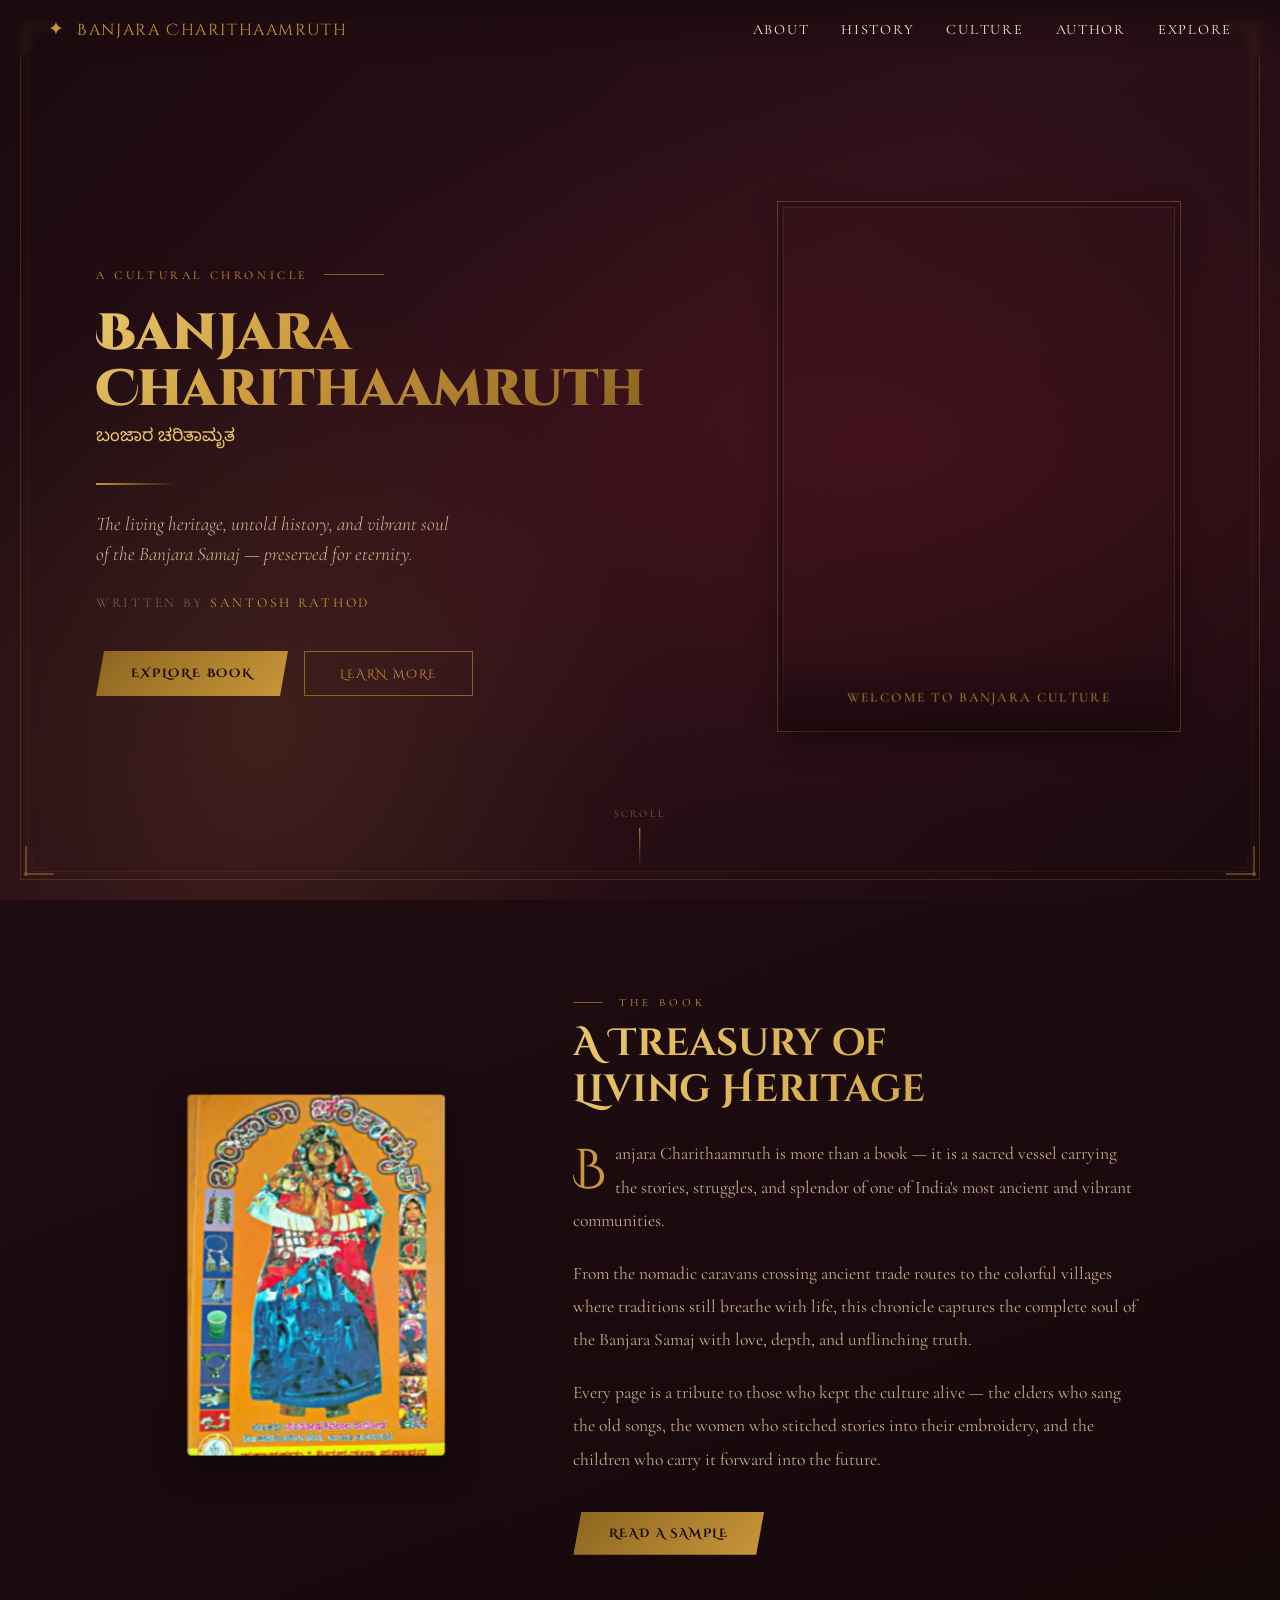
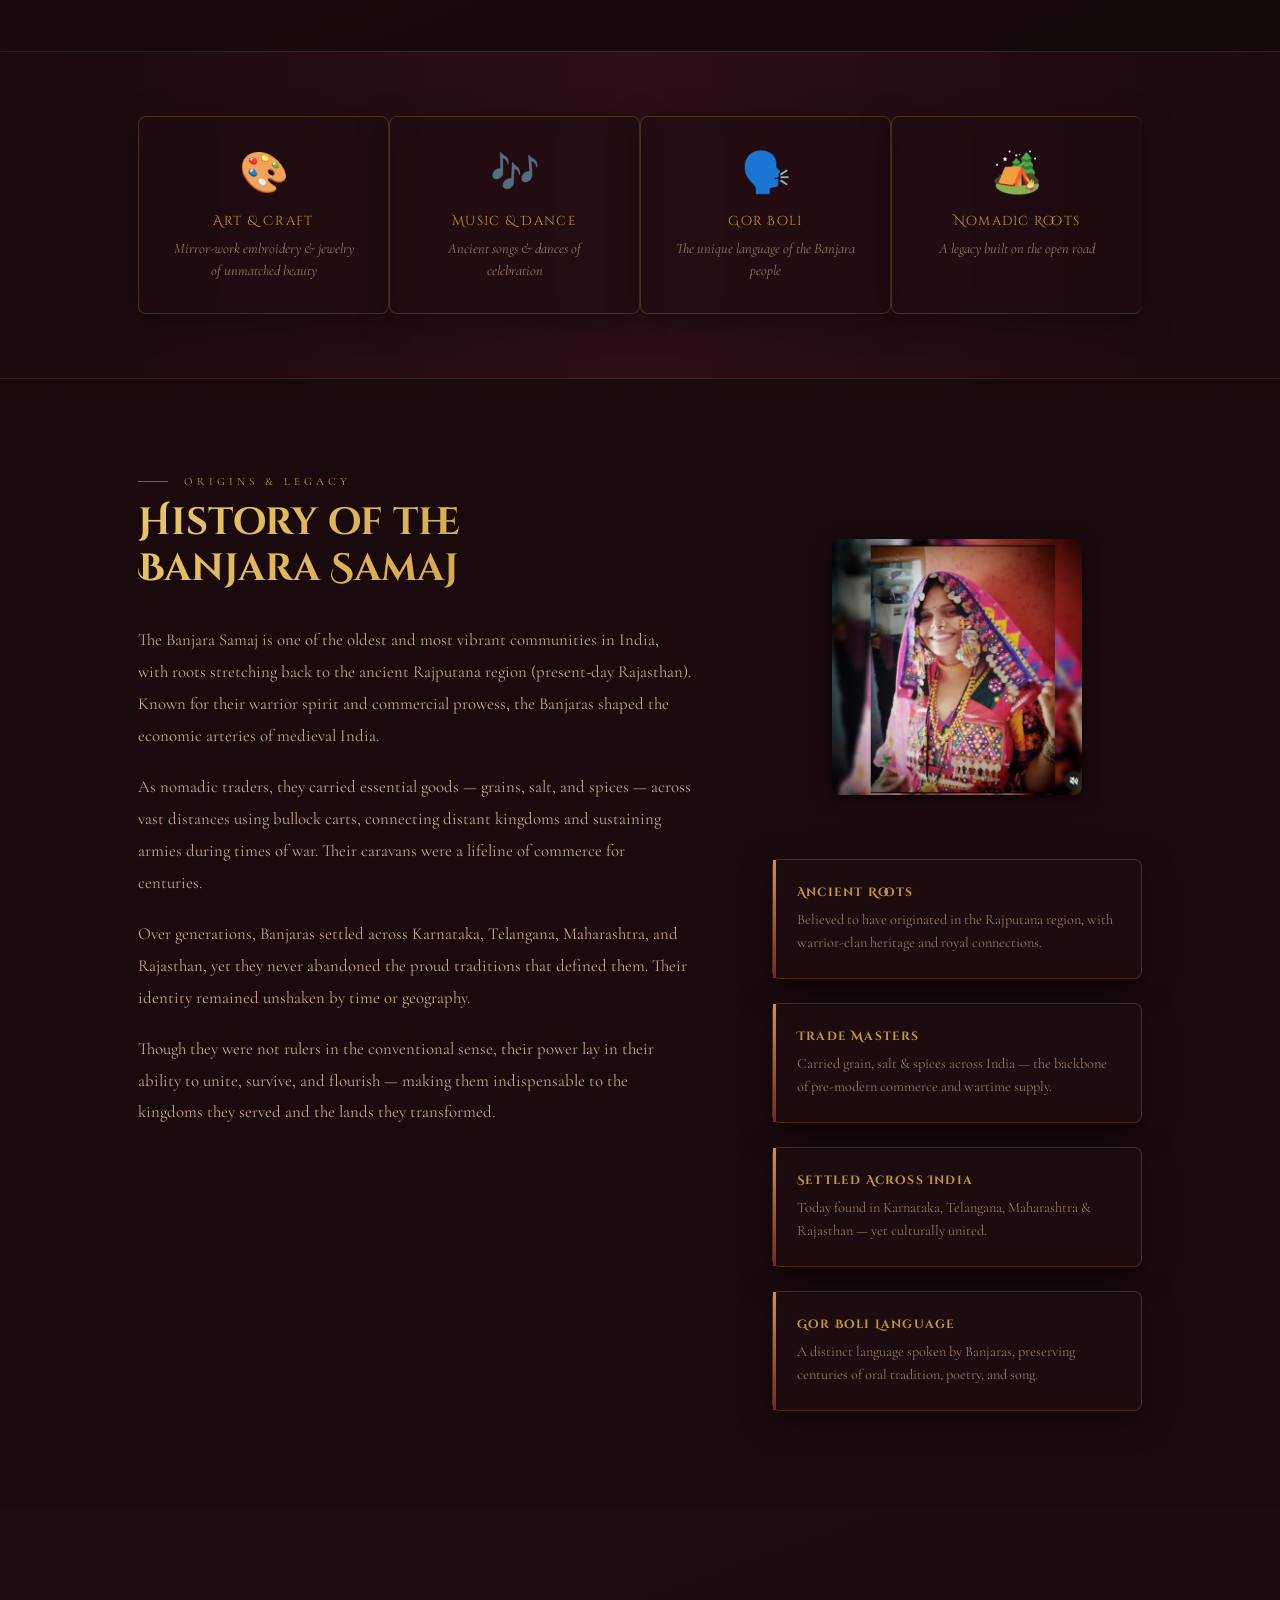
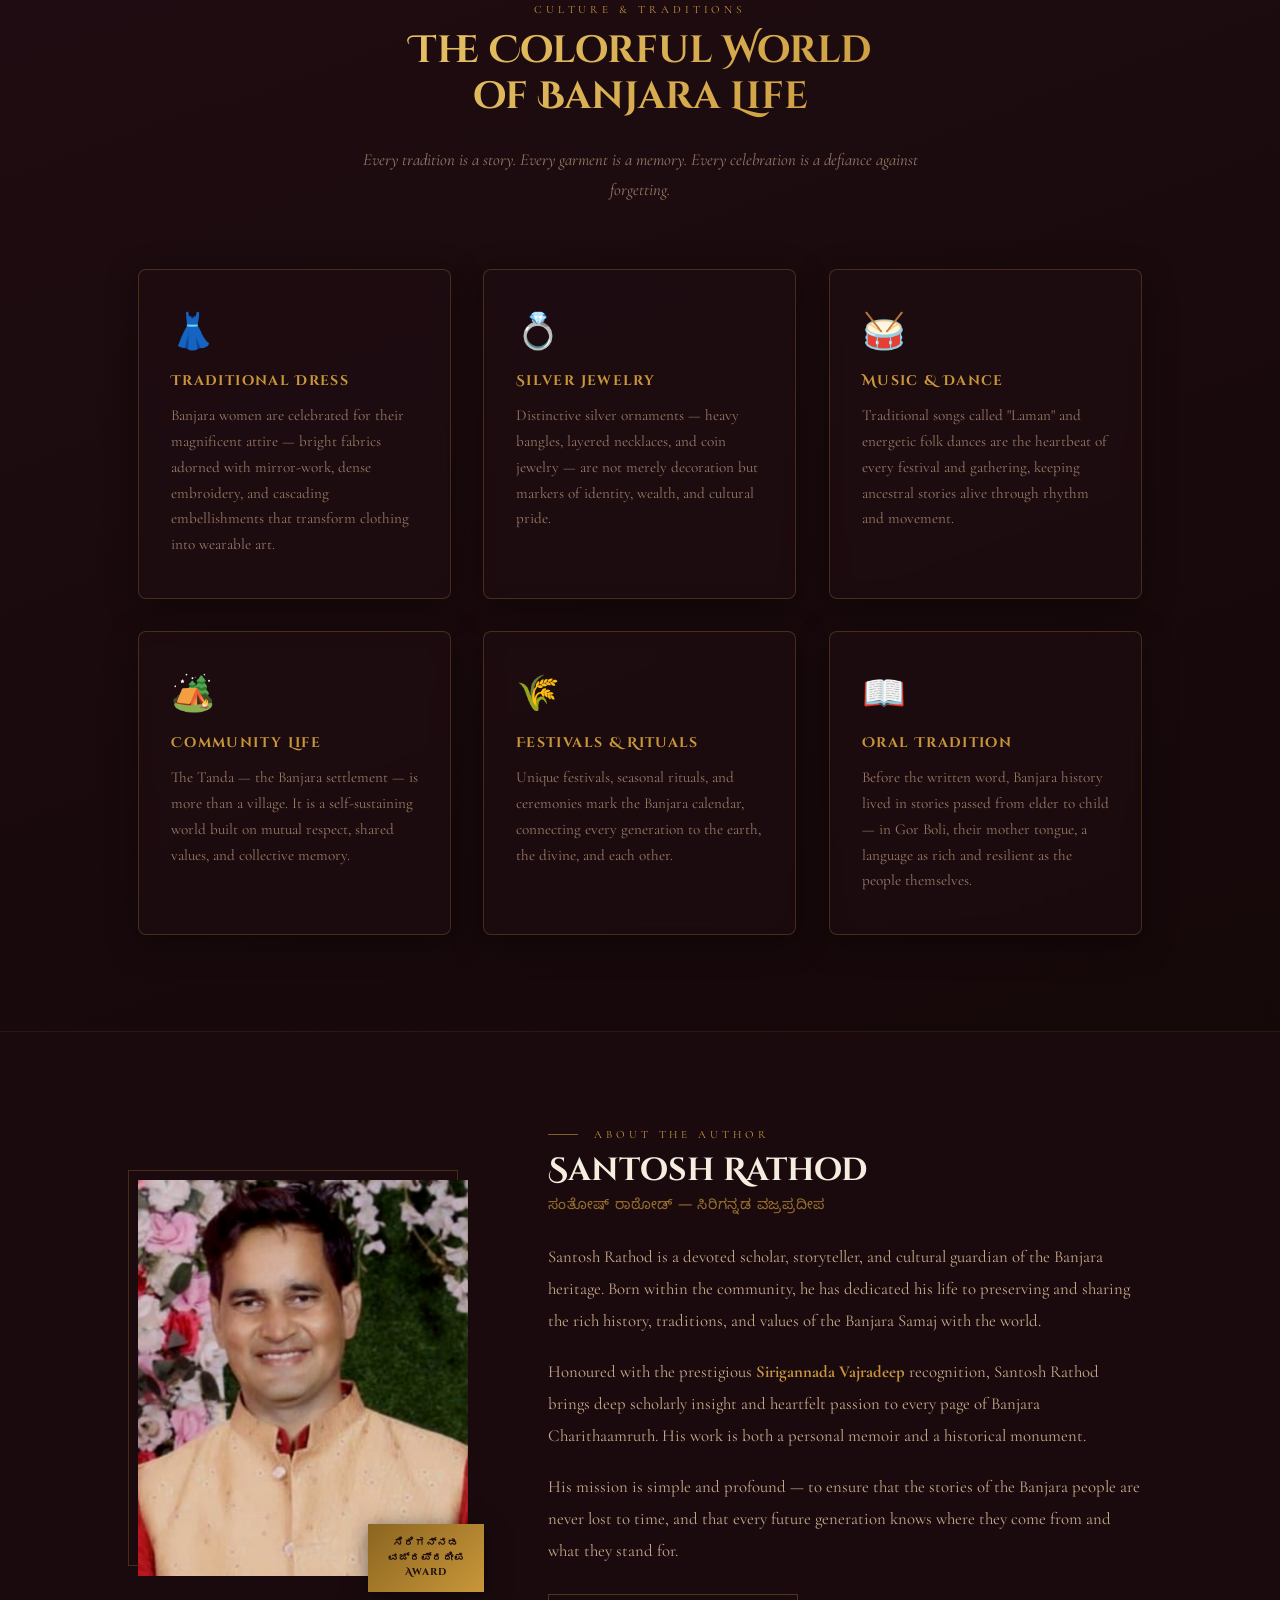
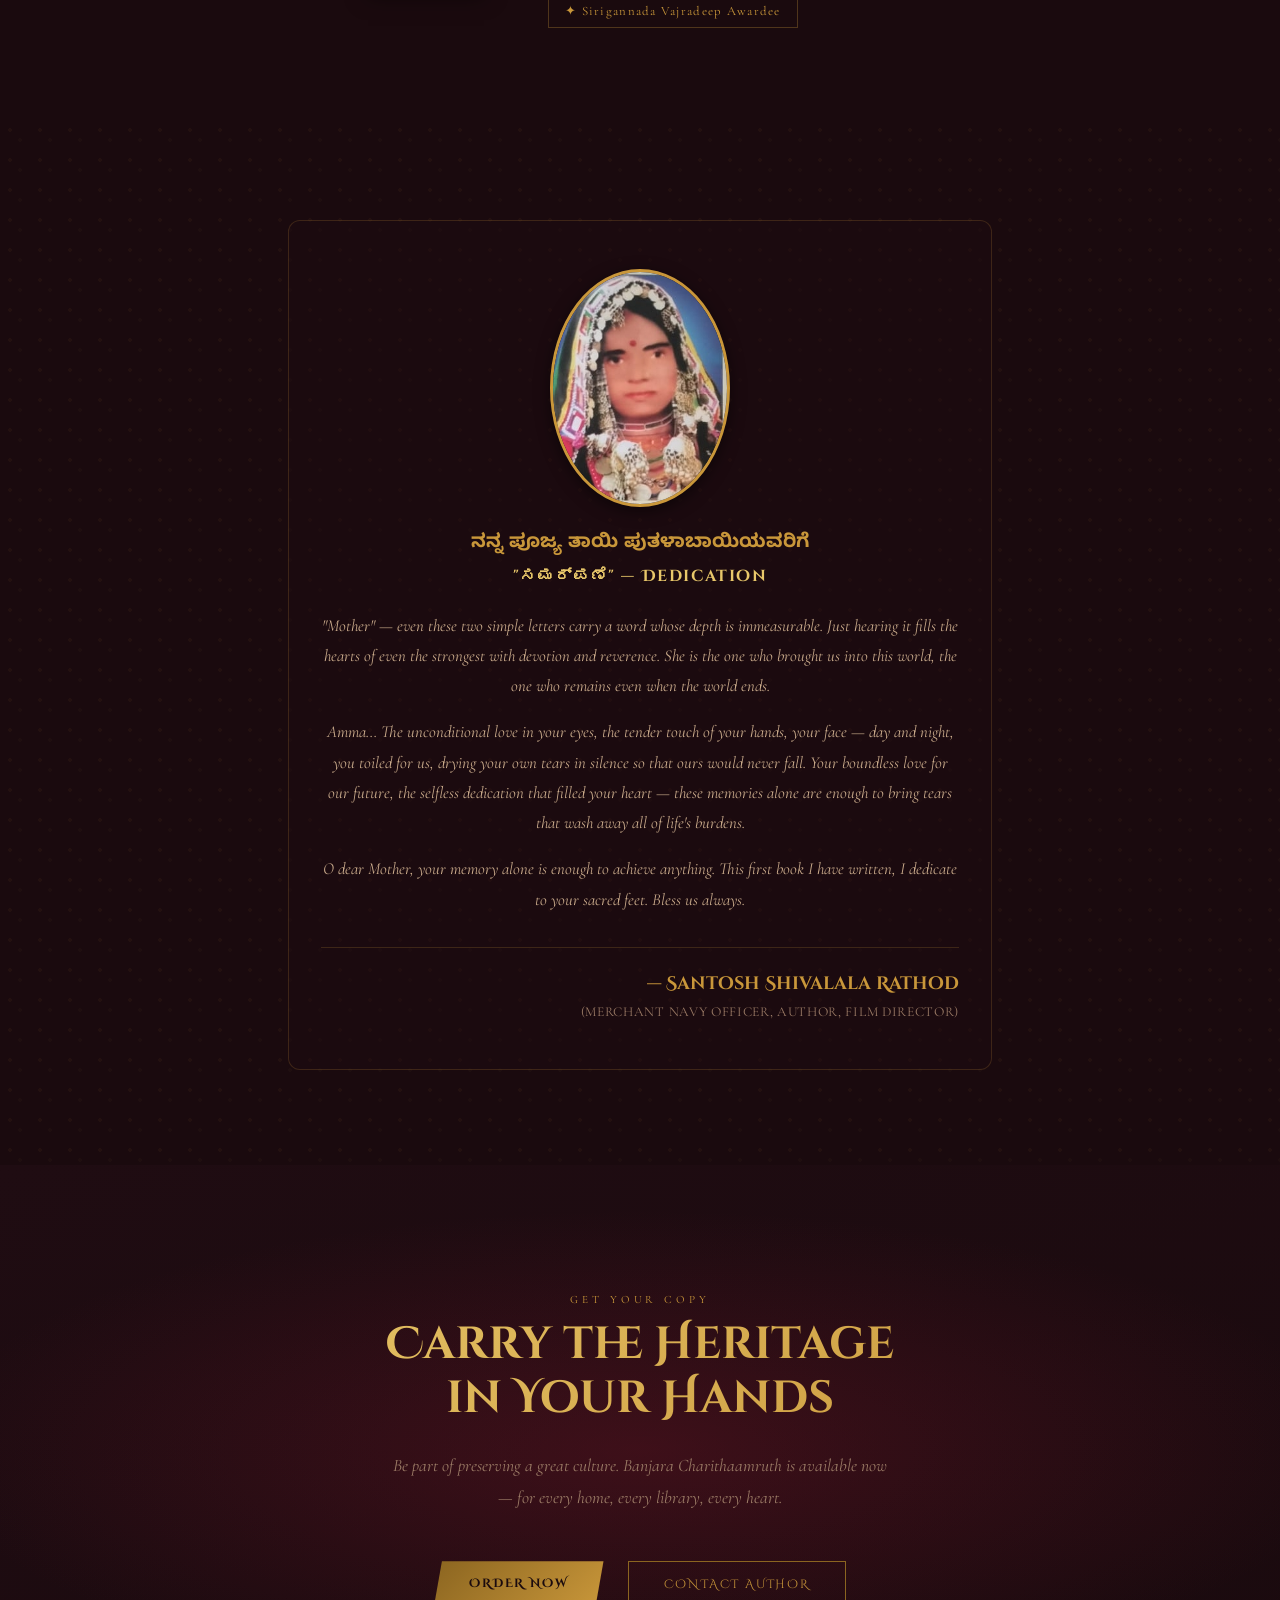
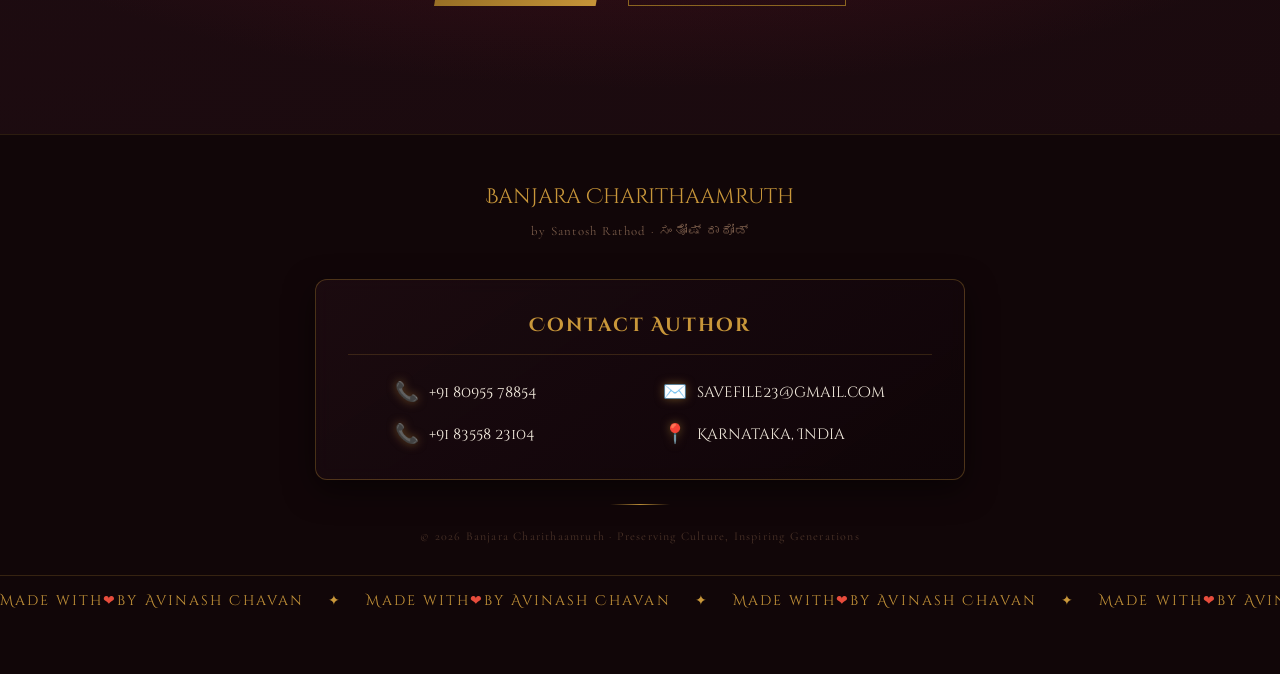
==== commit 2d07e30d: "feat: add author contact information card to the footer section" ====
--- a/Banjara_Charithamaruth.html
+++ b/Banjara_Charithamaruth.html
@@ -1599,6 +1599,32 @@
     <footer>
         <div class="footer-logo">Banjara Charithaamruth</div>
         <div class="footer-sub">by Santosh Rathod · ಸಂತೋಷ್ ರಾಠೋಡ್</div>
+        
+        <div class="footer-contact-card reveal tilt-element" style="max-width: 650px; margin: 2.5rem auto 1.5rem auto; padding: 2rem; background: linear-gradient(145deg, rgba(30, 12, 18, 0.8), rgba(15, 5, 8, 0.9)); border: 1px solid rgba(201, 151, 58, 0.3); border-radius: 12px; box-shadow: 0 10px 30px rgba(0,0,0,0.5); backdrop-filter: blur(8px);">
+            <h3 class="tilt-inner" style="font-family: 'Cinzel Decorative', cursive; color: var(--gold); font-size: 1.2rem; margin-bottom: 1.5rem; text-align: center; letter-spacing: 0.1em; border-bottom: 1px solid rgba(201,151,58,0.2); padding-bottom: 1rem;">Contact Author</h3>
+            <div class="tilt-inner" style="display: flex; justify-content: space-around; align-items: center; flex-wrap: wrap; gap: 2rem; font-family: 'Cinzel Decorative', cursive; font-size: 0.95rem;">
+                
+                <div style="display: flex; flex-direction: column; gap: 1rem; align-items: flex-start;">
+                    <a href="tel:+918095578854" style="color: var(--cream); text-decoration: none; display: flex; align-items: center; gap: 10px; transition: all 0.3s;" onmouseover="this.style.color='var(--gold)'; this.style.transform='translateX(5px)'" onmouseout="this.style.color='var(--cream)'; this.style.transform='translateX(0)'">
+                        <span style="font-size: 1.2rem; filter: drop-shadow(0 0 5px rgba(201,151,58,0.5));">📞</span> <span>+91 80955 78854</span>
+                    </a>
+                    <a href="tel:+918355823104" style="color: var(--cream); text-decoration: none; display: flex; align-items: center; gap: 10px; transition: all 0.3s;" onmouseover="this.style.color='var(--gold)'; this.style.transform='translateX(5px)'" onmouseout="this.style.color='var(--cream)'; this.style.transform='translateX(0)'">
+                        <span style="font-size: 1.2rem; filter: drop-shadow(0 0 5px rgba(201,151,58,0.5));">📞</span> <span>+91 83558 23104</span>
+                    </a>
+                </div>
+
+                <div style="display: flex; flex-direction: column; gap: 1rem; align-items: flex-start;">
+                    <a href="mailto:savefile23@gmail.com" style="color: var(--cream); text-decoration: none; display: flex; align-items: center; gap: 10px; transition: all 0.3s;" onmouseover="this.style.color='var(--gold)'; this.style.transform='translateX(5px)'" onmouseout="this.style.color='var(--cream)'; this.style.transform='translateX(0)'">
+                        <span style="font-size: 1.2rem; filter: drop-shadow(0 0 5px rgba(201,151,58,0.5));">✉️</span> <span style="text-transform: lowercase;">savefile23@gmail.com</span>
+                    </a>
+                    <a href="https://maps.google.com/?q=Karnataka,+India" target="_blank" rel="noopener noreferrer" style="color: var(--cream); text-decoration: none; display: flex; align-items: center; gap: 10px; transition: all 0.3s;" onmouseover="this.style.color='var(--gold)'; this.style.transform='translateX(5px)'" onmouseout="this.style.color='var(--cream)'; this.style.transform='translateX(0)'">
+                        <span style="font-size: 1.2rem; filter: drop-shadow(0 0 5px rgba(201,151,58,0.5));">📍</span> <span>Karnataka, India</span>
+                    </a>
+                </div>
+
+            </div>
+        </div>
+        
         <div class="footer-divider"></div>
         <div class="footer-copy">© 2026 Banjara Charithaamruth · Preserving Culture, Inspiring Generations</div>
 
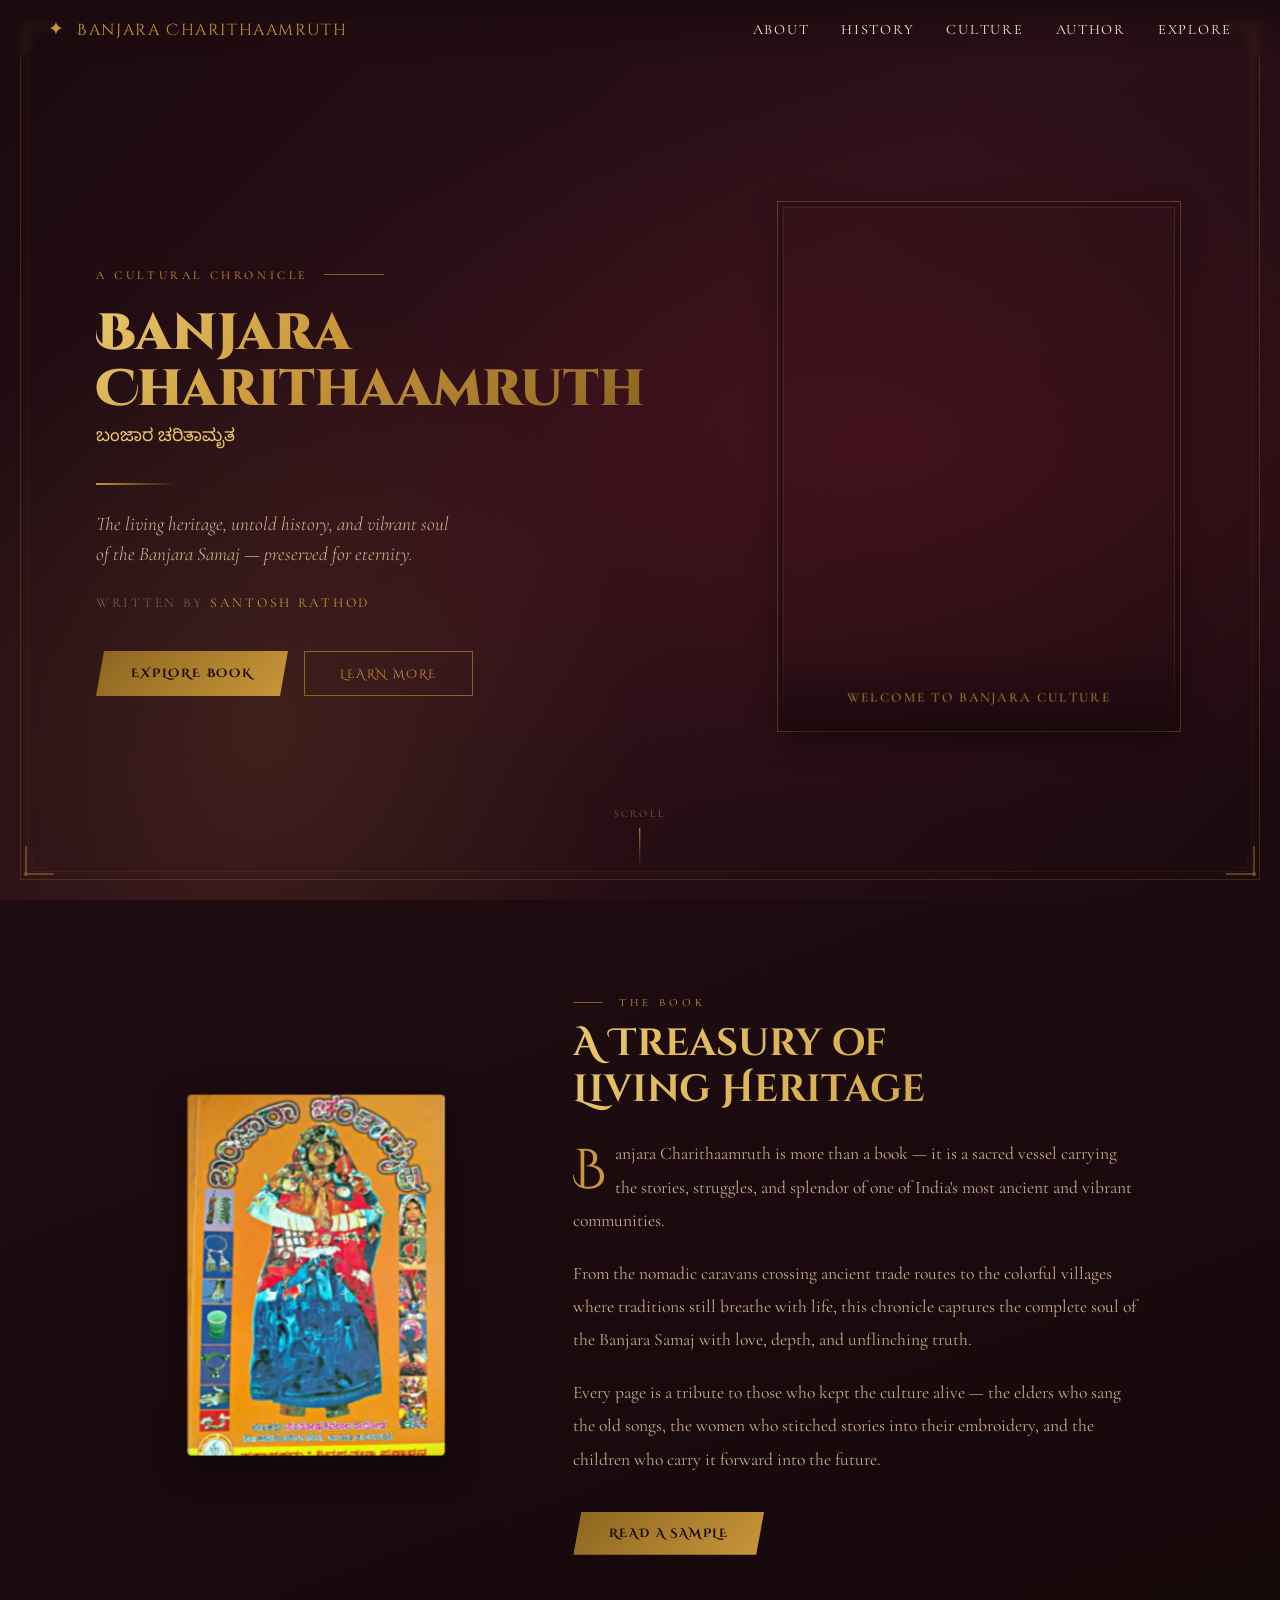
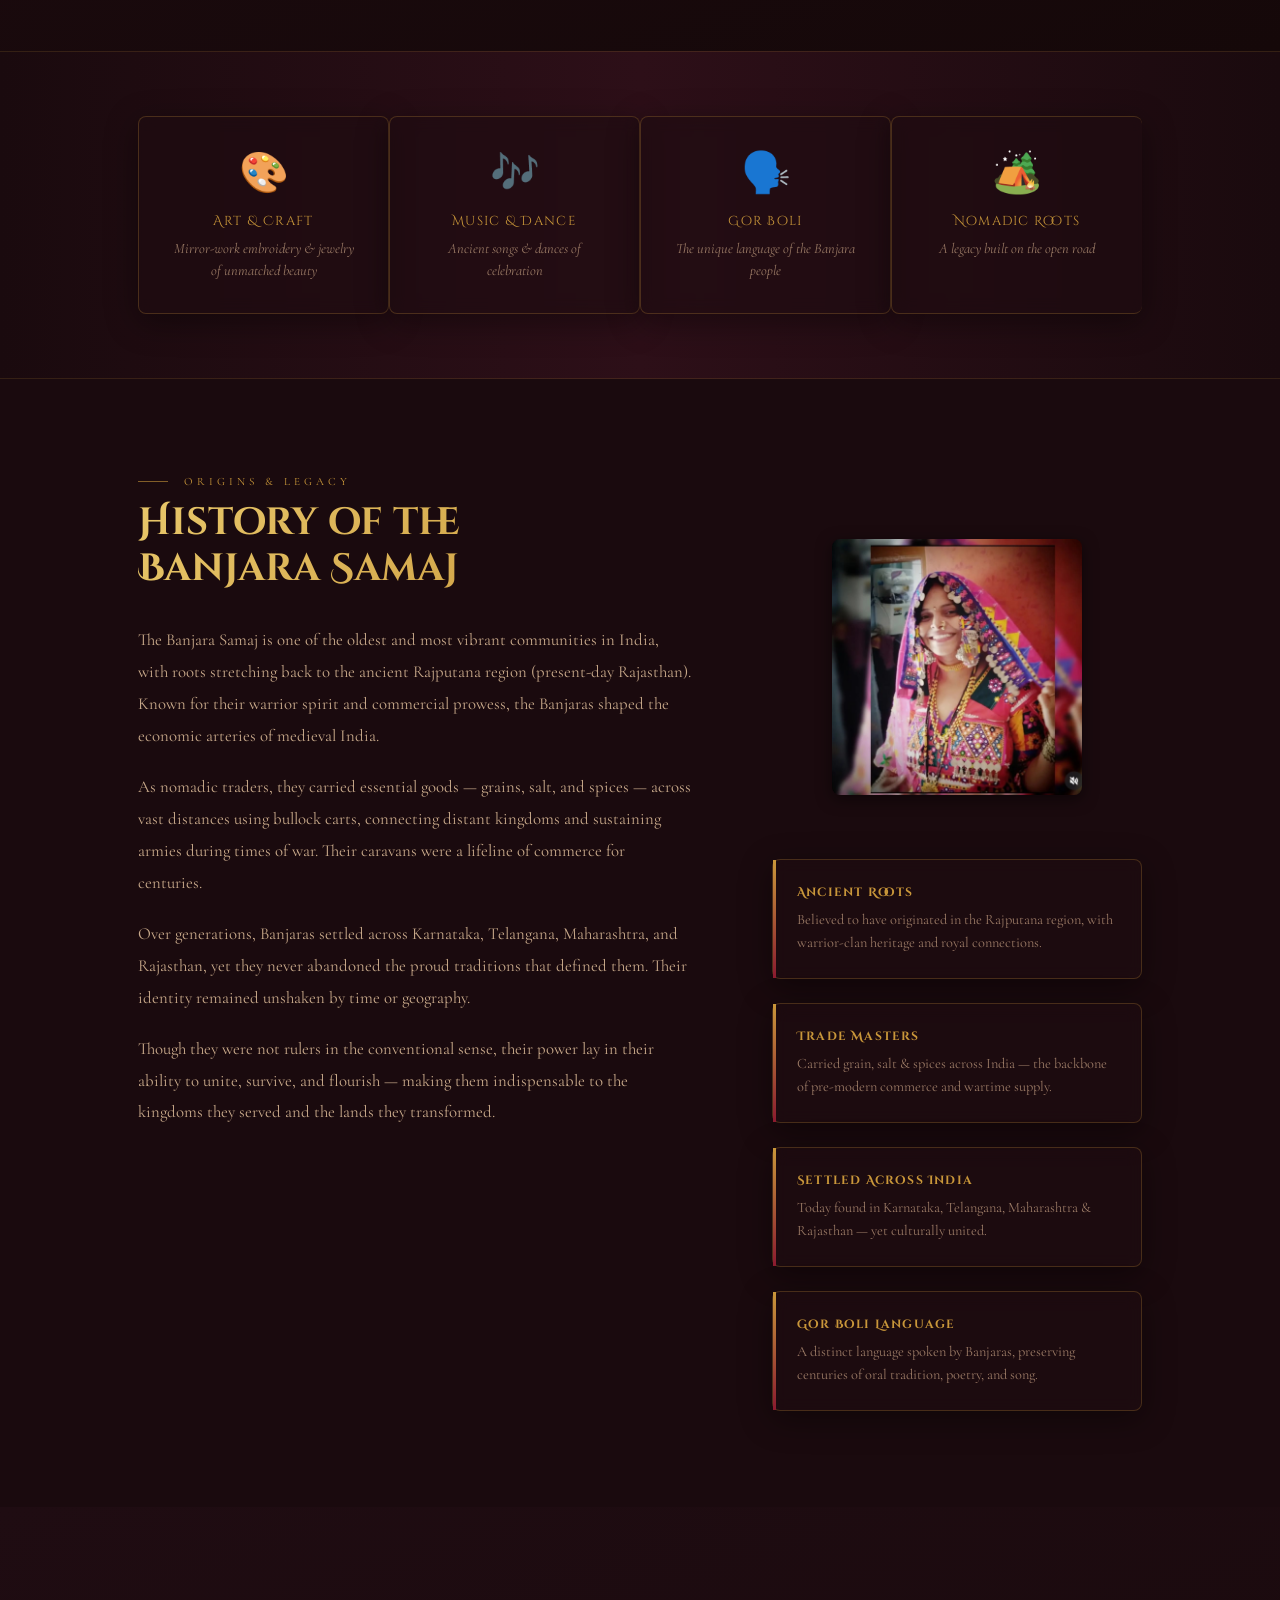
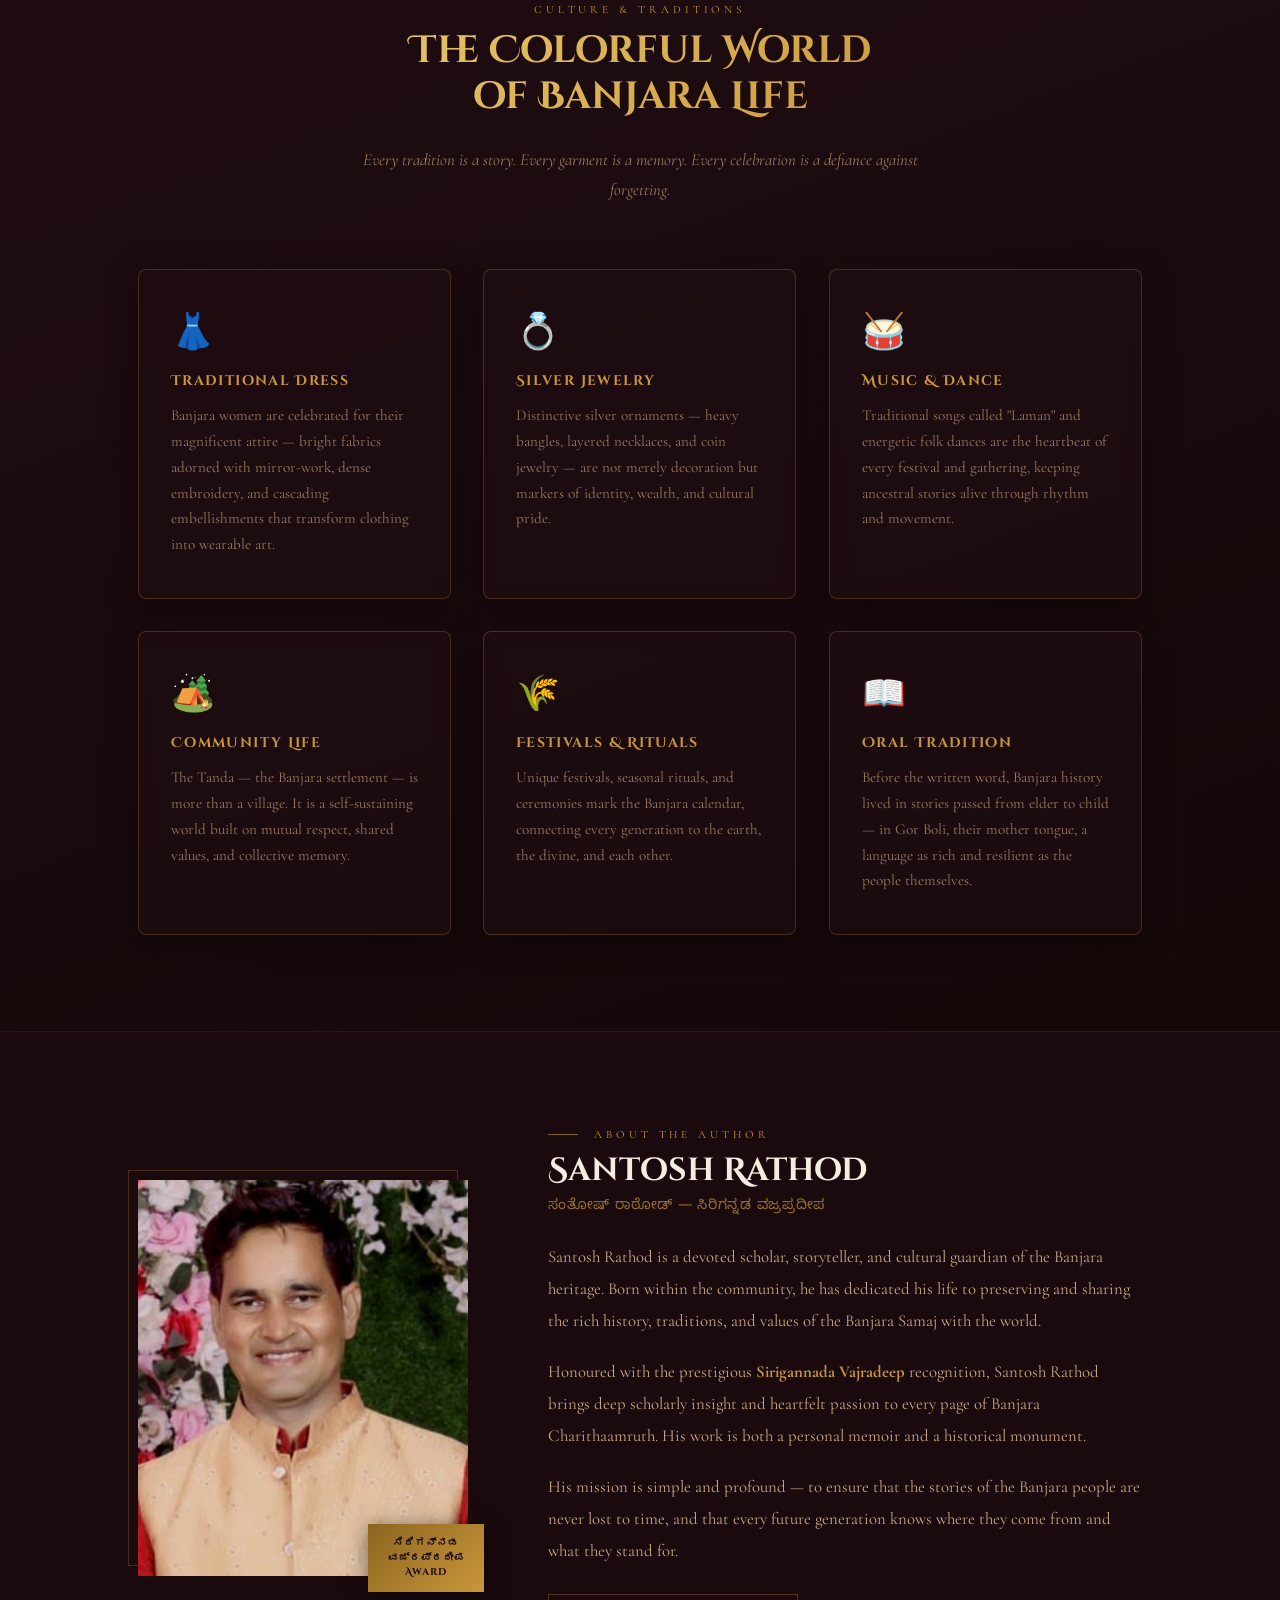
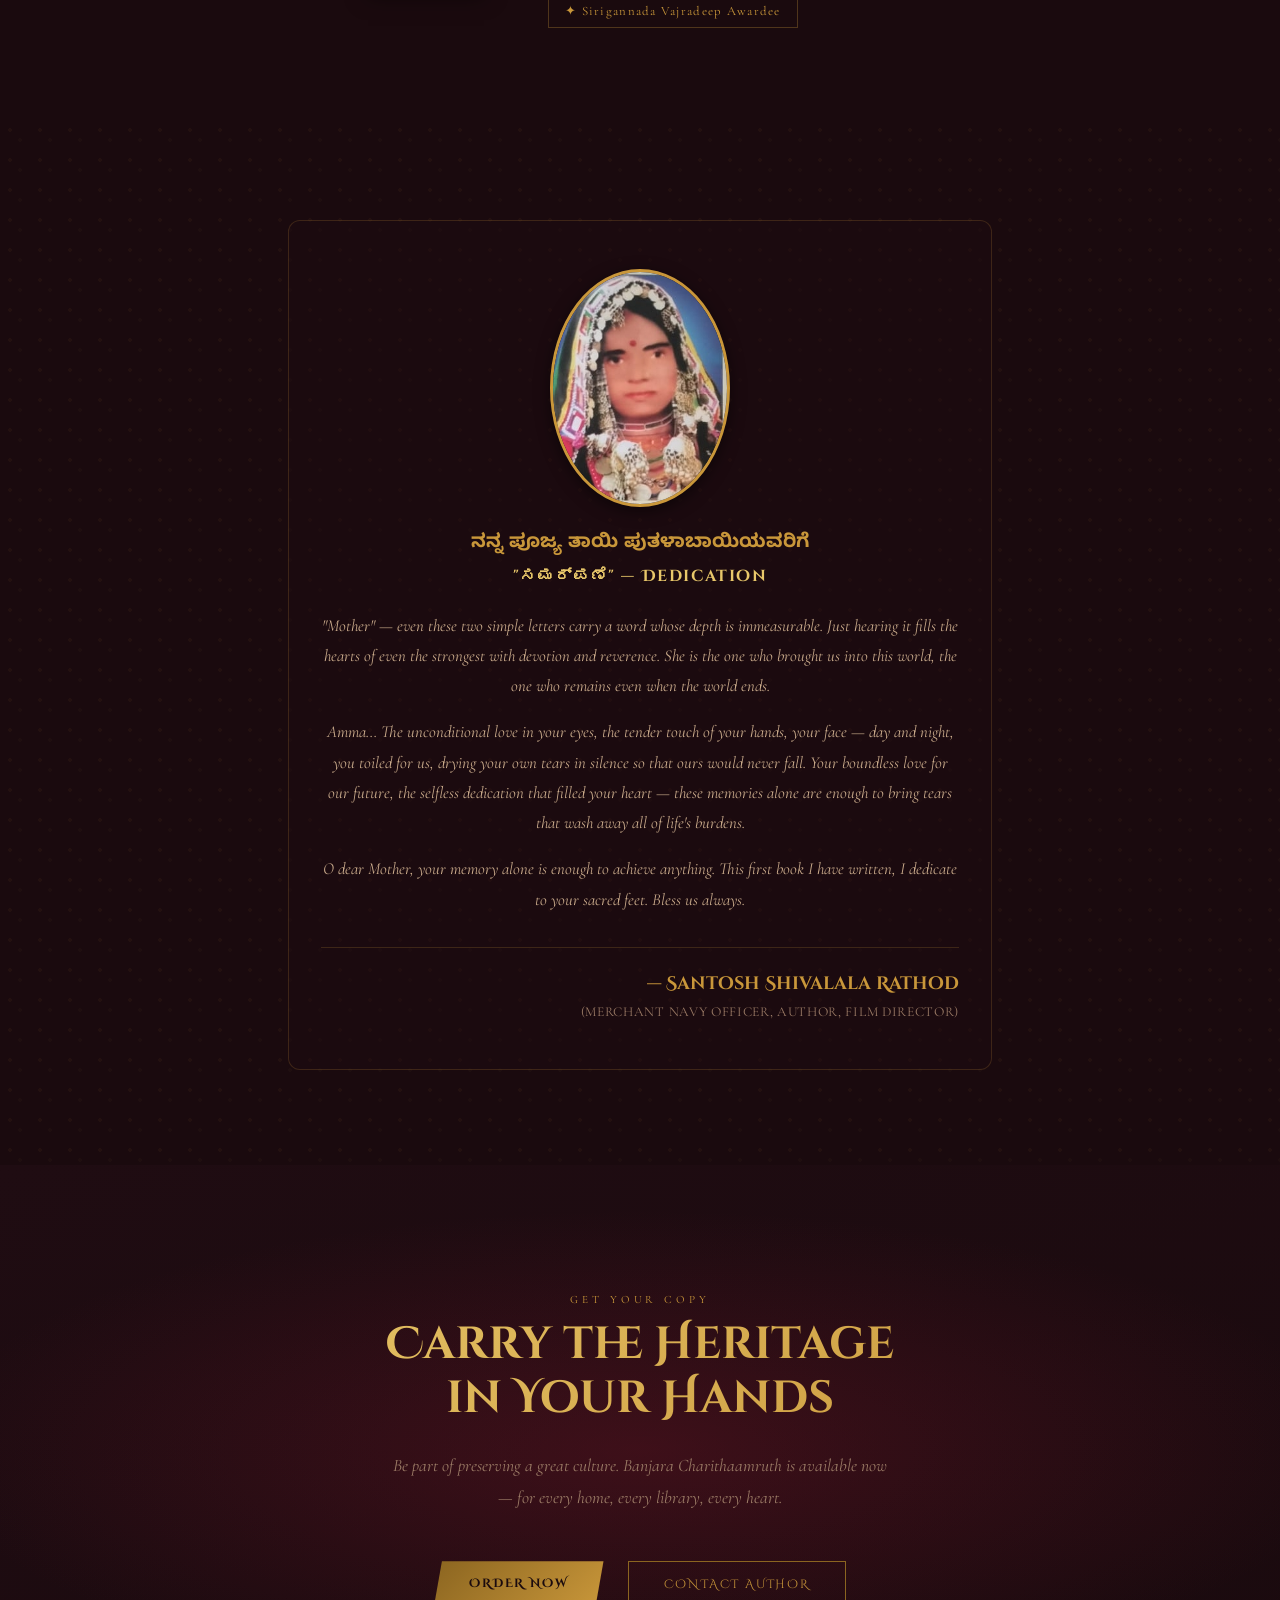
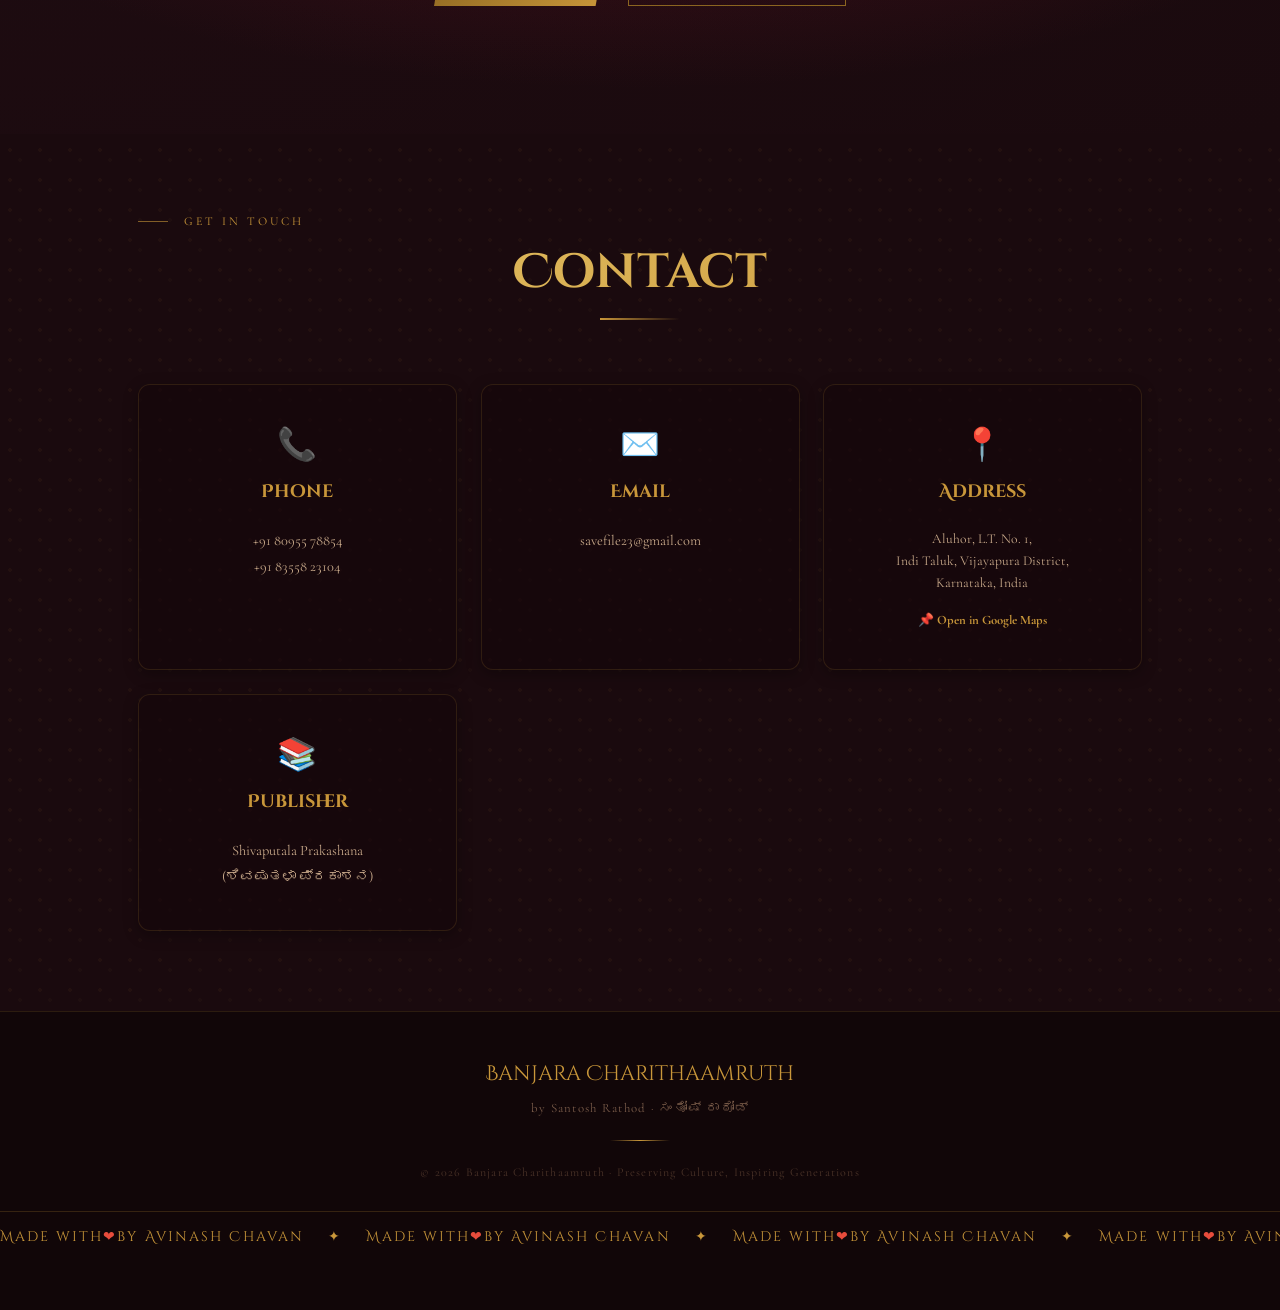
==== commit 07aeac26: "feat: replace footer contact section with a dedicated, detailed contact grid section" ====
--- a/Banjara_Charithamaruth.html
+++ b/Banjara_Charithamaruth.html
@@ -1595,35 +1595,63 @@
         </div>
     </section>
 
+    <!-- CONTACT SECTION -->
+    <section class="contact-section" id="contact" style="padding: 5rem 0; position: relative;">
+        <div class="container">
+            <div style="text-align: center; margin-bottom: 4rem;" class="reveal tilt-element">
+                <div class="section-label tilt-inner" style="font-size: 0.75rem; letter-spacing: 0.25em; text-transform: uppercase; color: var(--gold); margin-bottom: 1rem;">Get In Touch</div>
+                <h2 class="section-title tilt-inner" style="font-size: 3rem; margin-bottom: 1rem;">Contact</h2>
+                <div class="hero-divider tilt-inner" style="margin: 0 auto;"></div>
+            </div>
+            
+            <div class="contact-grid" style="display: grid; grid-template-columns: repeat(auto-fit, minmax(240px, 1fr)); gap: 1.5rem;">
+                
+                <!-- Phone Card -->
+                <div class="contact-card reveal tilt-element" style="background: rgba(20, 5, 10, 0.6); border: 1px solid rgba(201,151,58,0.15); border-radius: 12px; padding: 2.5rem 1.5rem; text-align: center; transition: all 0.3s; box-shadow: 0 4px 15px rgba(0,0,0,0.3);" onmouseover="this.style.borderColor='rgba(201,151,58,0.5)'; this.style.transform='translateY(-5px)'; this.style.boxShadow='0 10px 25px rgba(0,0,0,0.5)'" onmouseout="this.style.borderColor='rgba(201,151,58,0.15)'; this.style.transform='translateY(0)'; this.style.boxShadow='0 4px 15px rgba(0,0,0,0.3)'">
+                    <div class="contact-icon tilt-inner" style="font-size: 2rem; margin-bottom: 1rem;">📞</div>
+                    <h4 class="tilt-inner" style="font-family: 'Cinzel Decorative', cursive; color: var(--gold); font-size: 1.1rem; margin-bottom: 1.5rem;">Phone</h4>
+                    <p class="tilt-inner" style="color: #c8a98a; font-size: 0.9rem; line-height: 1.8; margin: 0;">
+                        <a href="tel:+918095578854" style="color: inherit; text-decoration: none; transition: color 0.3s;" onmouseover="this.style.color='var(--gold)'" onmouseout="this.style.color='inherit'">+91 80955 78854</a><br>
+                        <a href="tel:+918355823104" style="color: inherit; text-decoration: none; transition: color 0.3s;" onmouseover="this.style.color='var(--gold)'" onmouseout="this.style.color='inherit'">+91 83558 23104</a>
+                    </p>
+                </div>
+
+                <!-- Email Card -->
+                <div class="contact-card reveal tilt-element" style="background: rgba(20, 5, 10, 0.6); border: 1px solid rgba(201,151,58,0.15); border-radius: 12px; padding: 2.5rem 1.5rem; text-align: center; transition: all 0.3s; box-shadow: 0 4px 15px rgba(0,0,0,0.3);" onmouseover="this.style.borderColor='rgba(201,151,58,0.5)'; this.style.transform='translateY(-5px)'; this.style.boxShadow='0 10px 25px rgba(0,0,0,0.5)'" onmouseout="this.style.borderColor='rgba(201,151,58,0.15)'; this.style.transform='translateY(0)'; this.style.boxShadow='0 4px 15px rgba(0,0,0,0.3)'">
+                    <div class="contact-icon tilt-inner" style="font-size: 2rem; margin-bottom: 1rem;">✉️</div>
+                    <h4 class="tilt-inner" style="font-family: 'Cinzel Decorative', cursive; color: var(--gold); font-size: 1.1rem; margin-bottom: 1.5rem;">Email</h4>
+                    <p class="tilt-inner" style="color: #c8a98a; font-size: 0.9rem; line-height: 1.8; margin: 0;">
+                        <a href="mailto:savefile23@gmail.com" style="color: inherit; text-decoration: none; transition: color 0.3s;" onmouseover="this.style.color='var(--gold)'" onmouseout="this.style.color='inherit'">savefile23@gmail.com</a>
+                    </p>
+                </div>
+
+                <!-- Address Card -->
+                <div class="contact-card reveal tilt-element" style="background: rgba(20, 5, 10, 0.6); border: 1px solid rgba(201,151,58,0.15); border-radius: 12px; padding: 2.5rem 1.5rem; text-align: center; transition: all 0.3s; box-shadow: 0 4px 15px rgba(0,0,0,0.3);" onmouseover="this.style.borderColor='rgba(201,151,58,0.5)'; this.style.transform='translateY(-5px)'; this.style.boxShadow='0 10px 25px rgba(0,0,0,0.5)'" onmouseout="this.style.borderColor='rgba(201,151,58,0.15)'; this.style.transform='translateY(0)'; this.style.boxShadow='0 4px 15px rgba(0,0,0,0.3)'">
+                    <div class="contact-icon tilt-inner" style="font-size: 2rem; margin-bottom: 1rem;">📍</div>
+                    <h4 class="tilt-inner" style="font-family: 'Cinzel Decorative', cursive; color: var(--gold); font-size: 1.1rem; margin-bottom: 1.5rem;">Address</h4>
+                    <p class="tilt-inner" style="color: #c8a98a; font-size: 0.85rem; line-height: 1.6; margin-bottom: 1rem;">
+                        Aluhor, L.T. No. 1,<br>Indi Taluk, Vijayapura District,<br>Karnataka, India
+                    </p>
+                    <a class="tilt-inner" href="https://maps.google.com/?q=Aluhor,+Indi+Taluk,+Vijayapura,+Karnataka,+India" target="_blank" rel="noopener noreferrer" style="color: var(--gold); font-size: 0.8rem; text-decoration: none; font-weight: bold; display: inline-flex; align-items: center; gap: 5px; transition: opacity 0.3s;" onmouseover="this.style.opacity=0.8" onmouseout="this.style.opacity=1">📌 Open in Google Maps</a>
+                </div>
+
+                <!-- Publisher Card -->
+                <div class="contact-card reveal tilt-element" style="background: rgba(20, 5, 10, 0.6); border: 1px solid rgba(201,151,58,0.15); border-radius: 12px; padding: 2.5rem 1.5rem; text-align: center; transition: all 0.3s; box-shadow: 0 4px 15px rgba(0,0,0,0.3);" onmouseover="this.style.borderColor='rgba(201,151,58,0.5)'; this.style.transform='translateY(-5px)'; this.style.boxShadow='0 10px 25px rgba(0,0,0,0.5)'" onmouseout="this.style.borderColor='rgba(201,151,58,0.15)'; this.style.transform='translateY(0)'; this.style.boxShadow='0 4px 15px rgba(0,0,0,0.3)'">
+                    <div class="contact-icon tilt-inner" style="font-size: 2rem; margin-bottom: 1rem;">📚</div>
+                    <h4 class="tilt-inner" style="font-family: 'Cinzel Decorative', cursive; color: var(--gold); font-size: 1.1rem; margin-bottom: 1.5rem;">Publisher</h4>
+                    <p class="tilt-inner" style="color: #c8a98a; font-size: 0.9rem; line-height: 1.8; margin: 0;">
+                        Shivaputala Prakashana<br>(ಶಿವಪುತಳಾ ಪ್ರಕಾಶನ)
+                    </p>
+                </div>
+
+            </div>
+        </div>
+    </section>
+
     <!-- FOOTER -->
     <footer>
         <div class="footer-logo">Banjara Charithaamruth</div>
         <div class="footer-sub">by Santosh Rathod · ಸಂತೋಷ್ ರಾಠೋಡ್</div>
-        
-        <div class="footer-contact-card reveal tilt-element" style="max-width: 650px; margin: 2.5rem auto 1.5rem auto; padding: 2rem; background: linear-gradient(145deg, rgba(30, 12, 18, 0.8), rgba(15, 5, 8, 0.9)); border: 1px solid rgba(201, 151, 58, 0.3); border-radius: 12px; box-shadow: 0 10px 30px rgba(0,0,0,0.5); backdrop-filter: blur(8px);">
-            <h3 class="tilt-inner" style="font-family: 'Cinzel Decorative', cursive; color: var(--gold); font-size: 1.2rem; margin-bottom: 1.5rem; text-align: center; letter-spacing: 0.1em; border-bottom: 1px solid rgba(201,151,58,0.2); padding-bottom: 1rem;">Contact Author</h3>
-            <div class="tilt-inner" style="display: flex; justify-content: space-around; align-items: center; flex-wrap: wrap; gap: 2rem; font-family: 'Cinzel Decorative', cursive; font-size: 0.95rem;">
-                
-                <div style="display: flex; flex-direction: column; gap: 1rem; align-items: flex-start;">
-                    <a href="tel:+918095578854" style="color: var(--cream); text-decoration: none; display: flex; align-items: center; gap: 10px; transition: all 0.3s;" onmouseover="this.style.color='var(--gold)'; this.style.transform='translateX(5px)'" onmouseout="this.style.color='var(--cream)'; this.style.transform='translateX(0)'">
-                        <span style="font-size: 1.2rem; filter: drop-shadow(0 0 5px rgba(201,151,58,0.5));">📞</span> <span>+91 80955 78854</span>
-                    </a>
-                    <a href="tel:+918355823104" style="color: var(--cream); text-decoration: none; display: flex; align-items: center; gap: 10px; transition: all 0.3s;" onmouseover="this.style.color='var(--gold)'; this.style.transform='translateX(5px)'" onmouseout="this.style.color='var(--cream)'; this.style.transform='translateX(0)'">
-                        <span style="font-size: 1.2rem; filter: drop-shadow(0 0 5px rgba(201,151,58,0.5));">📞</span> <span>+91 83558 23104</span>
-                    </a>
-                </div>
-
-                <div style="display: flex; flex-direction: column; gap: 1rem; align-items: flex-start;">
-                    <a href="mailto:savefile23@gmail.com" style="color: var(--cream); text-decoration: none; display: flex; align-items: center; gap: 10px; transition: all 0.3s;" onmouseover="this.style.color='var(--gold)'; this.style.transform='translateX(5px)'" onmouseout="this.style.color='var(--cream)'; this.style.transform='translateX(0)'">
-                        <span style="font-size: 1.2rem; filter: drop-shadow(0 0 5px rgba(201,151,58,0.5));">✉️</span> <span style="text-transform: lowercase;">savefile23@gmail.com</span>
-                    </a>
-                    <a href="https://maps.google.com/?q=Karnataka,+India" target="_blank" rel="noopener noreferrer" style="color: var(--cream); text-decoration: none; display: flex; align-items: center; gap: 10px; transition: all 0.3s;" onmouseover="this.style.color='var(--gold)'; this.style.transform='translateX(5px)'" onmouseout="this.style.color='var(--cream)'; this.style.transform='translateX(0)'">
-                        <span style="font-size: 1.2rem; filter: drop-shadow(0 0 5px rgba(201,151,58,0.5));">📍</span> <span>Karnataka, India</span>
-                    </a>
-                </div>
-
-            </div>
-        </div>
         
         <div class="footer-divider"></div>
         <div class="footer-copy">© 2026 Banjara Charithaamruth · Preserving Culture, Inspiring Generations</div>
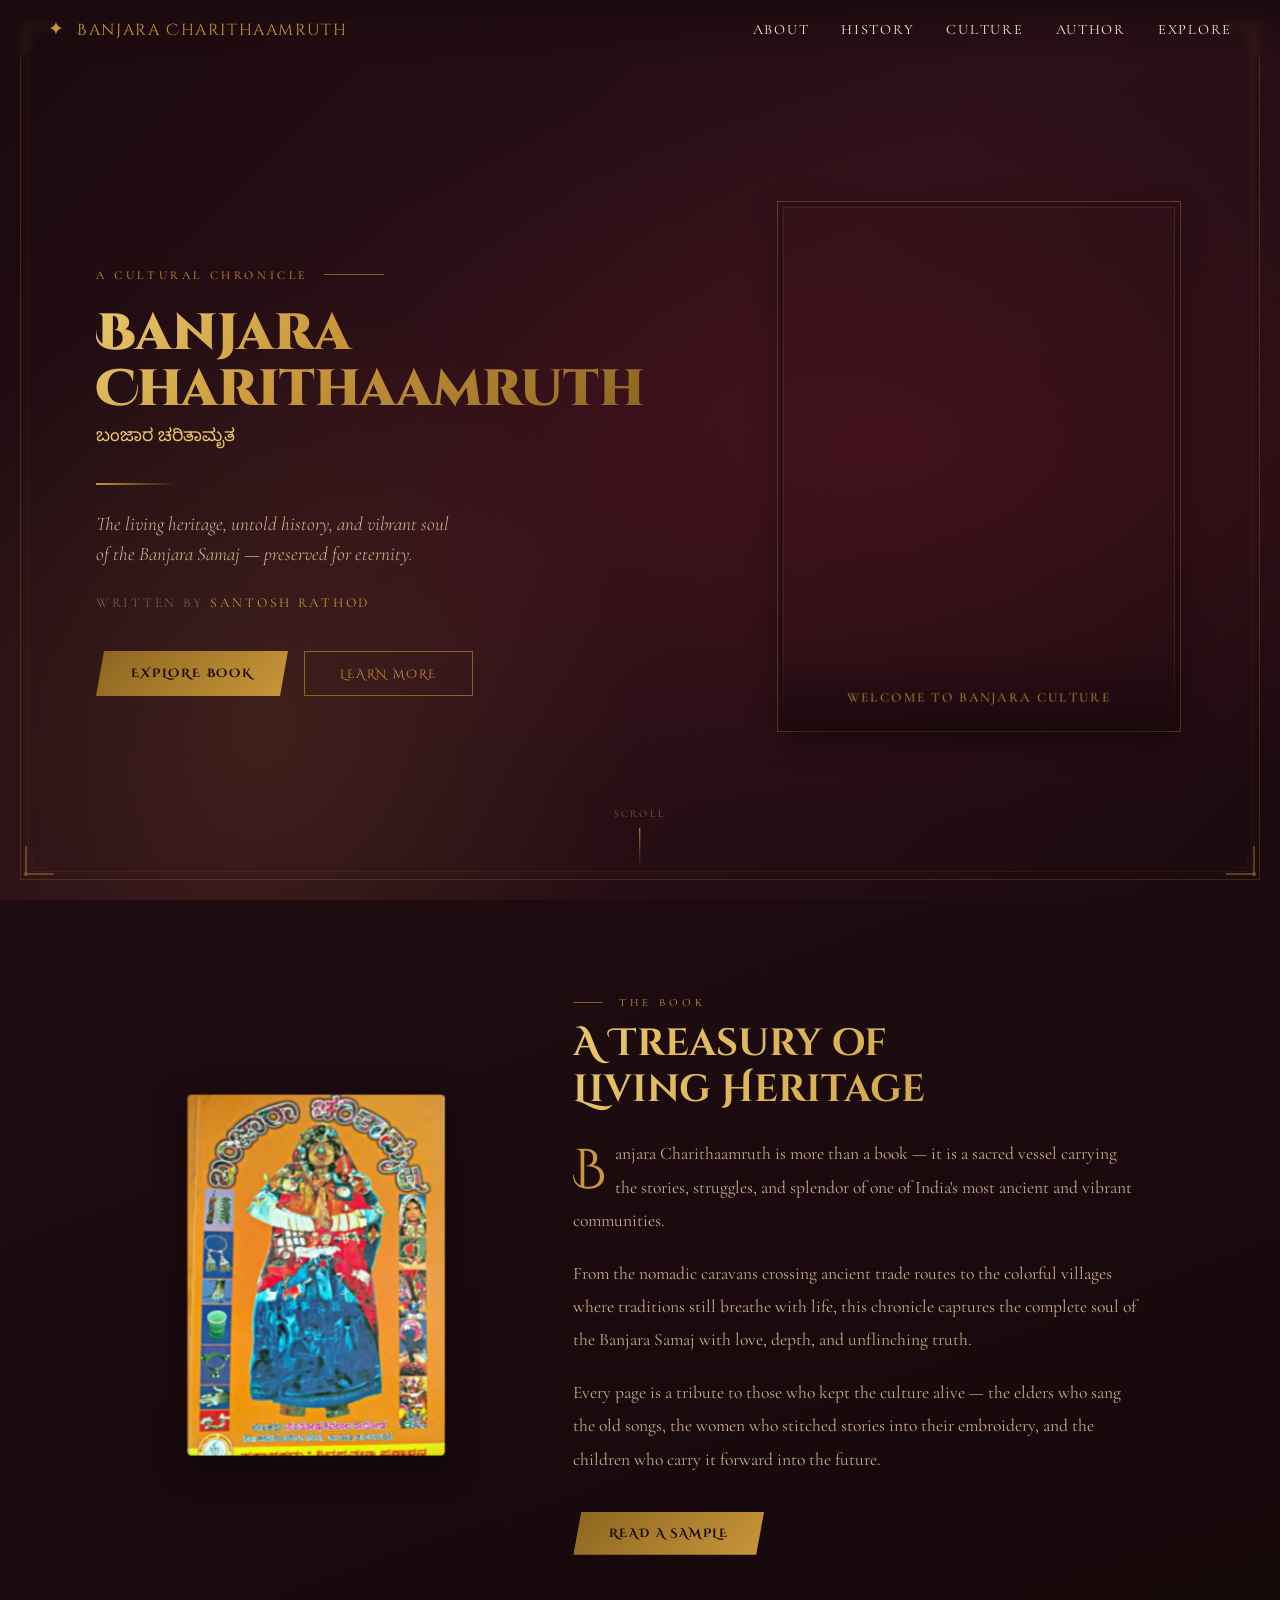
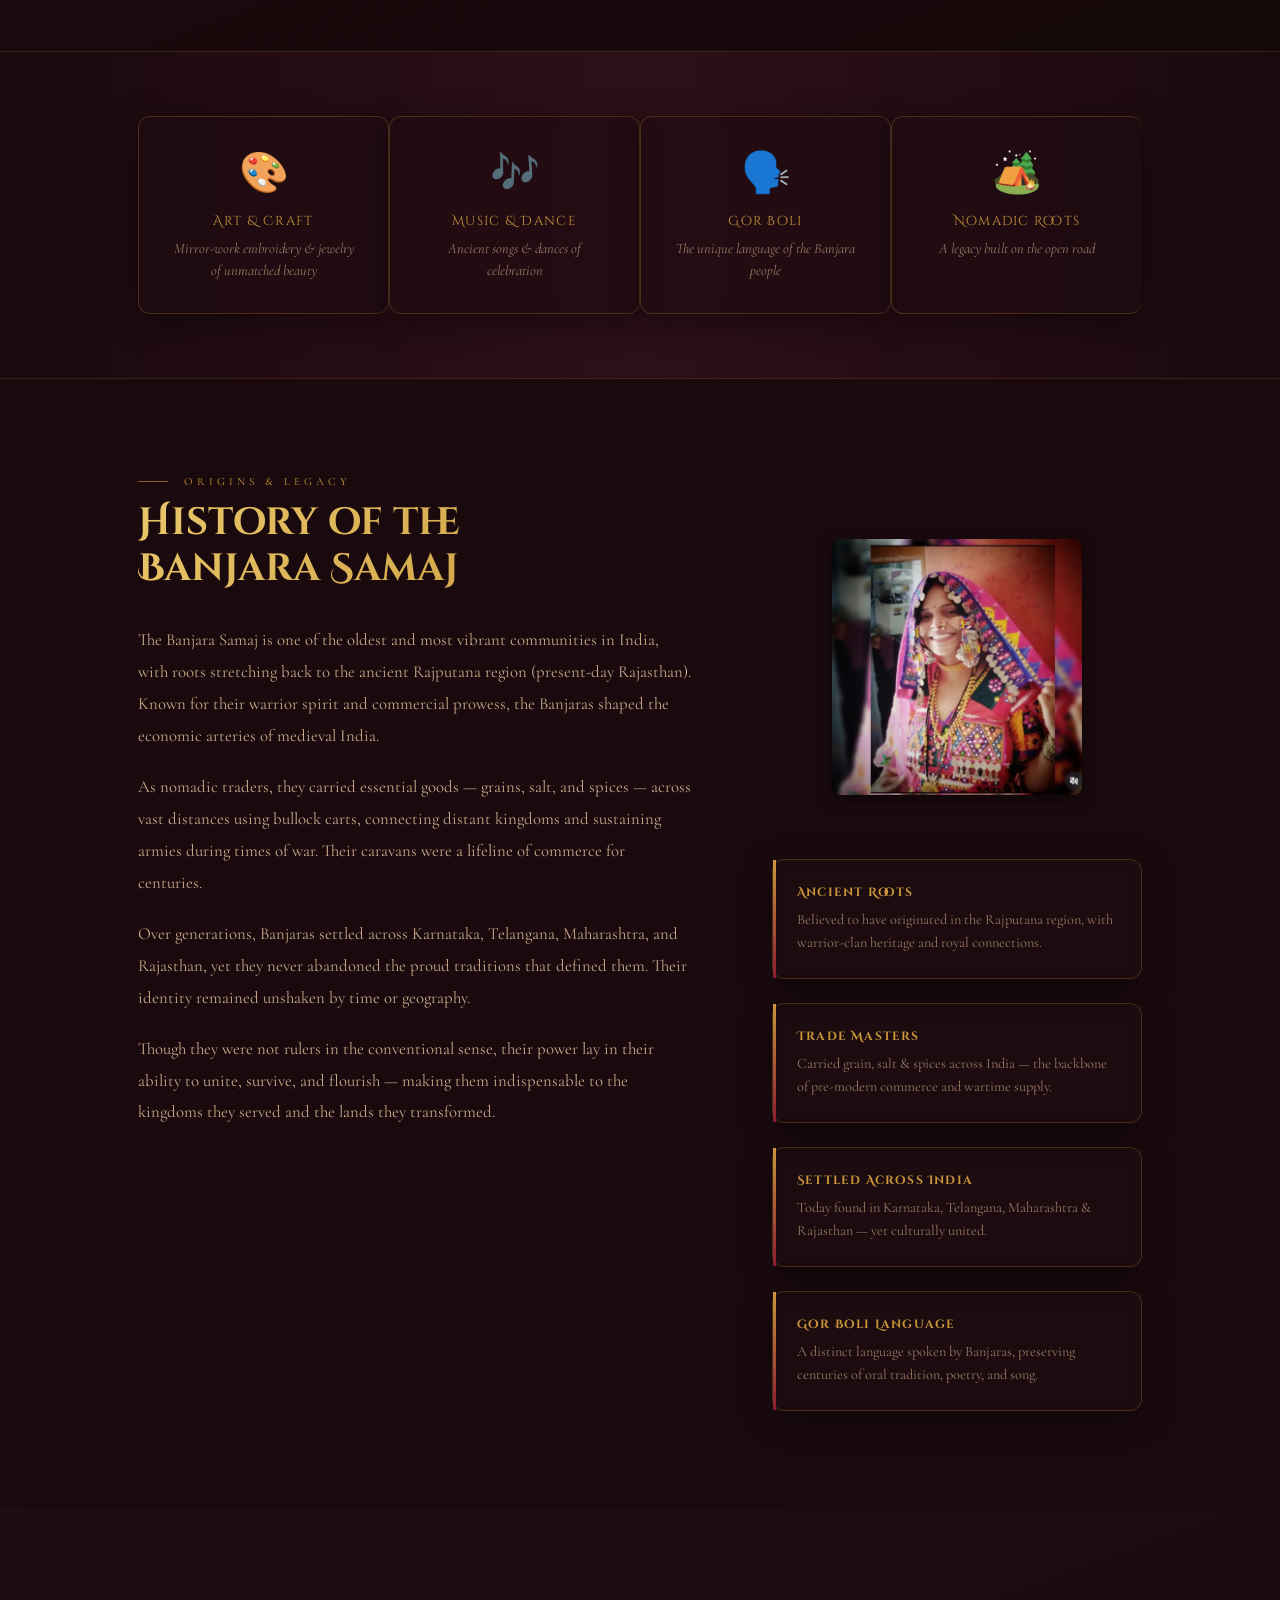
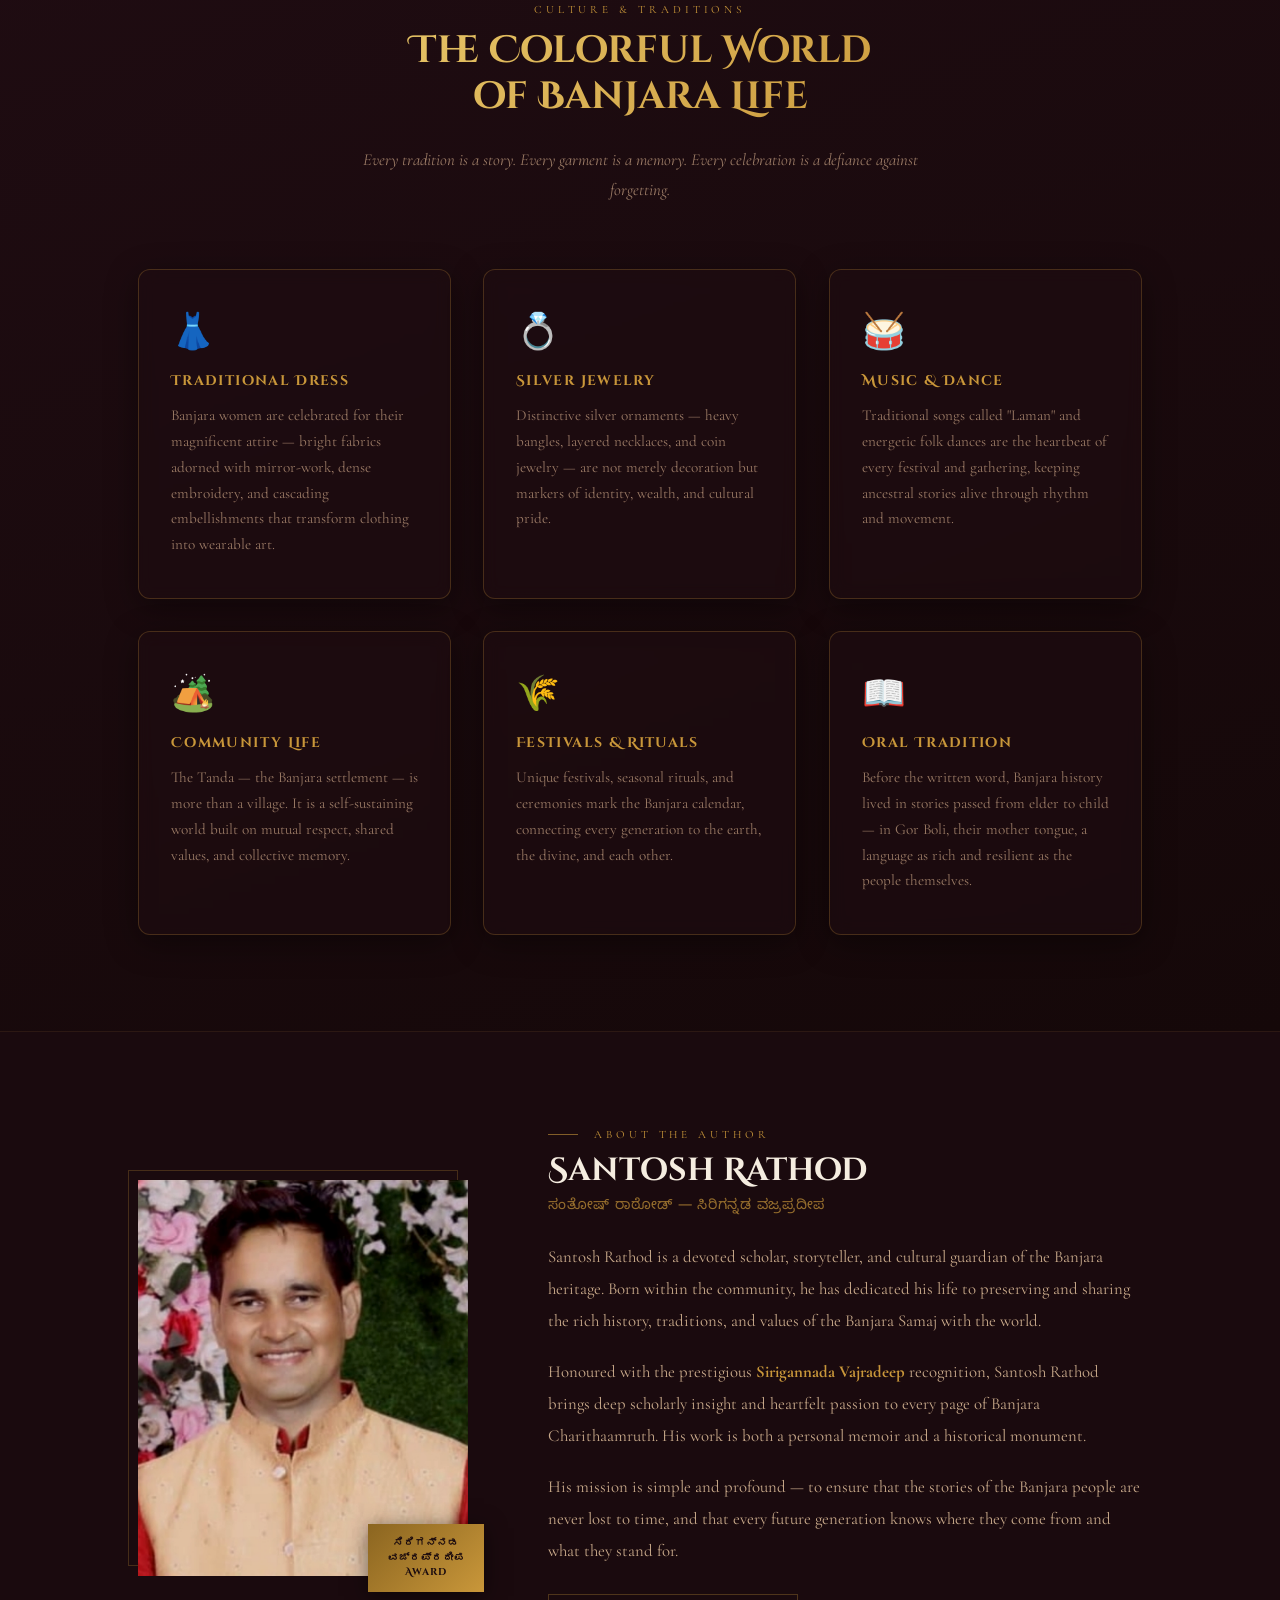
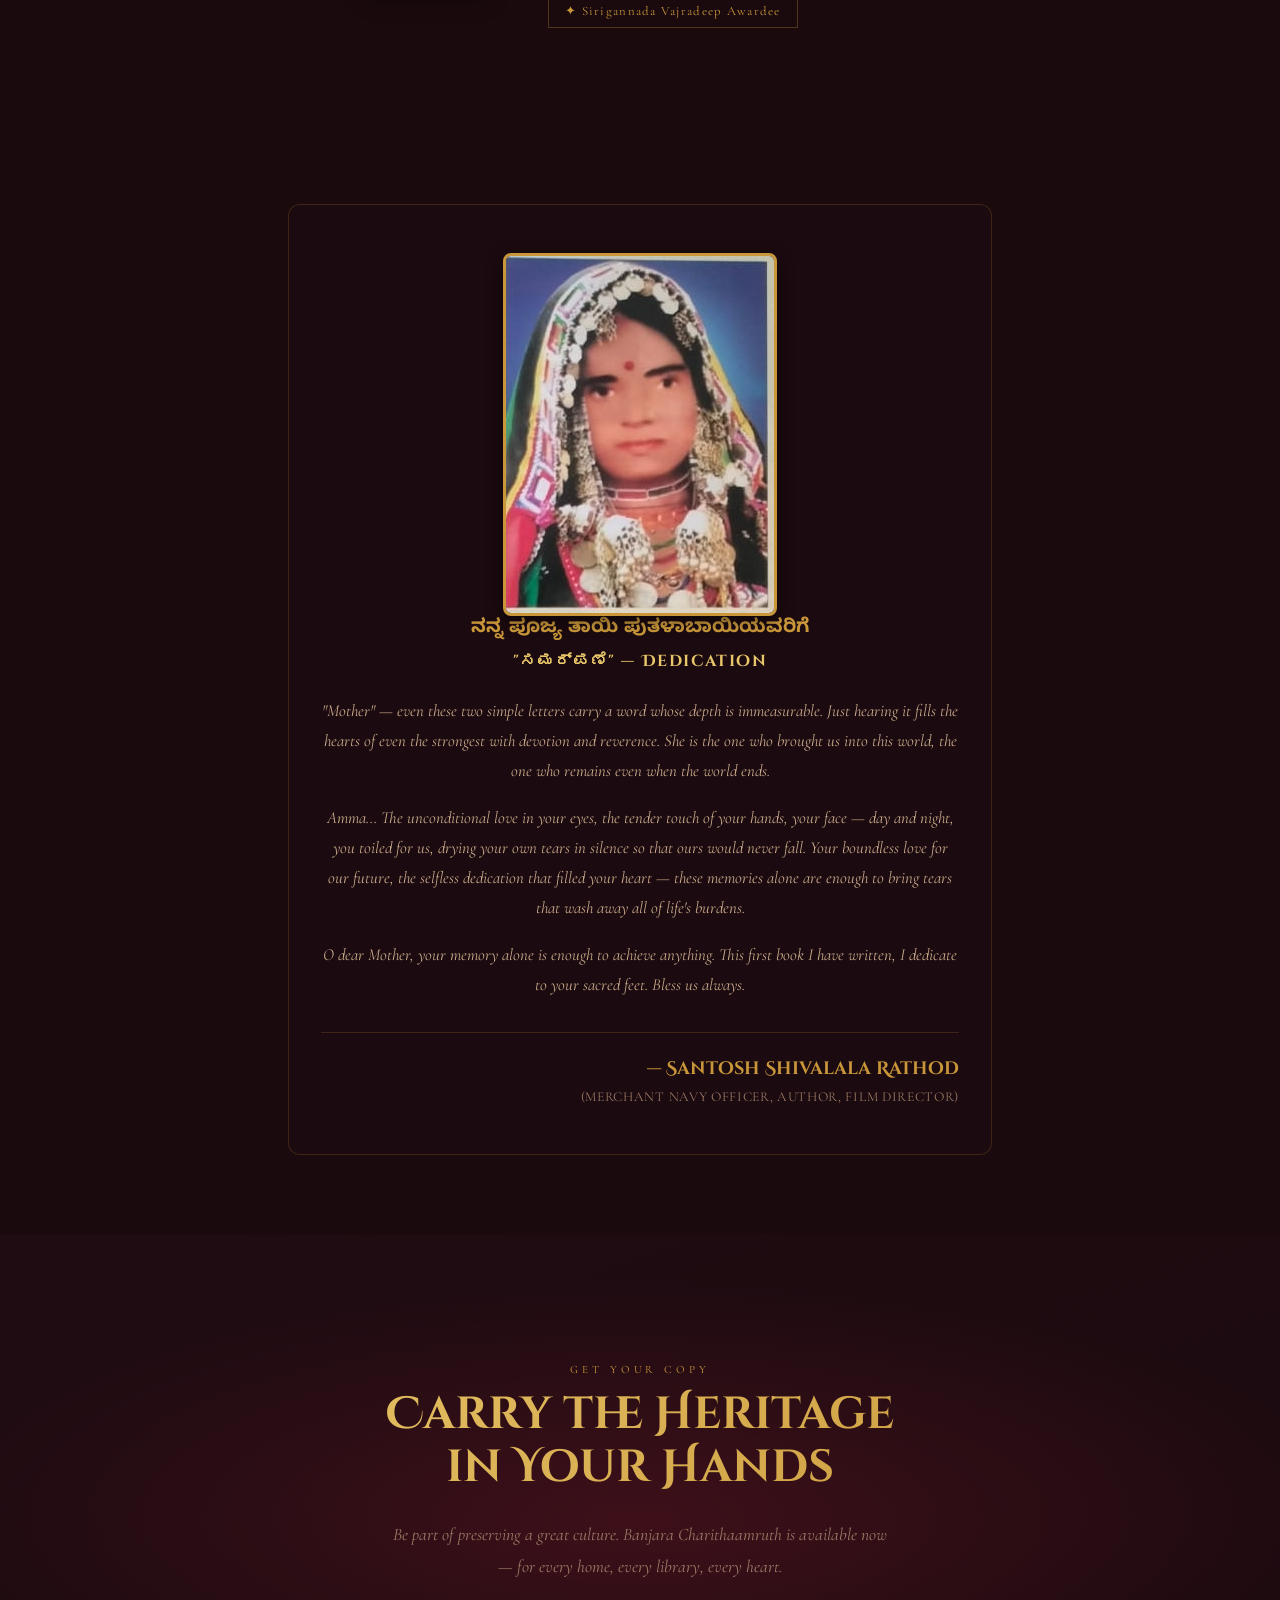
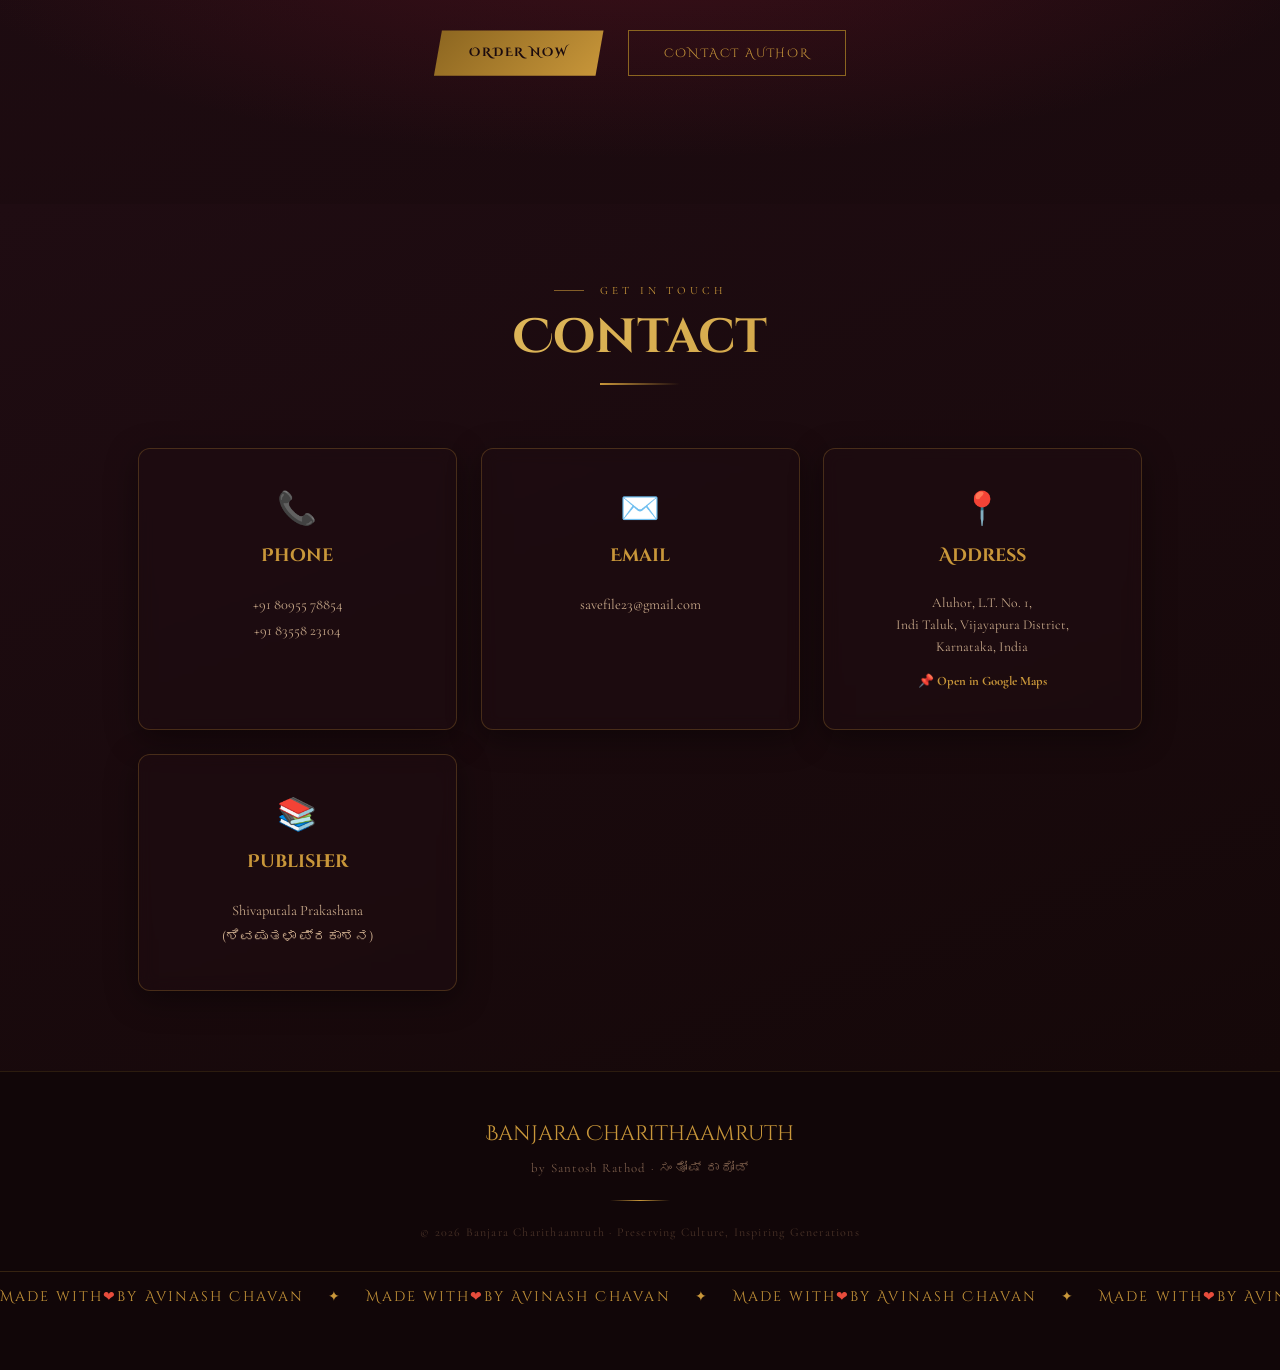
==== commit 11f8e3bf: "Re: Fix Cards" ====
--- a/Banjara_Charithamaruth.html
+++ b/Banjara_Charithamaruth.html
@@ -608,7 +608,7 @@
             display: grid;
             grid-template-columns: 1.5fr 1fr;
             gap: 5rem;
-            align-items: start;
+            align-items: stretch;
         }
 
         .history-text .section-title {
@@ -630,10 +630,7 @@
         }
 
         .fact-card {
-            background: linear-gradient(135deg, rgba(139, 26, 47, 0.15), rgba(201, 151, 58, 0.05));
-            border: 1px solid rgba(201, 151, 58, 0.2);
             padding: 1.5rem;
-            position: relative;
             transition: transform 0.3s, border-color 0.3s;
         }
 
@@ -696,15 +693,13 @@
             display: grid;
             grid-template-columns: repeat(3, 1fr);
             gap: 2rem;
+            align-items: stretch;
         }
 
         .tradition-card {
             padding: 2.5rem 2rem;
-            border: 1px solid rgba(201, 151, 58, 0.15);
-            position: relative;
             overflow: hidden;
             transition: transform 0.3s, box-shadow 0.3s;
-            background: rgba(255, 255, 255, 0.01);
         }
 
         .tradition-card:hover {
@@ -890,6 +885,60 @@
             flex-wrap: wrap;
         }
 
+        /* ── DEDICATION ── */
+        .dedication-section {
+            padding: 5rem 0;
+            background: var(--deep);
+        }
+
+        .dedication-block {
+            padding: 3rem 2rem;
+            background: rgba(30, 12, 18, 0.4);
+            border: 1px solid rgba(201,151,58,0.2);
+            border-radius: 12px;
+            text-align: center;
+            position: relative;
+        }
+        
+        .dedication-img {
+            max-width: 180px;
+            border-radius: 50%;
+            border: 3px solid var(--gold);
+            margin: 0 auto 1.5rem auto;
+            display: block;
+        }
+
+        /* ── CONTACT ── */
+        .contact-section {
+            padding: 5rem 0;
+            position: relative;
+            background: linear-gradient(160deg, #1f0c12 0%, #150809 100%);
+        }
+
+        .contact-grid {
+            display: grid;
+            grid-template-columns: repeat(auto-fit, minmax(240px, 1fr));
+            gap: 1.5rem;
+            align-items: stretch;
+        }
+
+        .contact-card {
+            padding: 2.5rem 1.5rem;
+            text-align: center;
+            transition: all 0.3s;
+        }
+
+        .contact-card:hover {
+            border-color: rgba(201, 151, 58, 0.5);
+            transform: translateY(-5px);
+            box-shadow: 0 10px 25px rgba(0,0,0,0.5);
+        }
+
+        .contact-icon {
+            font-size: 2rem;
+            margin-bottom: 1rem;
+        }
+
         /* ── FOOTER ── */
         footer {
             background: #110608;
@@ -995,13 +1044,16 @@
             background-size: 30px 30px;
         }
 
-        .tradition-card, .fact-card, .culture-item {
+        .tradition-card, .fact-card, .culture-item, .contact-card {
             background: rgba(30, 12, 18, 0.6);
             backdrop-filter: blur(8px);
             border: 1px solid rgba(201, 151, 58, 0.25);
             box-shadow: 0 8px 32px rgba(0, 0, 0, 0.4);
-            border-radius: 8px;
+            border-radius: 12px;
             position: relative;
+            display: flex;
+            flex-direction: column;
+            height: 100%;
         }
 
         /* ── RESPONSIVE & MOBILE NAV ── */
@@ -1116,7 +1168,7 @@
             }
 
             .culture-strip .container {
-                grid-template-columns: 1fr 1fr;
+                grid-template-columns: 1fr;
             }
         }
 
@@ -1559,8 +1611,8 @@
     <!-- DEDICATION SECTION -->
     <section class="dedication-section" id="dedication">
         <div class="container" style="max-width: 800px; margin: 0 auto;">
-            <div class="dedication-block reveal tilt-element" style="padding: 3rem 2rem; background: rgba(30, 12, 18, 0.4); border: 1px solid rgba(201,151,58,0.2); border-radius: 12px; text-align: center; position: relative;">
-                <img src="santosh mummy.jpeg" alt="Santosh Mummy" class="small-img tilt-inner" style="max-width: 180px; border-radius: 50%; border: 3px solid var(--gold); margin: 0 auto 1.5rem auto;">
+            <div class="dedication-block reveal tilt-element">
+                <img src="santosh mummy.jpeg" alt="Santosh Mummy" class="small-img tilt-inner dedication-img">
                 <h3 style="font-family: 'Noto Sans Kannada', sans-serif; color: var(--gold); font-size: 1.2rem; margin-bottom: 0.5rem;">ನನ್ನ ಪೂಜ್ಯ ತಾಯಿ ಪುತಳಾಬಾಯಿಯವರಿಗೆ</h3>
                 <h4 style="font-family: 'Cinzel Decorative', cursive; color: var(--gold-light); font-size: 1rem; margin-bottom: 1.5rem; letter-spacing: 0.1em;">"ಸಮರ್ಪಣೆ" — Dedication</h4>
                 
@@ -1596,19 +1648,19 @@
     </section>
 
     <!-- CONTACT SECTION -->
-    <section class="contact-section" id="contact" style="padding: 5rem 0; position: relative;">
+    <section class="contact-section" id="contact">
         <div class="container">
             <div style="text-align: center; margin-bottom: 4rem;" class="reveal tilt-element">
-                <div class="section-label tilt-inner" style="font-size: 0.75rem; letter-spacing: 0.25em; text-transform: uppercase; color: var(--gold); margin-bottom: 1rem;">Get In Touch</div>
+                <div class="section-label tilt-inner" style="justify-content: center;">Get In Touch</div>
                 <h2 class="section-title tilt-inner" style="font-size: 3rem; margin-bottom: 1rem;">Contact</h2>
                 <div class="hero-divider tilt-inner" style="margin: 0 auto;"></div>
             </div>
             
-            <div class="contact-grid" style="display: grid; grid-template-columns: repeat(auto-fit, minmax(240px, 1fr)); gap: 1.5rem;">
+            <div class="contact-grid">
                 
                 <!-- Phone Card -->
-                <div class="contact-card reveal tilt-element" style="background: rgba(20, 5, 10, 0.6); border: 1px solid rgba(201,151,58,0.15); border-radius: 12px; padding: 2.5rem 1.5rem; text-align: center; transition: all 0.3s; box-shadow: 0 4px 15px rgba(0,0,0,0.3);" onmouseover="this.style.borderColor='rgba(201,151,58,0.5)'; this.style.transform='translateY(-5px)'; this.style.boxShadow='0 10px 25px rgba(0,0,0,0.5)'" onmouseout="this.style.borderColor='rgba(201,151,58,0.15)'; this.style.transform='translateY(0)'; this.style.boxShadow='0 4px 15px rgba(0,0,0,0.3)'">
-                    <div class="contact-icon tilt-inner" style="font-size: 2rem; margin-bottom: 1rem;">📞</div>
+                <div class="contact-card reveal tilt-element">
+                    <div class="contact-icon tilt-inner">📞</div>
                     <h4 class="tilt-inner" style="font-family: 'Cinzel Decorative', cursive; color: var(--gold); font-size: 1.1rem; margin-bottom: 1.5rem;">Phone</h4>
                     <p class="tilt-inner" style="color: #c8a98a; font-size: 0.9rem; line-height: 1.8; margin: 0;">
                         <a href="tel:+918095578854" style="color: inherit; text-decoration: none; transition: color 0.3s;" onmouseover="this.style.color='var(--gold)'" onmouseout="this.style.color='inherit'">+91 80955 78854</a><br>
@@ -1617,8 +1669,8 @@
                 </div>
 
                 <!-- Email Card -->
-                <div class="contact-card reveal tilt-element" style="background: rgba(20, 5, 10, 0.6); border: 1px solid rgba(201,151,58,0.15); border-radius: 12px; padding: 2.5rem 1.5rem; text-align: center; transition: all 0.3s; box-shadow: 0 4px 15px rgba(0,0,0,0.3);" onmouseover="this.style.borderColor='rgba(201,151,58,0.5)'; this.style.transform='translateY(-5px)'; this.style.boxShadow='0 10px 25px rgba(0,0,0,0.5)'" onmouseout="this.style.borderColor='rgba(201,151,58,0.15)'; this.style.transform='translateY(0)'; this.style.boxShadow='0 4px 15px rgba(0,0,0,0.3)'">
-                    <div class="contact-icon tilt-inner" style="font-size: 2rem; margin-bottom: 1rem;">✉️</div>
+                <div class="contact-card reveal tilt-element">
+                    <div class="contact-icon tilt-inner">✉️</div>
                     <h4 class="tilt-inner" style="font-family: 'Cinzel Decorative', cursive; color: var(--gold); font-size: 1.1rem; margin-bottom: 1.5rem;">Email</h4>
                     <p class="tilt-inner" style="color: #c8a98a; font-size: 0.9rem; line-height: 1.8; margin: 0;">
                         <a href="mailto:savefile23@gmail.com" style="color: inherit; text-decoration: none; transition: color 0.3s;" onmouseover="this.style.color='var(--gold)'" onmouseout="this.style.color='inherit'">savefile23@gmail.com</a>
@@ -1626,18 +1678,18 @@
                 </div>
 
                 <!-- Address Card -->
-                <div class="contact-card reveal tilt-element" style="background: rgba(20, 5, 10, 0.6); border: 1px solid rgba(201,151,58,0.15); border-radius: 12px; padding: 2.5rem 1.5rem; text-align: center; transition: all 0.3s; box-shadow: 0 4px 15px rgba(0,0,0,0.3);" onmouseover="this.style.borderColor='rgba(201,151,58,0.5)'; this.style.transform='translateY(-5px)'; this.style.boxShadow='0 10px 25px rgba(0,0,0,0.5)'" onmouseout="this.style.borderColor='rgba(201,151,58,0.15)'; this.style.transform='translateY(0)'; this.style.boxShadow='0 4px 15px rgba(0,0,0,0.3)'">
-                    <div class="contact-icon tilt-inner" style="font-size: 2rem; margin-bottom: 1rem;">📍</div>
+                <div class="contact-card reveal tilt-element">
+                    <div class="contact-icon tilt-inner">📍</div>
                     <h4 class="tilt-inner" style="font-family: 'Cinzel Decorative', cursive; color: var(--gold); font-size: 1.1rem; margin-bottom: 1.5rem;">Address</h4>
-                    <p class="tilt-inner" style="color: #c8a98a; font-size: 0.85rem; line-height: 1.6; margin-bottom: 1rem;">
+                    <p class="tilt-inner" style="color: #c8a98a; font-size: 0.85rem; line-height: 1.6; margin-bottom: 1rem; flex: 1;">
                         Aluhor, L.T. No. 1,<br>Indi Taluk, Vijayapura District,<br>Karnataka, India
                     </p>
-                    <a class="tilt-inner" href="https://maps.google.com/?q=Aluhor,+Indi+Taluk,+Vijayapura,+Karnataka,+India" target="_blank" rel="noopener noreferrer" style="color: var(--gold); font-size: 0.8rem; text-decoration: none; font-weight: bold; display: inline-flex; align-items: center; gap: 5px; transition: opacity 0.3s;" onmouseover="this.style.opacity=0.8" onmouseout="this.style.opacity=1">📌 Open in Google Maps</a>
+                    <a class="tilt-inner" href="https://maps.google.com/?q=Aluhor,+Indi+Taluk,+Vijayapura,+Karnataka,+India" target="_blank" rel="noopener noreferrer" style="color: var(--gold); font-size: 0.8rem; text-decoration: none; font-weight: bold; display: inline-flex; align-items: center; justify-content: center; gap: 5px; transition: opacity 0.3s;" onmouseover="this.style.opacity=0.8" onmouseout="this.style.opacity=1">📌 Open in Google Maps</a>
                 </div>
 
                 <!-- Publisher Card -->
-                <div class="contact-card reveal tilt-element" style="background: rgba(20, 5, 10, 0.6); border: 1px solid rgba(201,151,58,0.15); border-radius: 12px; padding: 2.5rem 1.5rem; text-align: center; transition: all 0.3s; box-shadow: 0 4px 15px rgba(0,0,0,0.3);" onmouseover="this.style.borderColor='rgba(201,151,58,0.5)'; this.style.transform='translateY(-5px)'; this.style.boxShadow='0 10px 25px rgba(0,0,0,0.5)'" onmouseout="this.style.borderColor='rgba(201,151,58,0.15)'; this.style.transform='translateY(0)'; this.style.boxShadow='0 4px 15px rgba(0,0,0,0.3)'">
-                    <div class="contact-icon tilt-inner" style="font-size: 2rem; margin-bottom: 1rem;">📚</div>
+                <div class="contact-card reveal tilt-element">
+                    <div class="contact-icon tilt-inner">📚</div>
                     <h4 class="tilt-inner" style="font-family: 'Cinzel Decorative', cursive; color: var(--gold); font-size: 1.1rem; margin-bottom: 1.5rem;">Publisher</h4>
                     <p class="tilt-inner" style="color: #c8a98a; font-size: 0.9rem; line-height: 1.8; margin: 0;">
                         Shivaputala Prakashana<br>(ಶಿವಪುತಳಾ ಪ್ರಕಾಶನ)
